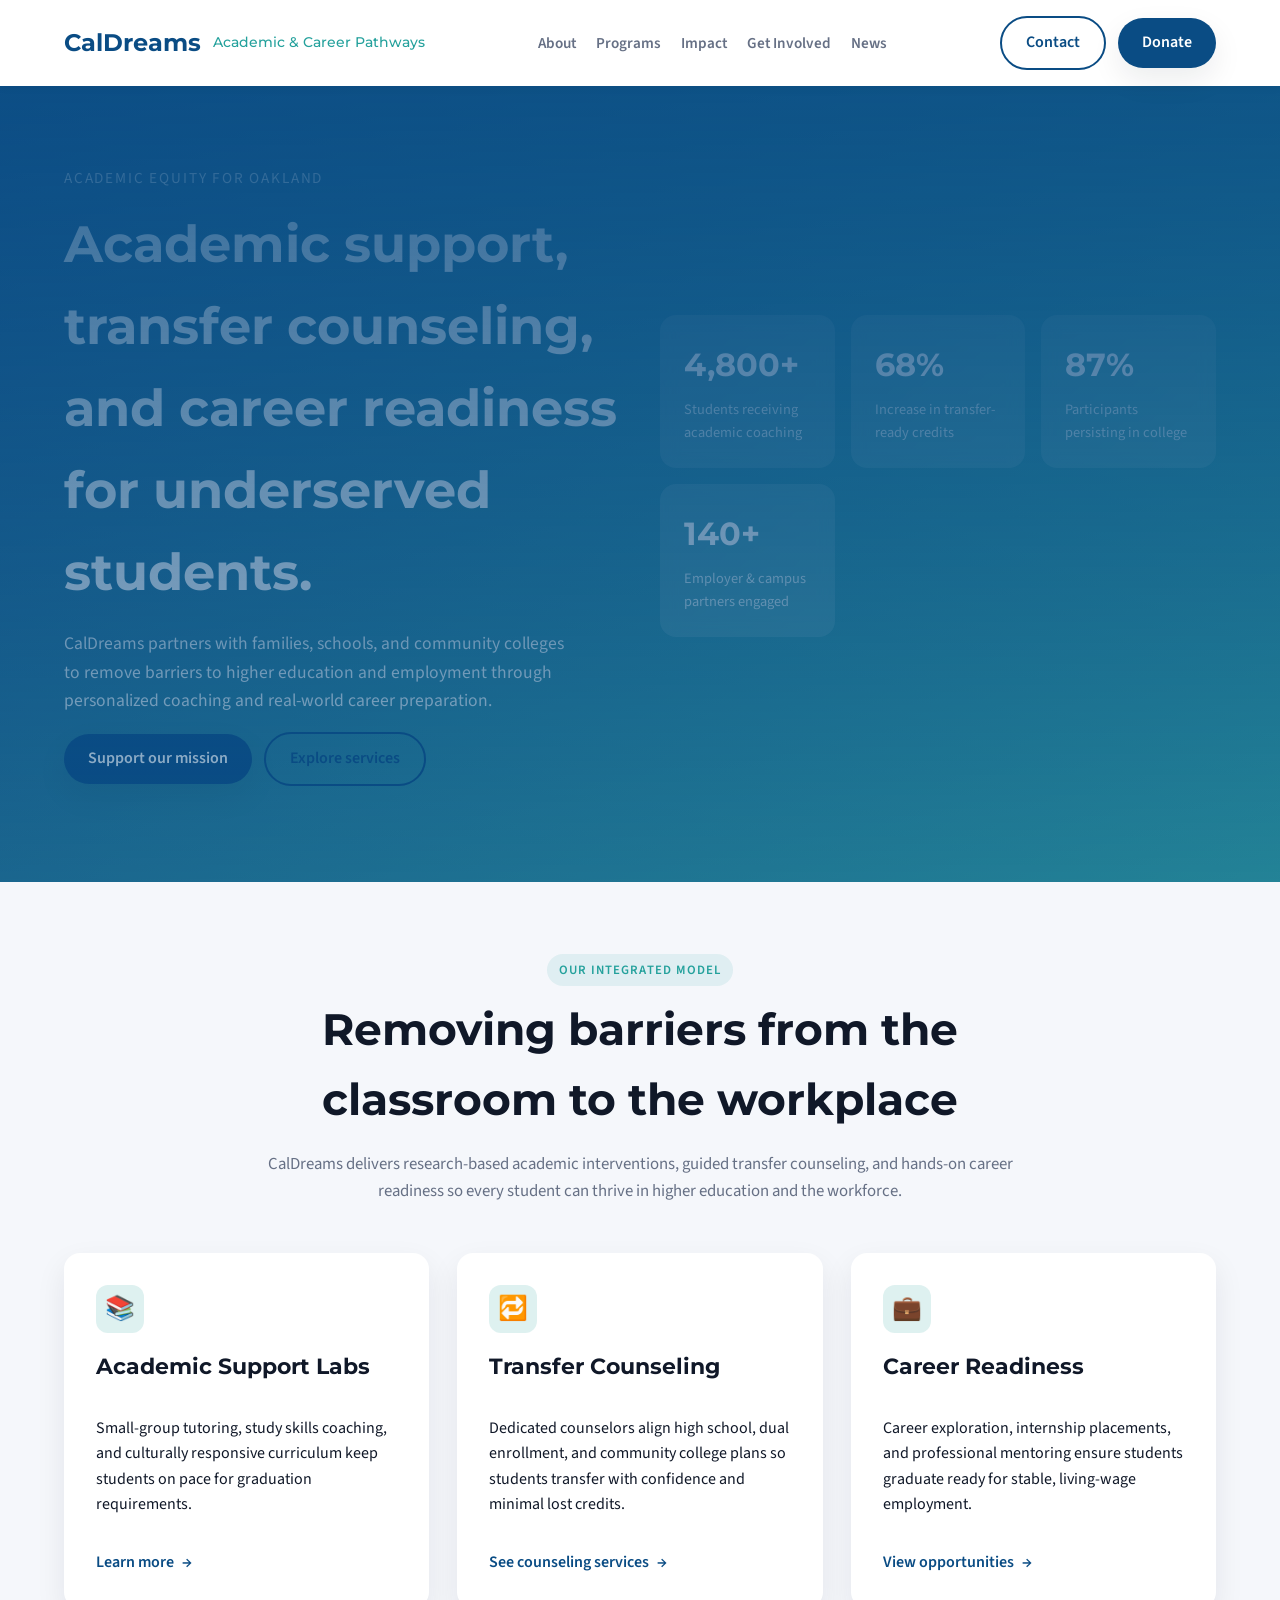
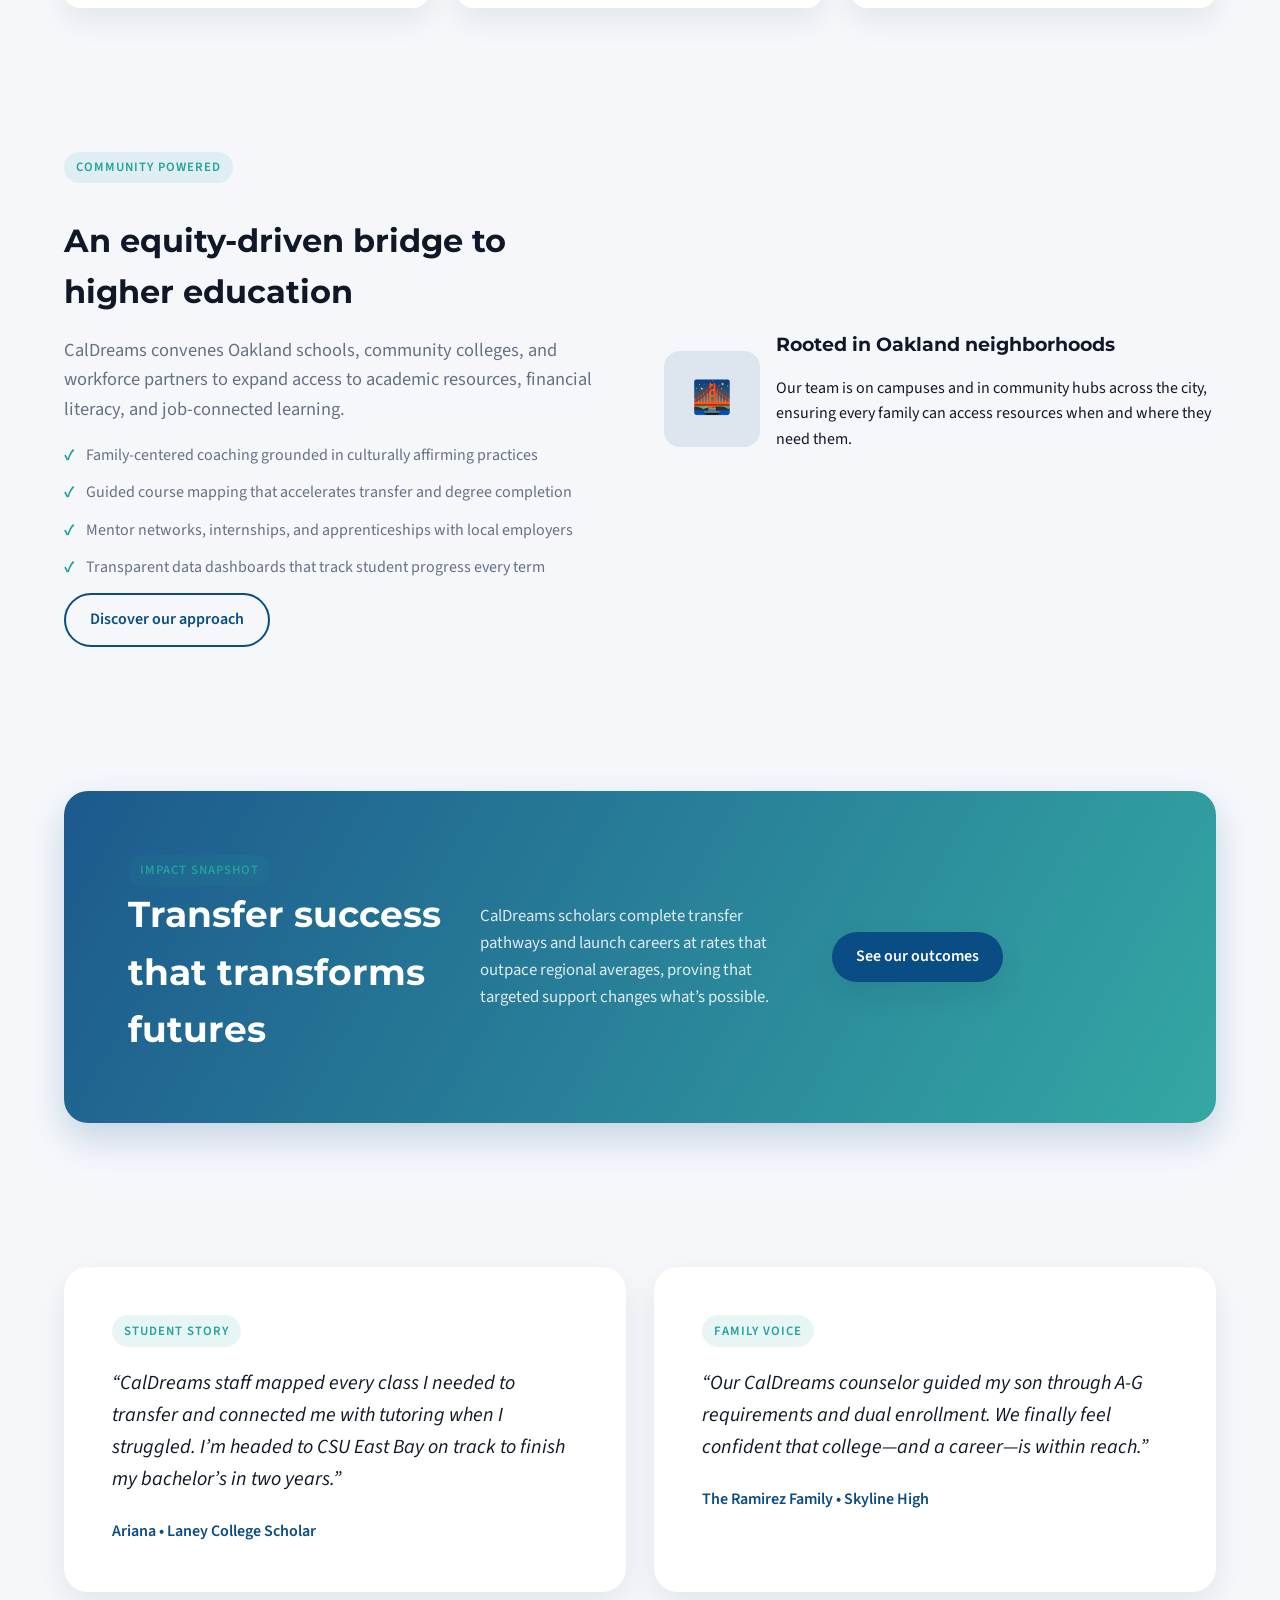
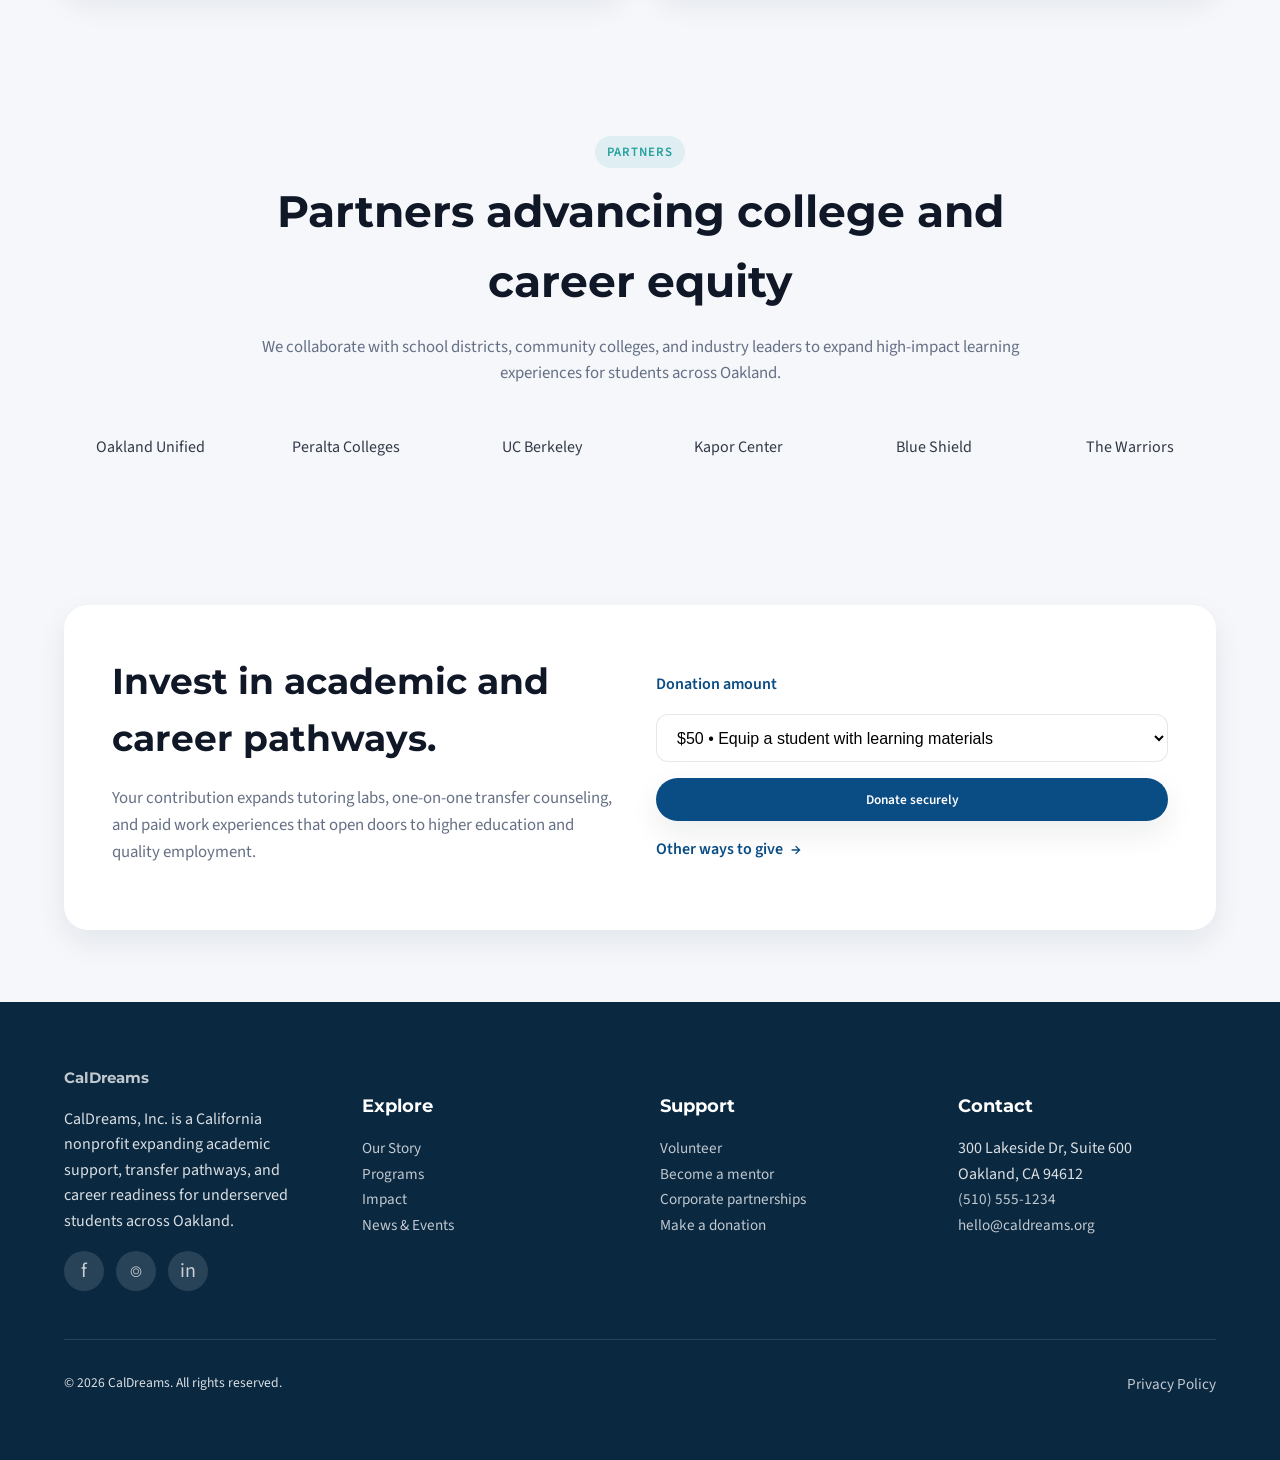
==== index.html @ 3a72bd98 "Add Decap CMS admin interface" ====
<!DOCTYPE html>
<html lang="en">
  <head>
    <meta charset="UTF-8" />
    <meta name="viewport" content="width=device-width, initial-scale=1.0" />
    <title>CalDreams | Academic & Career Pathways for Oakland Students</title>
    <link rel="preconnect" href="https://fonts.googleapis.com" />
    <link rel="preconnect" href="https://fonts.gstatic.com" crossorigin />
    <link
      href="https://fonts.googleapis.com/css2?family=Montserrat:wght@600;700&family=Source+Sans+Pro:wght@400;600&display=swap"
      rel="stylesheet"
    />
    <link rel="stylesheet" href="assets/css/styles.css" />
  </head>
  <body>
    <header class="site-header">
      <div class="container">
        <nav class="nav" data-site-nav>
          <a class="nav__logo" href="index.html">
            CalDreams
            <span>Academic & Career Pathways</span>
          </a>
          <button class="nav__toggle" type="button" data-nav-toggle aria-label="Toggle navigation">
            ☰
          </button>
          <div class="nav__links">
            <a href="about.html">About</a>
            <a href="programs.html">Programs</a>
            <a href="impact.html">Impact</a>
            <a href="get-involved.html">Get Involved</a>
            <a href="news.html">News</a>
          </div>
          <div class="nav__cta">
            <a class="btn btn--outline" href="contact.html">Contact</a>
            <a class="btn btn--primary" href="#donate">Donate</a>
          </div>
        </nav>
      </div>
    </header>

    <main>
      <section class="hero">
        <div class="container">
          <div class="hero__content">
            <div>
              <!-- cms-field: hero_eyebrow -->
              <span class="hero__eyebrow">Academic equity for Oakland</span>
              <h1 class="hero__title">
                <!-- cms-field: hero_title -->
                Academic support, transfer counseling, and career readiness for underserved students.
              </h1>
              <p class="hero__lead">
                <!-- cms-field: hero_lead -->
                CalDreams partners with families, schools, and community colleges to remove barriers
                to higher education and employment through personalized coaching and real-world
                career preparation.
              </p>
              <div class="nav__cta">
                <a class="btn btn--primary" href="#donate">Support our mission</a>
                <a class="btn btn--outline" href="programs.html">Explore services</a>
              </div>
            </div>
            <div class="hero__stats">
              <article class="stat-card">
                <div class="stat-card__value">4,800+</div>
                <div class="stat-card__label">Students receiving academic coaching</div>
              </article>
              <article class="stat-card">
                <div class="stat-card__value">68%</div>
                <div class="stat-card__label">Increase in transfer-ready credits</div>
              </article>
              <article class="stat-card">
                <div class="stat-card__value">87%</div>
                <div class="stat-card__label">Participants persisting in college</div>
              </article>
              <article class="stat-card">
                <div class="stat-card__value">140+</div>
                <div class="stat-card__label">Employer & campus partners engaged</div>
              </article>
            </div>
          </div>
        </div>
      </section>

      <section>
        <div class="container">
          <div class="section-heading">
            <span class="tag">Our Integrated Model</span>
            <h2>Removing barriers from the classroom to the workplace</h2>
            <p>
              CalDreams delivers research-based academic interventions, guided transfer counseling,
              and hands-on career readiness so every student can thrive in higher education and the
              workforce.
            </p>
          </div>
          <div class="grid grid--three">
            <article class="card">
              <div class="card__icon">📚</div>
              <h3 class="card__title">Academic Support Labs</h3>
              <p>
                Small-group tutoring, study skills coaching, and culturally responsive curriculum keep
                students on pace for graduation requirements.
              </p>
              <a class="card__link" href="programs.html#academic-support">Learn more</a>
            </article>
            <article class="card">
              <div class="card__icon">🔁</div>
              <h3 class="card__title">Transfer Counseling</h3>
              <p>
                Dedicated counselors align high school, dual enrollment, and community college plans so
                students transfer with confidence and minimal lost credits.
              </p>
              <a class="card__link" href="programs.html#transfer">See counseling services</a>
            </article>
            <article class="card">
              <div class="card__icon">💼</div>
              <h3 class="card__title">Career Readiness</h3>
              <p>
                Career exploration, internship placements, and professional mentoring ensure students
                graduate ready for stable, living-wage employment.
              </p>
              <a class="card__link" href="programs.html#career-readiness">View opportunities</a>
            </article>
          </div>
        </div>
      </section>

      <section>
        <div class="container feature">
          <div class="feature__content">
            <span class="tag">Community Powered</span>
            <h3>An equity-driven bridge to higher education</h3>
            <p class="lead">
              CalDreams convenes Oakland schools, community colleges, and workforce partners to expand
              access to academic resources, financial literacy, and job-connected learning.
            </p>
            <ul class="feature__list">
              <li>Family-centered coaching grounded in culturally affirming practices</li>
              <li>Guided course mapping that accelerates transfer and degree completion</li>
              <li>Mentor networks, internships, and apprenticeships with local employers</li>
              <li>Transparent data dashboards that track student progress every term</li>
            </ul>
            <a class="btn btn--outline" href="about.html">Discover our approach</a>
          </div>
          <div class="media-object">
            <div class="media-object__icon">🌉</div>
            <div class="media-object__content">
              <h3>Rooted in Oakland neighborhoods</h3>
              <p>
                Our team is on campuses and in community hubs across the city, ensuring every family
                can access resources when and where they need them.
              </p>
            </div>
          </div>
        </div>
      </section>

      <section>
        <div class="container">
          <div class="impact-highlight">
            <div>
              <span class="tag">Impact Snapshot</span>
              <h3>Transfer success that transforms futures</h3>
            </div>
            <p>
              CalDreams scholars complete transfer pathways and launch careers at rates that outpace
              regional averages, proving that targeted support changes what’s possible.
            </p>
            <a class="btn btn--primary" href="impact.html">See our outcomes</a>
          </div>
        </div>
      </section>

      <section>
        <div class="container grid grid--two">
          <article class="testimonials">
            <div class="tag">Student Story</div>
            <p class="testimonials__quote">
              “CalDreams staff mapped every class I needed to transfer and connected me with tutoring
              when I struggled. I’m headed to CSU East Bay on track to finish my bachelor’s in two
              years.”
            </p>
            <div class="testimonials__author">Ariana • Laney College Scholar</div>
          </article>
          <article class="testimonials">
            <div class="tag">Family Voice</div>
            <p class="testimonials__quote">
              “Our CalDreams counselor guided my son through A-G requirements and dual enrollment. We
              finally feel confident that college—and a career—is within reach.”
            </p>
            <div class="testimonials__author">The Ramirez Family • Skyline High</div>
          </article>
        </div>
      </section>

      <section>
        <div class="container">
          <div class="section-heading">
            <span class="tag">Partners</span>
            <h2>Partners advancing college and career equity</h2>
            <p>
              We collaborate with school districts, community colleges, and industry leaders to expand
              high-impact learning experiences for students across Oakland.
            </p>
          </div>
          <div class="partners">
            <span>Oakland Unified</span>
            <span>Peralta Colleges</span>
            <span>UC Berkeley</span>
            <span>Kapor Center</span>
            <span>Blue Shield</span>
            <span>The Warriors</span>
          </div>
        </div>
      </section>

      <section id="donate">
        <div class="container">
          <div class="cta">
            <div>
              <h2 class="cta__title">Invest in academic and career pathways.</h2>
              <p class="cta__copy">
                Your contribution expands tutoring labs, one-on-one transfer counseling, and paid work
                experiences that open doors to higher education and quality employment.
              </p>
            </div>
            <div class="form">
              <label for="donation-amount">Donation amount</label>
              <select id="donation-amount" name="donation-amount">
                <option value="50">$50 • Equip a student with learning materials</option>
                <option value="100">$100 • Fund a transfer readiness workshop</option>
                <option value="250">$250 • Provide a month of academic coaching</option>
                <option value="500">$500 • Sponsor a paid internship stipend</option>
                <option value="1000">$1,000 • Back a cohort of transfer scholars</option>
              </select>
              <button class="btn btn--primary" type="button">Donate securely</button>
              <a class="card__link" href="get-involved.html#ways-to-give">Other ways to give</a>
            </div>
          </div>
        </div>
      </section>
    </main>

    <footer class="site-footer">
      <div class="container">
        <div class="site-footer__grid">
          <div>
            <a class="nav__logo" href="index.html">CalDreams</a>
            <p>
              CalDreams, Inc. is a California nonprofit expanding academic support, transfer pathways,
              and career readiness for underserved students across Oakland.
            </p>
            <div class="footer-socials">
              <a href="#" aria-label="Follow on Facebook">f</a>
              <a href="#" aria-label="Follow on Instagram">⌾</a>
              <a href="#" aria-label="Follow on LinkedIn">in</a>
            </div>
          </div>
          <div>
            <h4>Explore</h4>
            <ul>
              <li><a href="about.html">Our Story</a></li>
              <li><a href="programs.html">Programs</a></li>
              <li><a href="impact.html">Impact</a></li>
              <li><a href="news.html">News & Events</a></li>
            </ul>
          </div>
          <div>
            <h4>Support</h4>
            <ul>
              <li><a href="get-involved.html#volunteer">Volunteer</a></li>
              <li><a href="get-involved.html#mentor">Become a mentor</a></li>
              <li><a href="get-involved.html#partner">Corporate partnerships</a></li>
              <li><a href="#donate">Make a donation</a></li>
            </ul>
          </div>
          <div>
            <h4>Contact</h4>
            <ul>
              <li>300 Lakeside Dr, Suite 600</li>
              <li>Oakland, CA 94612</li>
              <li><a href="tel:15105551234">(510) 555-1234</a></li>
              <li><a href="mailto:hello@caldreams.org">hello@caldreams.org</a></li>
            </ul>
          </div>
        </div>
        <div class="footer-bottom">
          <span>© <span id="year"></span> CalDreams. All rights reserved.</span>
          <a href="privacy.html">Privacy Policy</a>
        </div>
      </div>
    </footer>

    <script src="assets/js/main.js"></script>
    <script>
      document.getElementById("year").textContent = new Date().getFullYear();
    </script>
  </body>
</html>
---- assets/css/styles.css ----
/* Core design tokens */
:root {
  --font-display: "Montserrat", "Helvetica Neue", Arial, sans-serif;
  --font-body: "Source Sans Pro", "Helvetica Neue", Arial, sans-serif;
  --color-primary: #0a4c84;
  --color-secondary: #24a19c;
  --color-accent: #f2b632;
  --color-muted: #667085;
  --color-bg: #f5f7fb;
  --color-white: #ffffff;
  --color-dark: #101828;
  --max-width: 1200px;
  --shadow-soft: 0 12px 30px rgba(16, 24, 40, 0.08);
  --shadow-hover: 0 16px 36px rgba(10, 76, 132, 0.2);
}

/* Global resets */
*,
*::before,
*::after {
  box-sizing: border-box;
}

body {
  margin: 0;
  font-family: var(--font-body);
  color: var(--color-dark);
  background-color: var(--color-bg);
  line-height: 1.6;
}

img {
  max-width: 100%;
  display: block;
}

a {
  color: inherit;
  text-decoration: none;
}

ul {
  list-style: none;
  margin: 0;
  padding: 0;
}

button {
  font-family: inherit;
}

.container {
  max-width: var(--max-width);
  margin: 0 auto;
  padding: 0 1.5rem;
}

/* Navigation */
.site-header {
  background: var(--color-white);
  box-shadow: 0 2px 8px rgba(16, 24, 40, 0.05);
  position: sticky;
  top: 0;
  z-index: 1000;
}

.nav {
  display: flex;
  align-items: center;
  justify-content: space-between;
  padding: 1rem 0;
  gap: 1.5rem;
}

.nav__logo {
  font-family: var(--font-display);
  font-weight: 700;
  font-size: 1.5rem;
  color: var(--color-primary);
  display: flex;
  align-items: center;
  gap: 0.75rem;
}

.nav__logo span {
  display: block;
  font-size: 0.85rem;
  font-weight: 500;
  color: var(--color-secondary);
}

.nav__links {
  display: flex;
  align-items: center;
  gap: 1.25rem;
  font-weight: 600;
  font-size: 0.95rem;
  color: var(--color-muted);
}

.nav__links a:hover,
.nav__links a.active {
  color: var(--color-primary);
}

.nav__cta {
  display: flex;
  align-items: center;
  gap: 0.75rem;
}

.btn {
  display: inline-flex;
  align-items: center;
  justify-content: center;
  gap: 0.5rem;
  padding: 0.75rem 1.5rem;
  border-radius: 999px;
  border: none;
  font-weight: 600;
  cursor: pointer;
  transition: transform 0.2s ease, box-shadow 0.2s ease;
}

.btn--primary {
  background: var(--color-primary);
  color: var(--color-white);
  box-shadow: var(--shadow-soft);
}

.btn--primary:hover {
  transform: translateY(-2px);
  box-shadow: var(--shadow-hover);
}

.btn--outline {
  background: transparent;
  border: 2px solid var(--color-primary);
  color: var(--color-primary);
}

.btn--outline:hover {
  background: rgba(10, 76, 132, 0.08);
}

.btn--outline.active {
  background: var(--color-primary);
  color: var(--color-white);
  border-color: var(--color-primary);
  box-shadow: var(--shadow-soft);
}

.btn--outline.active:hover {
  box-shadow: var(--shadow-hover);
}

.nav__toggle {
  display: none;
  background: transparent;
  border: none;
  font-size: 1.5rem;
}

/* Hero section */
.hero {
  position: relative;
  background: linear-gradient(135deg, rgba(10, 76, 132, 0.92), rgba(36, 161, 156, 0.92));
  color: var(--color-white);
  padding: 5rem 0 6rem;
  overflow: hidden;
}

.hero::after {
  content: "";
  position: absolute;
  inset: 0;
  background: linear-gradient(180deg, rgba(10, 76, 132, 0.85), rgba(10, 76, 132, 0.4));
}

.hero__content {
  position: relative;
  display: grid;
  gap: 2.5rem;
  grid-template-columns: repeat(auto-fit, minmax(280px, 1fr));
  align-items: center;
}

.hero__eyebrow {
  font-size: 0.95rem;
  letter-spacing: 0.12em;
  text-transform: uppercase;
  color: rgba(255, 255, 255, 0.8);
}

.hero__title {
  font-family: var(--font-display);
  font-size: clamp(2.5rem, 4vw, 3.5rem);
  margin: 0.75rem 0;
}

.hero__lead {
  font-size: 1.1rem;
  max-width: 32rem;
  color: rgba(255, 255, 255, 0.85);
}

.hero__stats {
  display: grid;
  gap: 1rem;
  grid-template-columns: repeat(auto-fit, minmax(150px, 1fr));
}

.stat-card {
  background: rgba(255, 255, 255, 0.12);
  padding: 1.5rem;
  border-radius: 1rem;
  backdrop-filter: blur(8px);
}

.stat-card__value {
  font-family: var(--font-display);
  font-size: 2rem;
  font-weight: 700;
  margin-bottom: 0.5rem;
}

.stat-card__label {
  font-size: 0.9rem;
  color: rgba(255, 255, 255, 0.75);
}

/* Section patterns */
section {
  padding: 4.5rem 0;
}

.section-heading {
  text-align: center;
  max-width: 48rem;
  margin: 0 auto 3rem;
}

.section-heading h2 {
  font-family: var(--font-display);
  font-size: clamp(2rem, 3.5vw, 2.75rem);
  margin: 0.5rem 0;
}

.section-heading p {
  color: var(--color-muted);
  font-size: 1.05rem;
}

.grid {
  display: grid;
  gap: 1.75rem;
}

.grid--three {
  grid-template-columns: repeat(auto-fit, minmax(260px, 1fr));
}

.grid--two {
  grid-template-columns: repeat(auto-fit, minmax(320px, 1fr));
}

.card {
  background: var(--color-white);
  border-radius: 1rem;
  padding: 2rem;
  box-shadow: var(--shadow-soft);
  display: flex;
  flex-direction: column;
  gap: 1rem;
  transition: transform 0.2s ease, box-shadow 0.2s ease;
}

.card:hover {
  transform: translateY(-6px);
  box-shadow: var(--shadow-hover);
}

.card__icon {
  width: 3rem;
  height: 3rem;
  border-radius: 0.75rem;
  background: rgba(36, 161, 156, 0.15);
  display: grid;
  place-items: center;
  font-size: 1.5rem;
  color: var(--color-secondary);
}

.card__title {
  font-family: var(--font-display);
  font-size: 1.35rem;
  margin: 0;
}

.card__link {
  display: inline-flex;
  align-items: center;
  gap: 0.5rem;
  font-weight: 600;
  color: var(--color-primary);
}

.card__link::after {
  content: "→";
  transition: transform 0.2s ease;
}

.card__link:hover::after {
  transform: translateX(4px);
}

.feature {
  display: grid;
  grid-template-columns: repeat(auto-fit, minmax(280px, 1fr));
  gap: 3rem;
  align-items: center;
}

.feature__content h3 {
  font-family: var(--font-display);
  font-size: 2rem;
  margin-bottom: 1rem;
}

.feature__list li {
  display: flex;
  gap: 0.75rem;
  margin-bottom: 0.75rem;
  color: var(--color-muted);
}

.feature__list li::before {
  content: "✓";
  font-weight: 700;
  color: var(--color-secondary);
}

.impact-highlight {
  background: linear-gradient(120deg, rgba(10, 76, 132, 0.92), rgba(36, 161, 156, 0.92));
  color: var(--color-white);
  padding: 4rem;
  border-radius: 1.5rem;
  display: grid;
  grid-template-columns: repeat(auto-fit, minmax(240px, 1fr));
  gap: 2rem;
  align-items: center;
  box-shadow: var(--shadow-hover);
}

.impact-highlight h3 {
  font-family: var(--font-display);
  font-size: 2.25rem;
  margin: 0;
}

.impact-highlight p {
  font-size: 1.05rem;
  color: rgba(255, 255, 255, 0.85);
}

.impact-highlight .btn {
  justify-self: start;
}

.page-hero {
  background: linear-gradient(135deg, rgba(10, 76, 132, 0.92), rgba(36, 161, 156, 0.85));
  color: var(--color-white);
  padding: 4rem 0;
  text-align: center;
}

.page-hero h1 {
  font-family: var(--font-display);
  font-size: clamp(2.25rem, 4vw, 3rem);
  margin-bottom: 1rem;
}

.breadcrumb {
  display: inline-flex;
  gap: 0.5rem;
  align-items: center;
  font-size: 0.95rem;
  color: rgba(255, 255, 255, 0.75);
}

.breadcrumb a {
  color: rgba(255, 255, 255, 0.9);
}

.breadcrumb span {
  opacity: 0.6;
}

.testimonials {
  background: var(--color-white);
  border-radius: 1.5rem;
  padding: 3rem;
  box-shadow: var(--shadow-soft);
}

.testimonials__quote {
  font-size: 1.25rem;
  font-style: italic;
  color: var(--color-dark);
  margin-bottom: 1.5rem;
}

.testimonials__author {
  font-weight: 600;
  color: var(--color-primary);
}

.partners {
  display: grid;
  gap: 1.5rem;
  grid-template-columns: repeat(auto-fit, minmax(140px, 1fr));
  align-items: center;
  justify-items: center;
  opacity: 0.85;
}

/* CTA section */
.cta {
  background: var(--color-white);
  border-radius: 1.5rem;
  padding: 3rem;
  display: grid;
  gap: 2rem;
  grid-template-columns: repeat(auto-fit, minmax(280px, 1fr));
  align-items: center;
  box-shadow: var(--shadow-soft);
}

.cta__title {
  font-family: var(--font-display);
  font-size: 2.25rem;
  margin: 0 0 1rem 0;
}

.cta__copy {
  color: var(--color-muted);
  font-size: 1.05rem;
}

/* Footer */
.site-footer {
  background: #0a2840;
  color: rgba(255, 255, 255, 0.85);
  padding: 4rem 0;
}

.site-footer__grid {
  display: grid;
  gap: 2.5rem;
  grid-template-columns: repeat(auto-fit, minmax(220px, 1fr));
}

.site-footer h4 {
  font-family: var(--font-display);
  font-size: 1.15rem;
  margin-bottom: 1rem;
  color: var(--color-white);
}

.site-footer a {
  color: rgba(255, 255, 255, 0.75);
  font-size: 0.95rem;
}

.site-footer a:hover {
  color: var(--color-accent);
}

.footer-socials {
  display: flex;
  gap: 0.75rem;
}

.footer-socials a {
  font-size: 1.25rem;
  width: 2.5rem;
  height: 2.5rem;
  border-radius: 50%;
  background: rgba(255, 255, 255, 0.12);
  display: grid;
  place-items: center;
}

.footer-bottom {
  margin-top: 3rem;
  padding-top: 2rem;
  border-top: 1px solid rgba(255, 255, 255, 0.12);
  display: flex;
  flex-wrap: wrap;
  gap: 1rem;
  justify-content: space-between;
  font-size: 0.85rem;
}

/* Forms */
.form {
  display: grid;
  gap: 1rem;
}

.form label {
  font-weight: 600;
  color: var(--color-primary);
}

.form input,
.form textarea,
.form select {
  width: 100%;
  padding: 0.85rem 1rem;
  border-radius: 0.75rem;
  border: 1px solid rgba(16, 24, 40, 0.1);
  font-size: 1rem;
  background: var(--color-white);
  transition: border-color 0.2s ease, box-shadow 0.2s ease;
}

.form input:focus,
.form textarea:focus,
.form select:focus {
  outline: none;
  border-color: var(--color-secondary);
  box-shadow: 0 0 0 4px rgba(36, 161, 156, 0.15);
}

.form textarea {
  min-height: 140px;
  resize: vertical;
}

/* Utility helpers */
.text-center {
  text-align: center;
}

.text-muted {
  color: var(--color-muted);
}

.tag {
  display: inline-flex;
  align-items: center;
  gap: 0.35rem;
  padding: 0.35rem 0.75rem;
  border-radius: 999px;
  background: rgba(36, 161, 156, 0.1);
  color: var(--color-secondary);
  font-weight: 600;
  font-size: 0.8rem;
  letter-spacing: 0.08em;
  text-transform: uppercase;
}

.stats-grid {
  display: grid;
  grid-template-columns: repeat(auto-fit, minmax(160px, 1fr));
  gap: 1.5rem;
}

.stats-grid__item {
  background: var(--color-white);
  border-radius: 1rem;
  padding: 1.75rem;
  text-align: center;
  box-shadow: var(--shadow-soft);
}

.stats-grid__value {
  font-family: var(--font-display);
  font-size: 2rem;
  margin-bottom: 0.35rem;
  color: var(--color-primary);
}

.lead {
  font-size: 1.15rem;
  color: var(--color-muted);
}

.media-object {
  display: grid;
  grid-template-columns: 96px 1fr;
  gap: 1rem;
  align-items: center;
}

.media-object__icon {
  width: 96px;
  height: 96px;
  border-radius: 1rem;
  background: rgba(10, 76, 132, 0.1);
  display: grid;
  place-items: center;
  font-size: 2rem;
  color: var(--color-primary);
}

.media-object__content h3 {
  margin: 0 0 0.5rem 0;
  font-family: var(--font-display);
}

/* Responsive adjustments */
@media (max-width: 960px) {
  .nav__links,
  .nav__cta {
    display: none;
  }

  .nav__toggle {
    display: block;
    color: var(--color-primary);
  }

  .nav.is-open .nav__links,
  .nav.is-open .nav__cta {
    display: flex;
    flex-direction: column;
    width: 100%;
    padding: 1rem 0;
  }

  .nav.is-open {
    flex-wrap: wrap;
  }
}

@media (max-width: 640px) {
  .hero {
    padding: 4rem 0 4.5rem;
  }

  .hero__stats {
    grid-template-columns: 1fr 1fr;
  }

  .impact-highlight,
  .cta {
    padding: 2.25rem;
  }

  .site-footer__grid {
    gap: 1.75rem;
  }
}
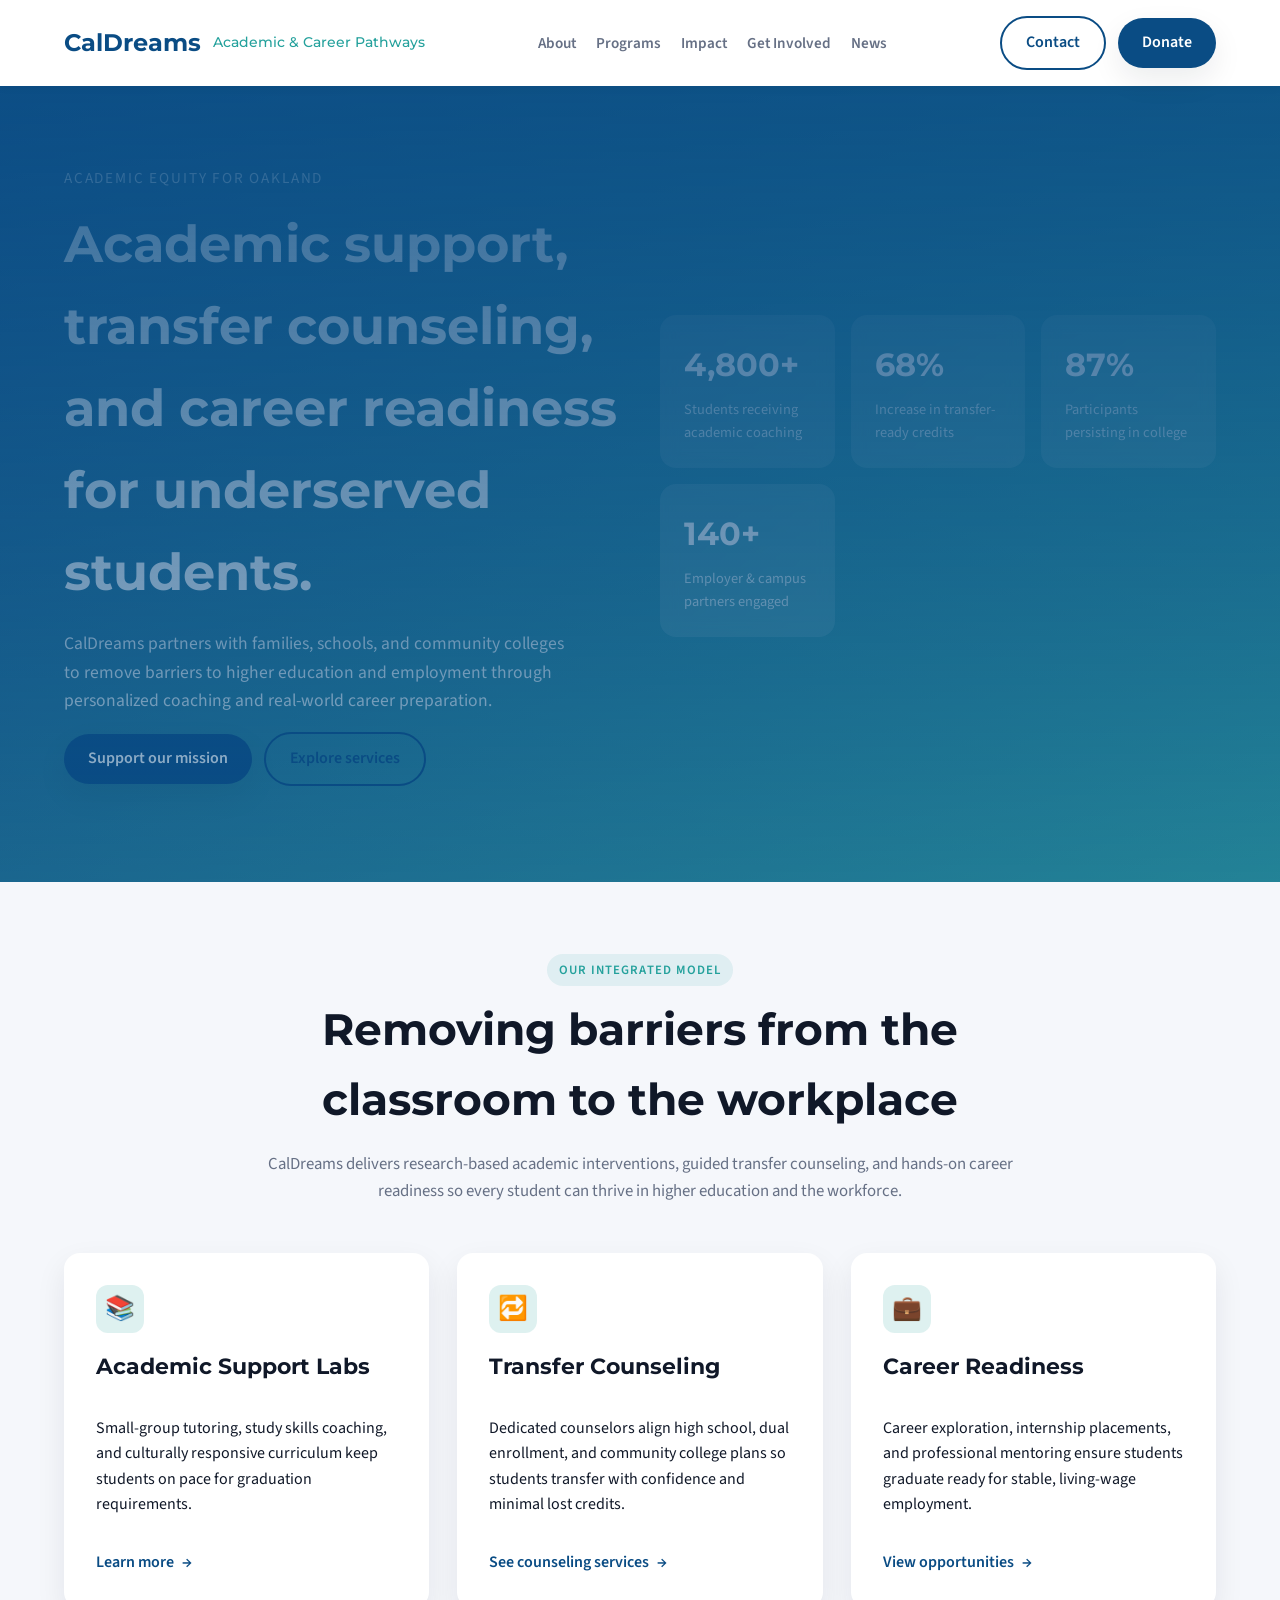
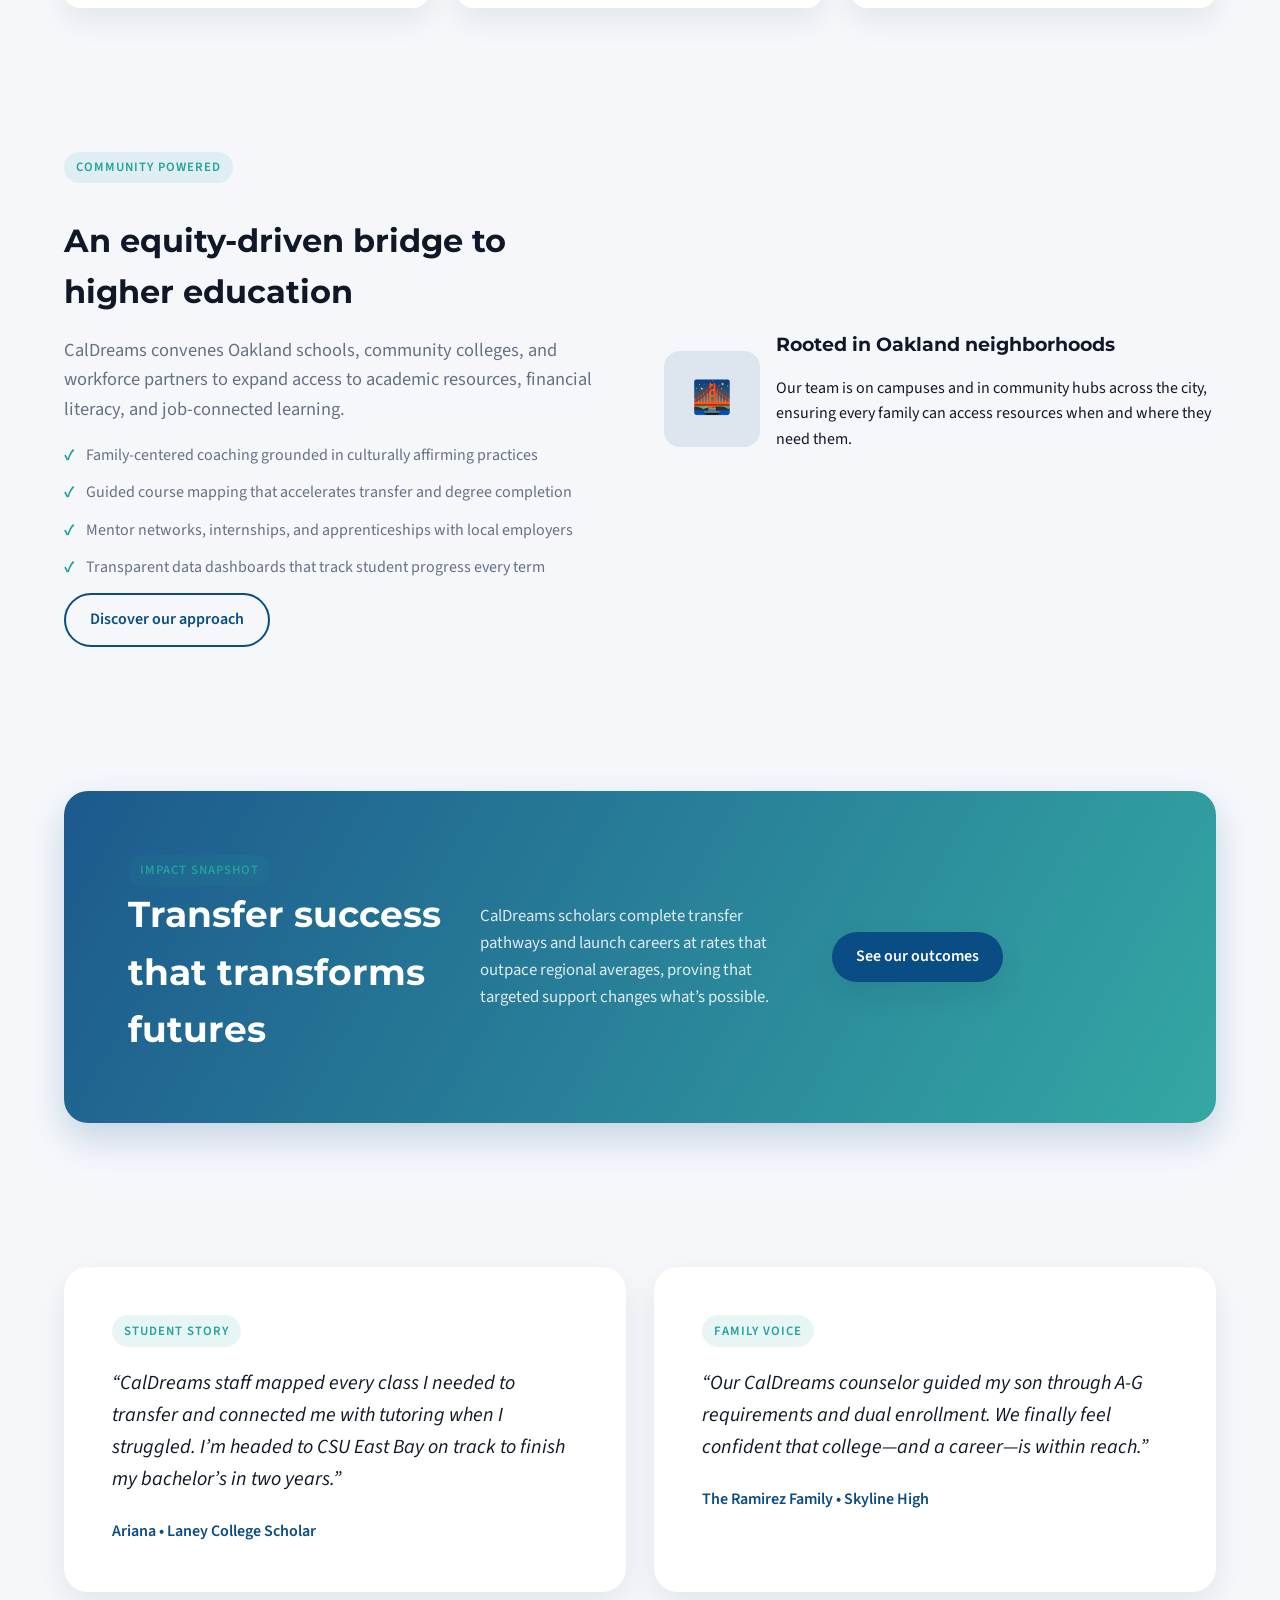
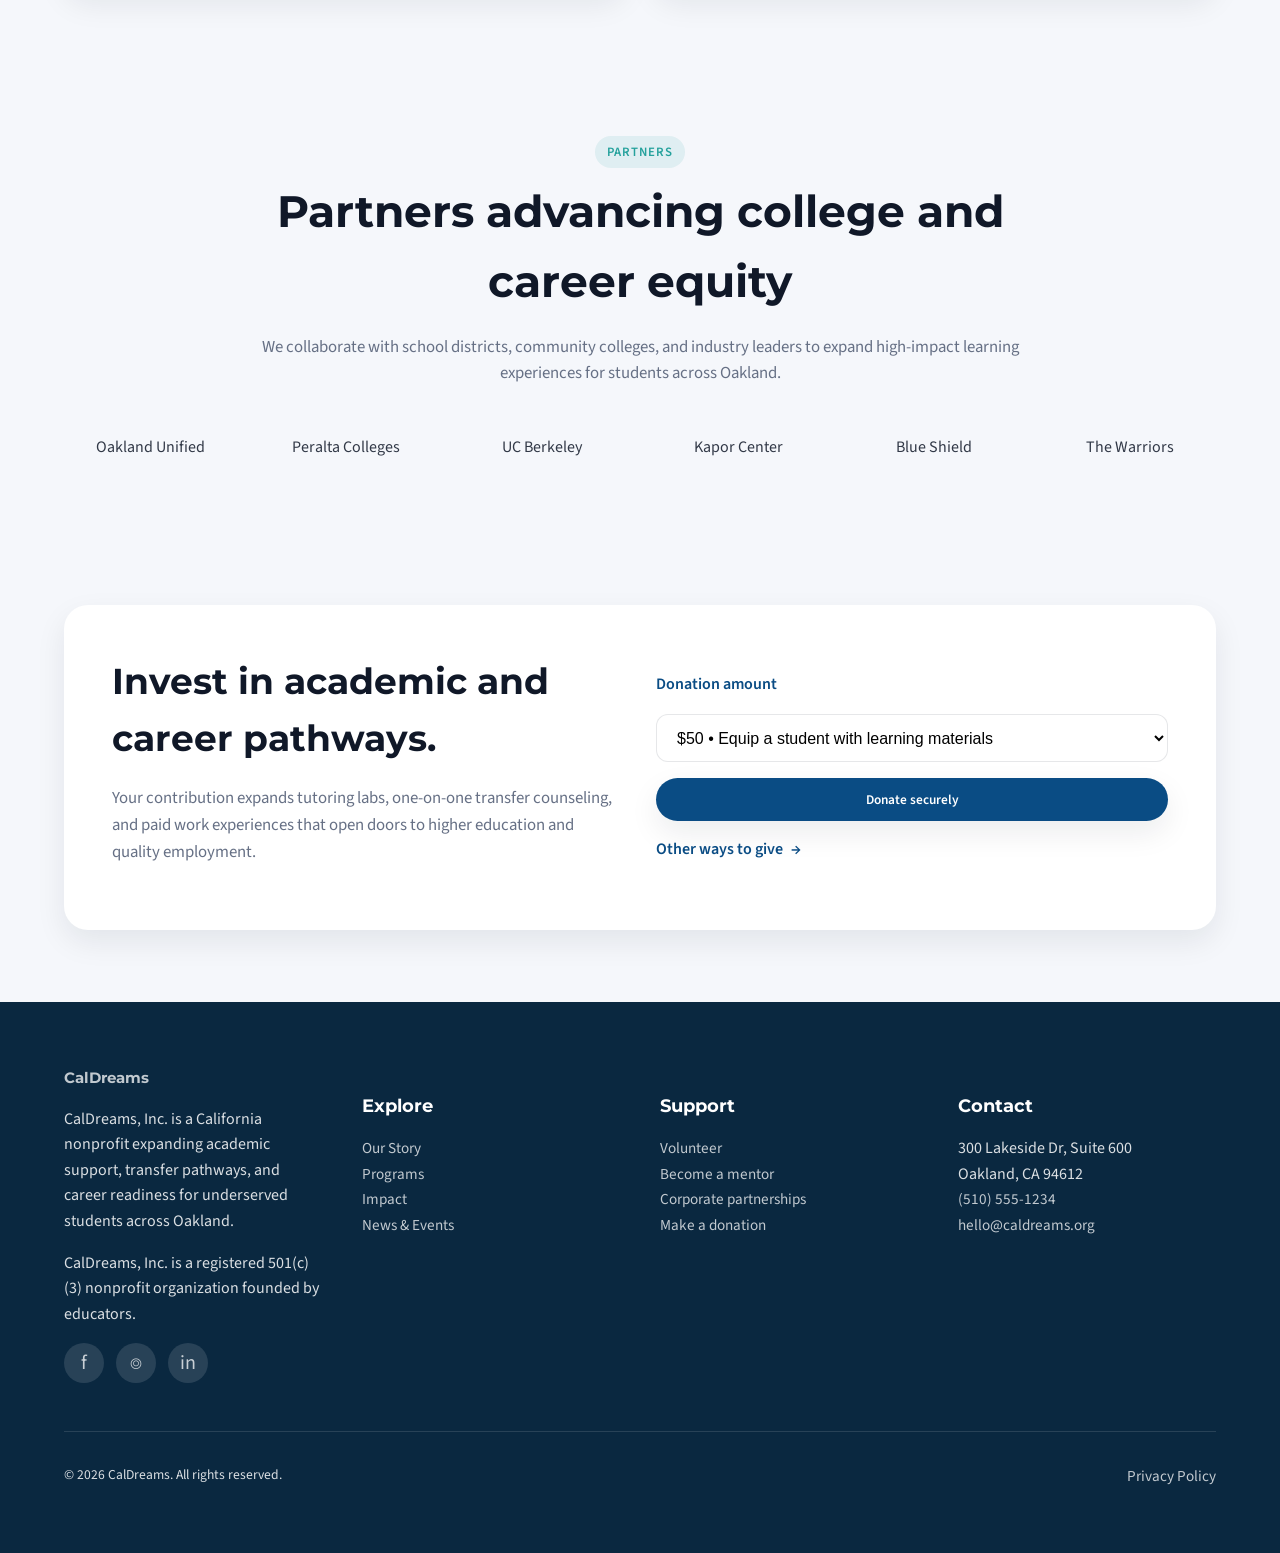
==== commit 18d0a52d: "Add 501(c)(3) nonprofit disclaimer to footer" ====
--- a/index.html
+++ b/index.html
@@ -250,6 +250,9 @@
               CalDreams, Inc. is a California nonprofit expanding academic support, transfer pathways,
               and career readiness for underserved students across Oakland.
             </p>
+            <p>
+              CalDreams, Inc. is a registered 501(c)(3) nonprofit organization founded by educators.
+            </p>
             <div class="footer-socials">
               <a href="#" aria-label="Follow on Facebook">f</a>
               <a href="#" aria-label="Follow on Instagram">⌾</a>
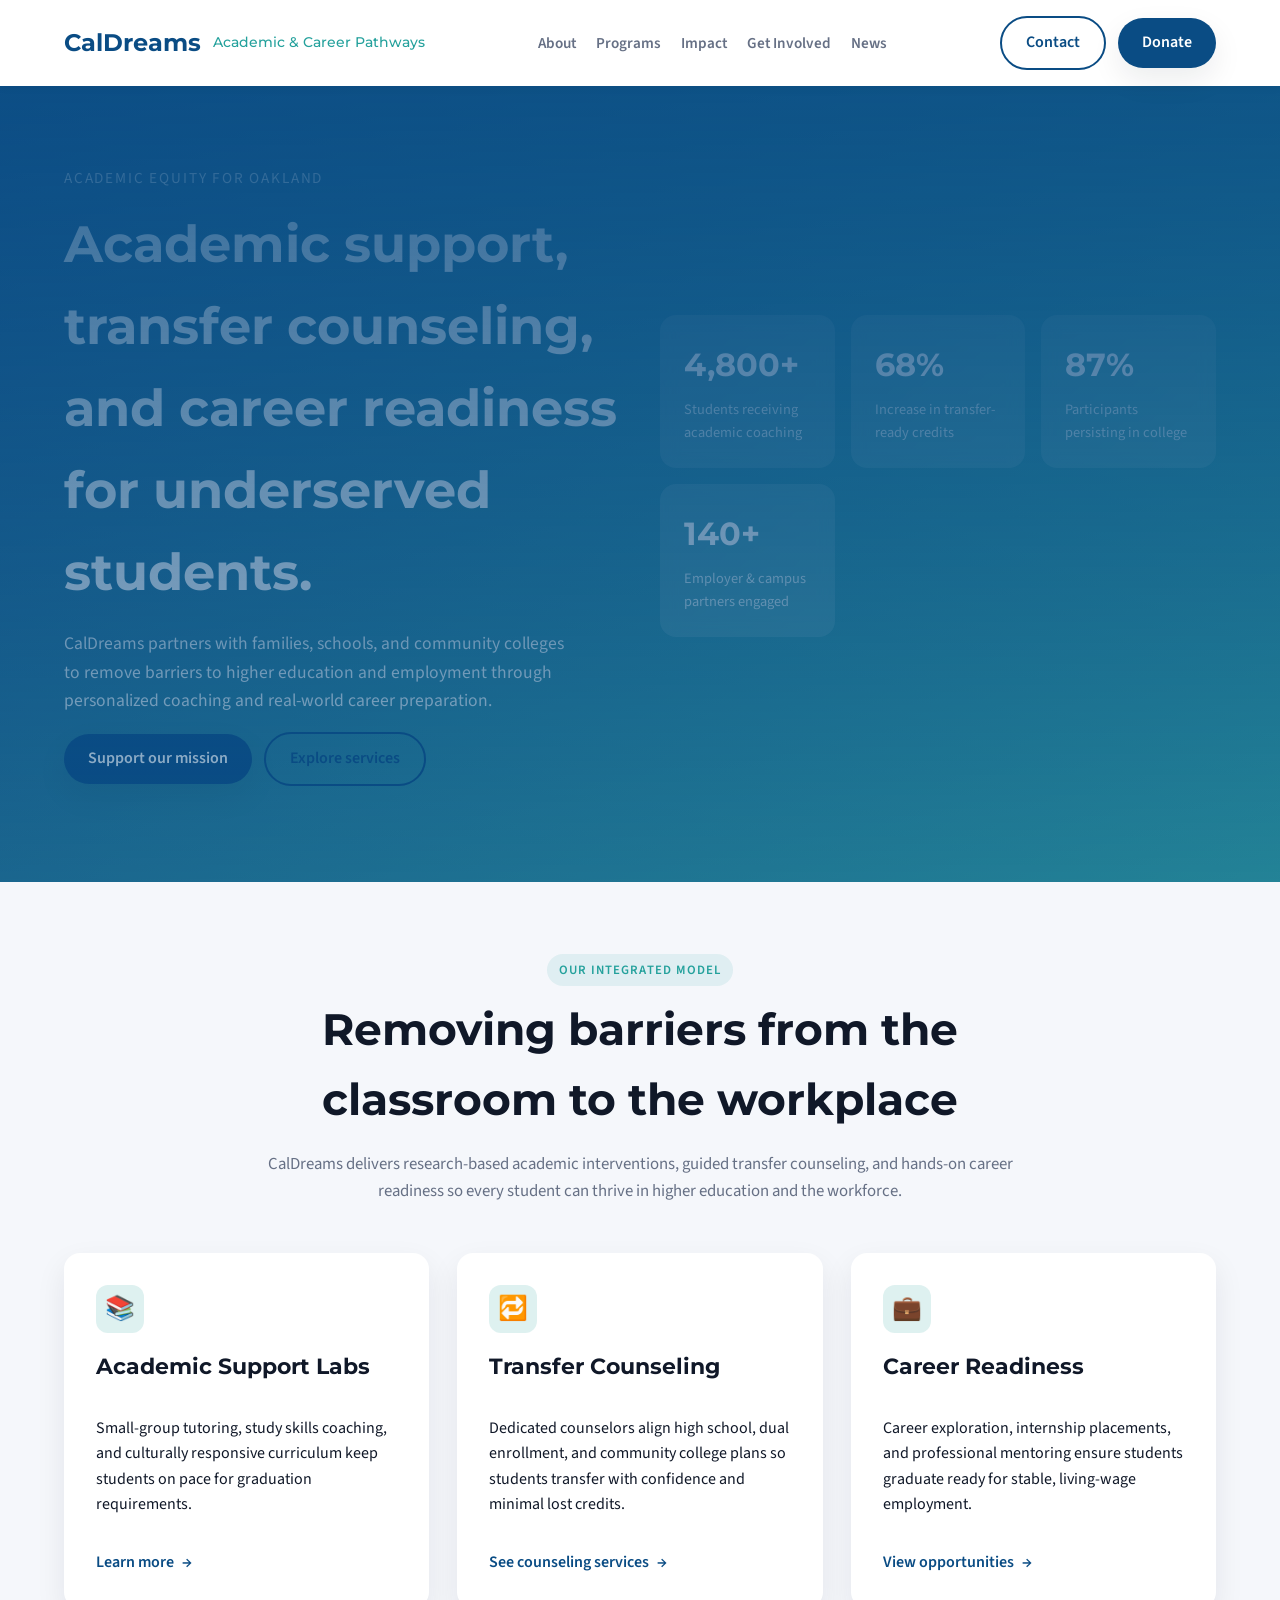
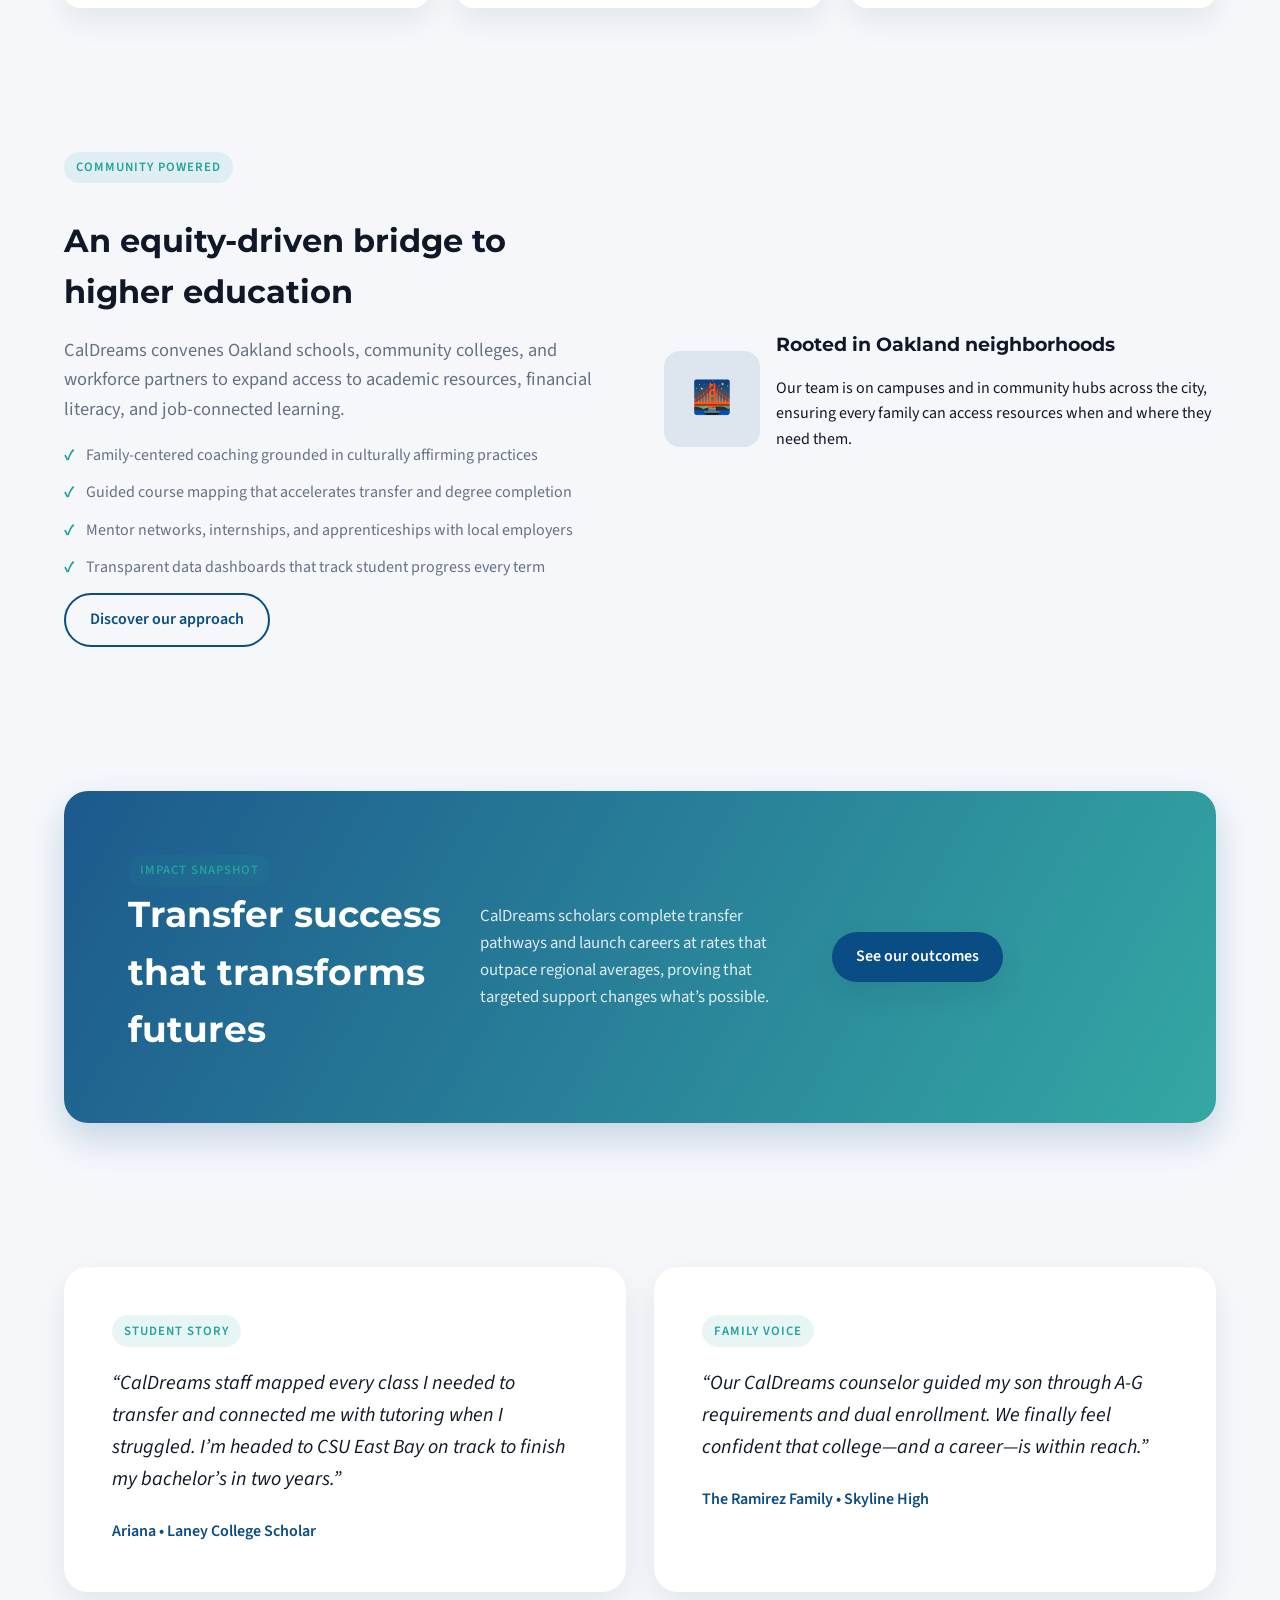
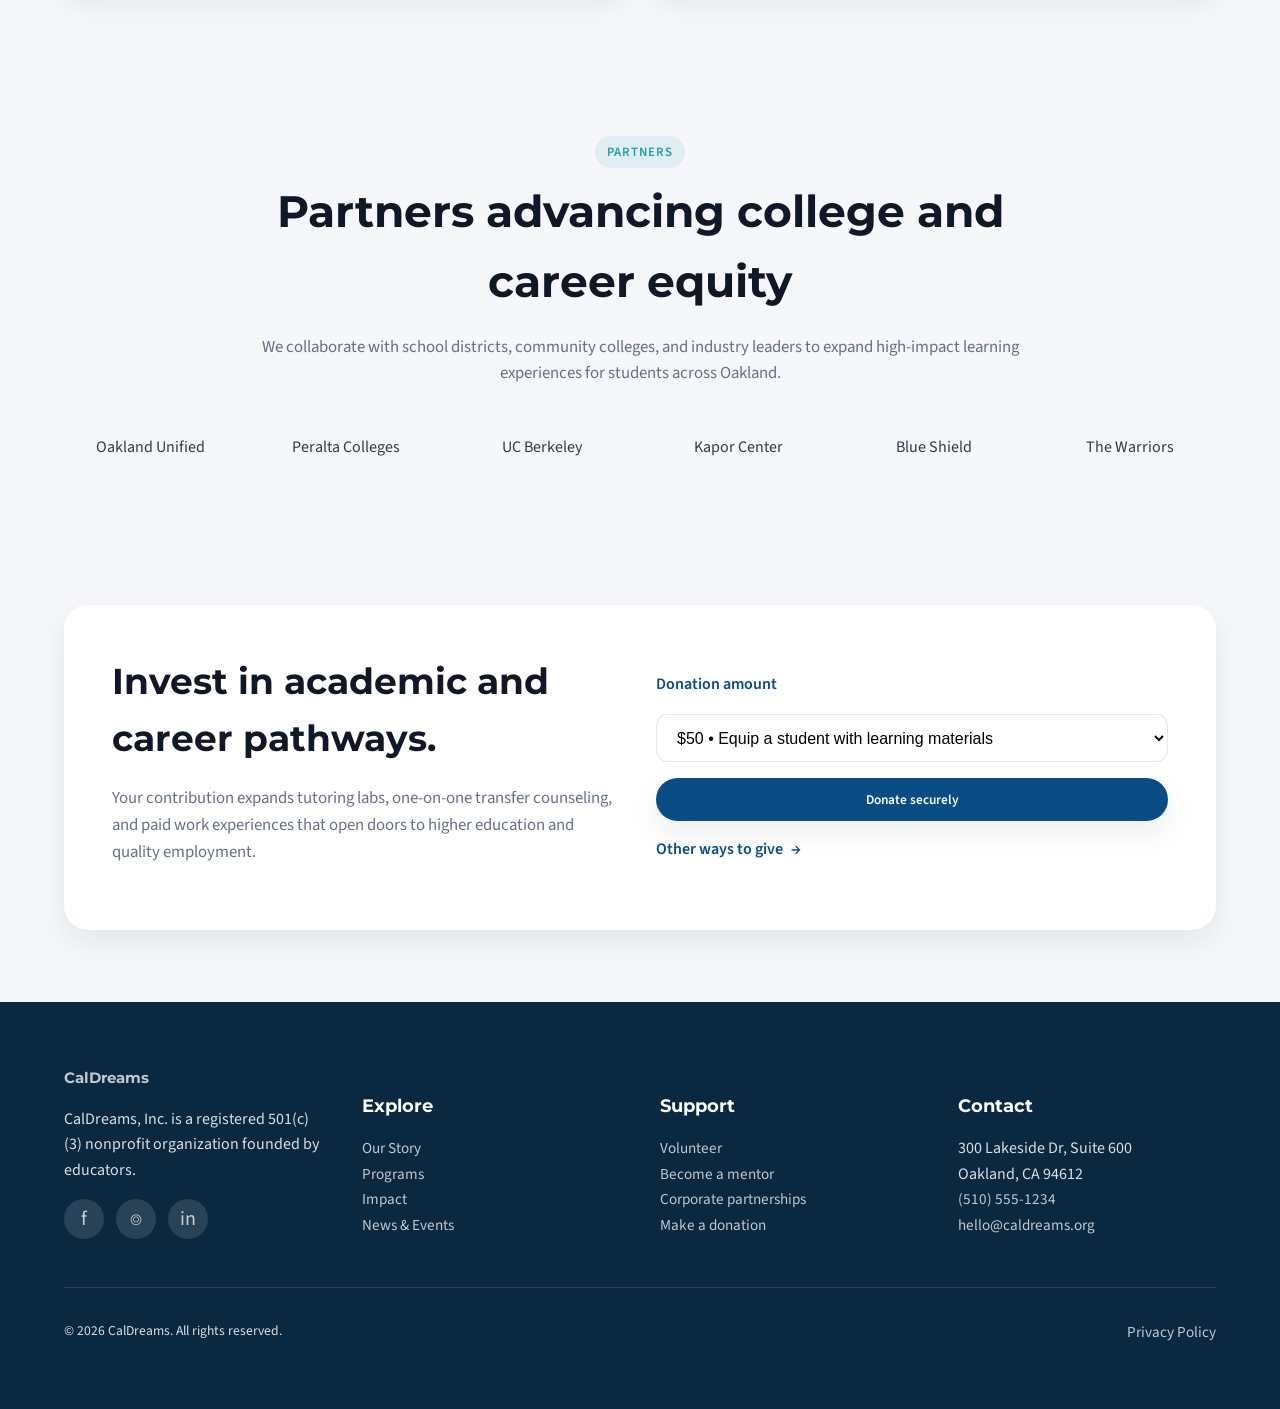
==== commit c5fb16de: "removed wrong 501(c)(3) nonprofit disclaimer to footer" ====
--- a/index.html
+++ b/index.html
@@ -247,10 +247,6 @@
           <div>
             <a class="nav__logo" href="index.html">CalDreams</a>
             <p>
-              CalDreams, Inc. is a California nonprofit expanding academic support, transfer pathways,
-              and career readiness for underserved students across Oakland.
-            </p>
-            <p>
               CalDreams, Inc. is a registered 501(c)(3) nonprofit organization founded by educators.
             </p>
             <div class="footer-socials">
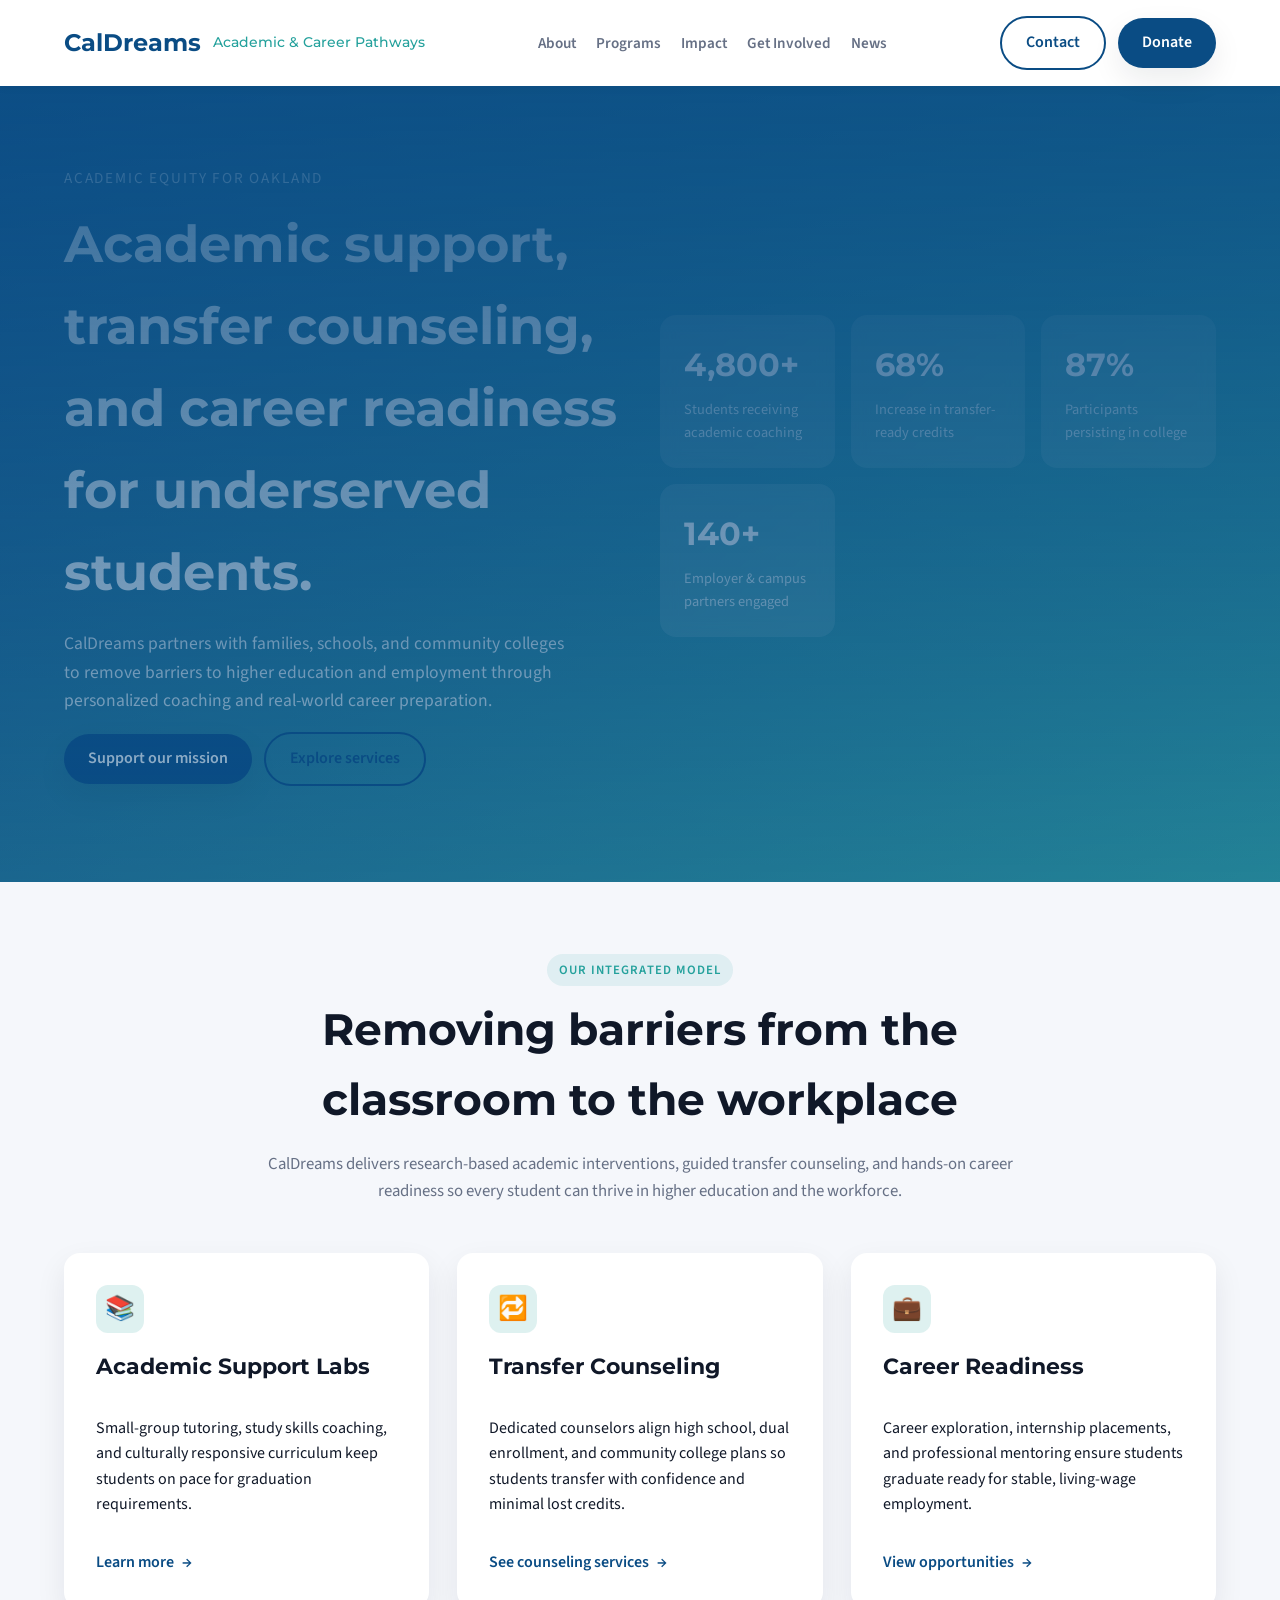
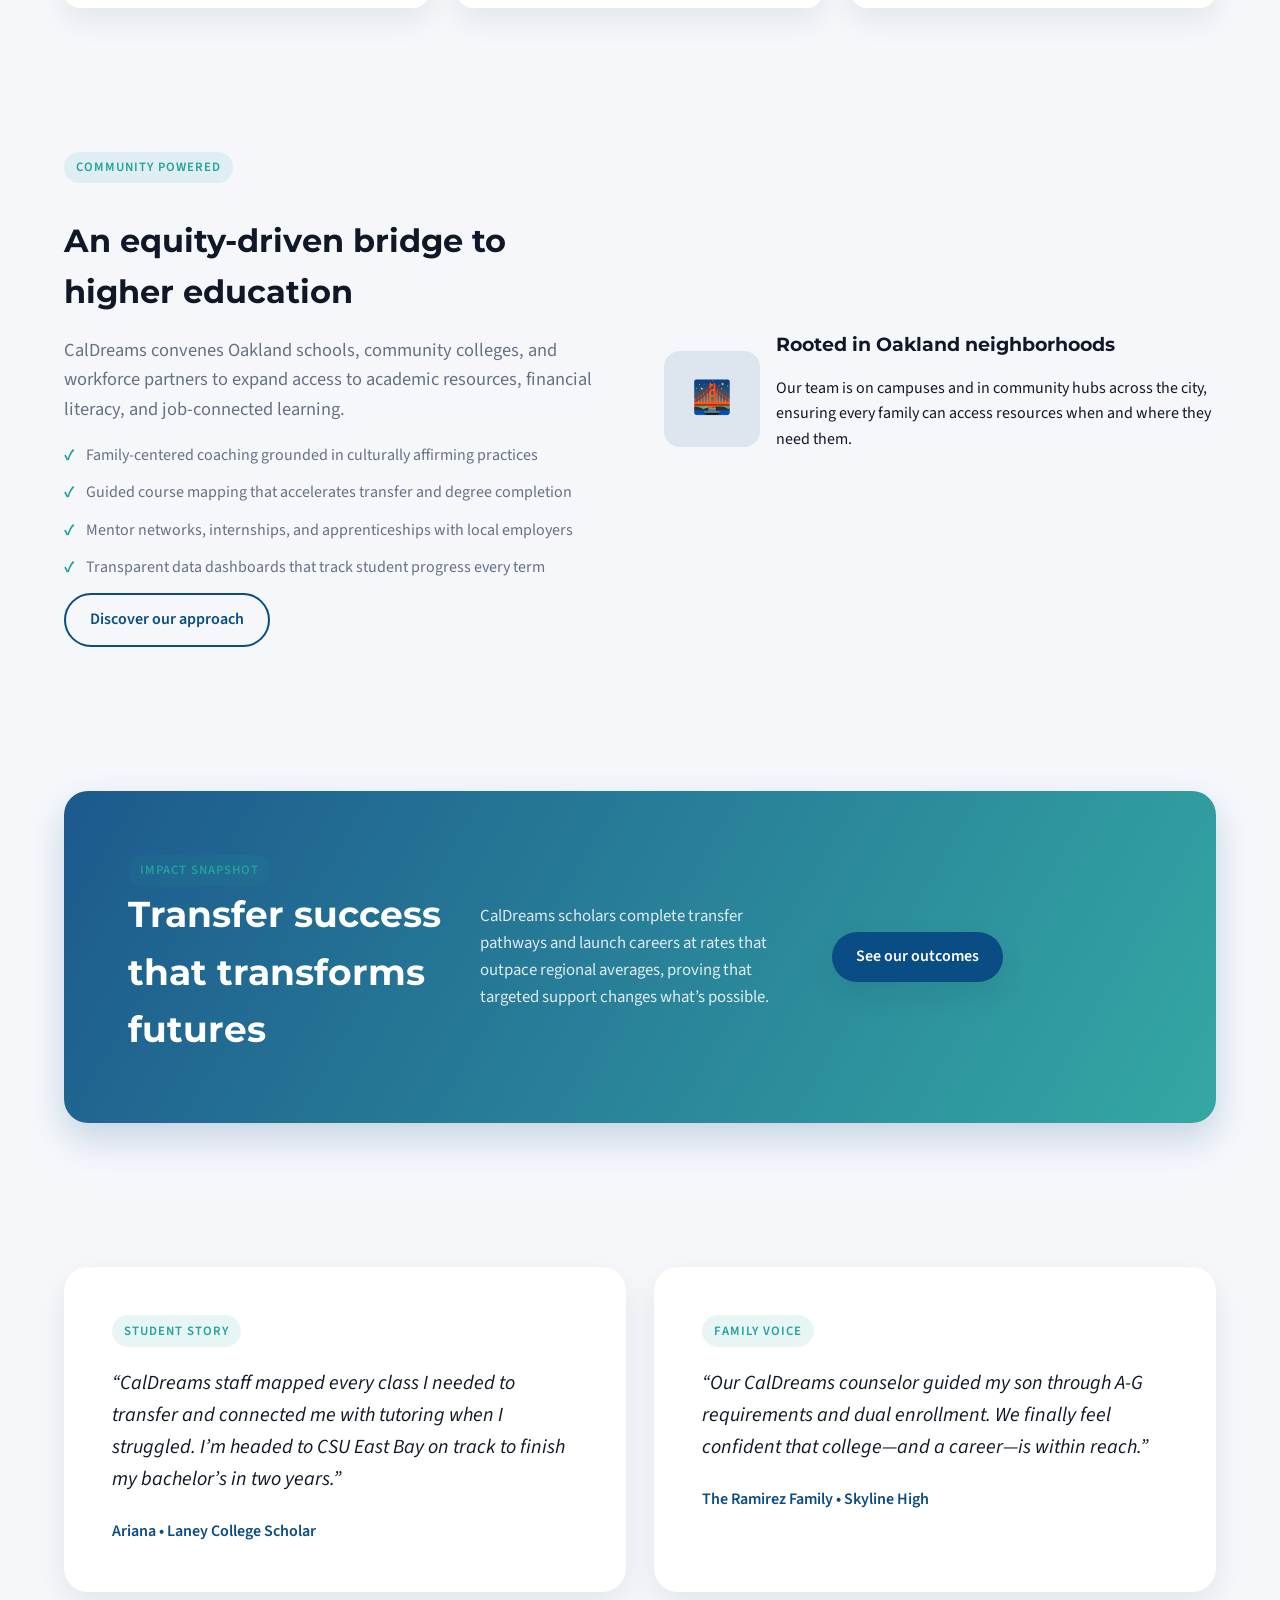
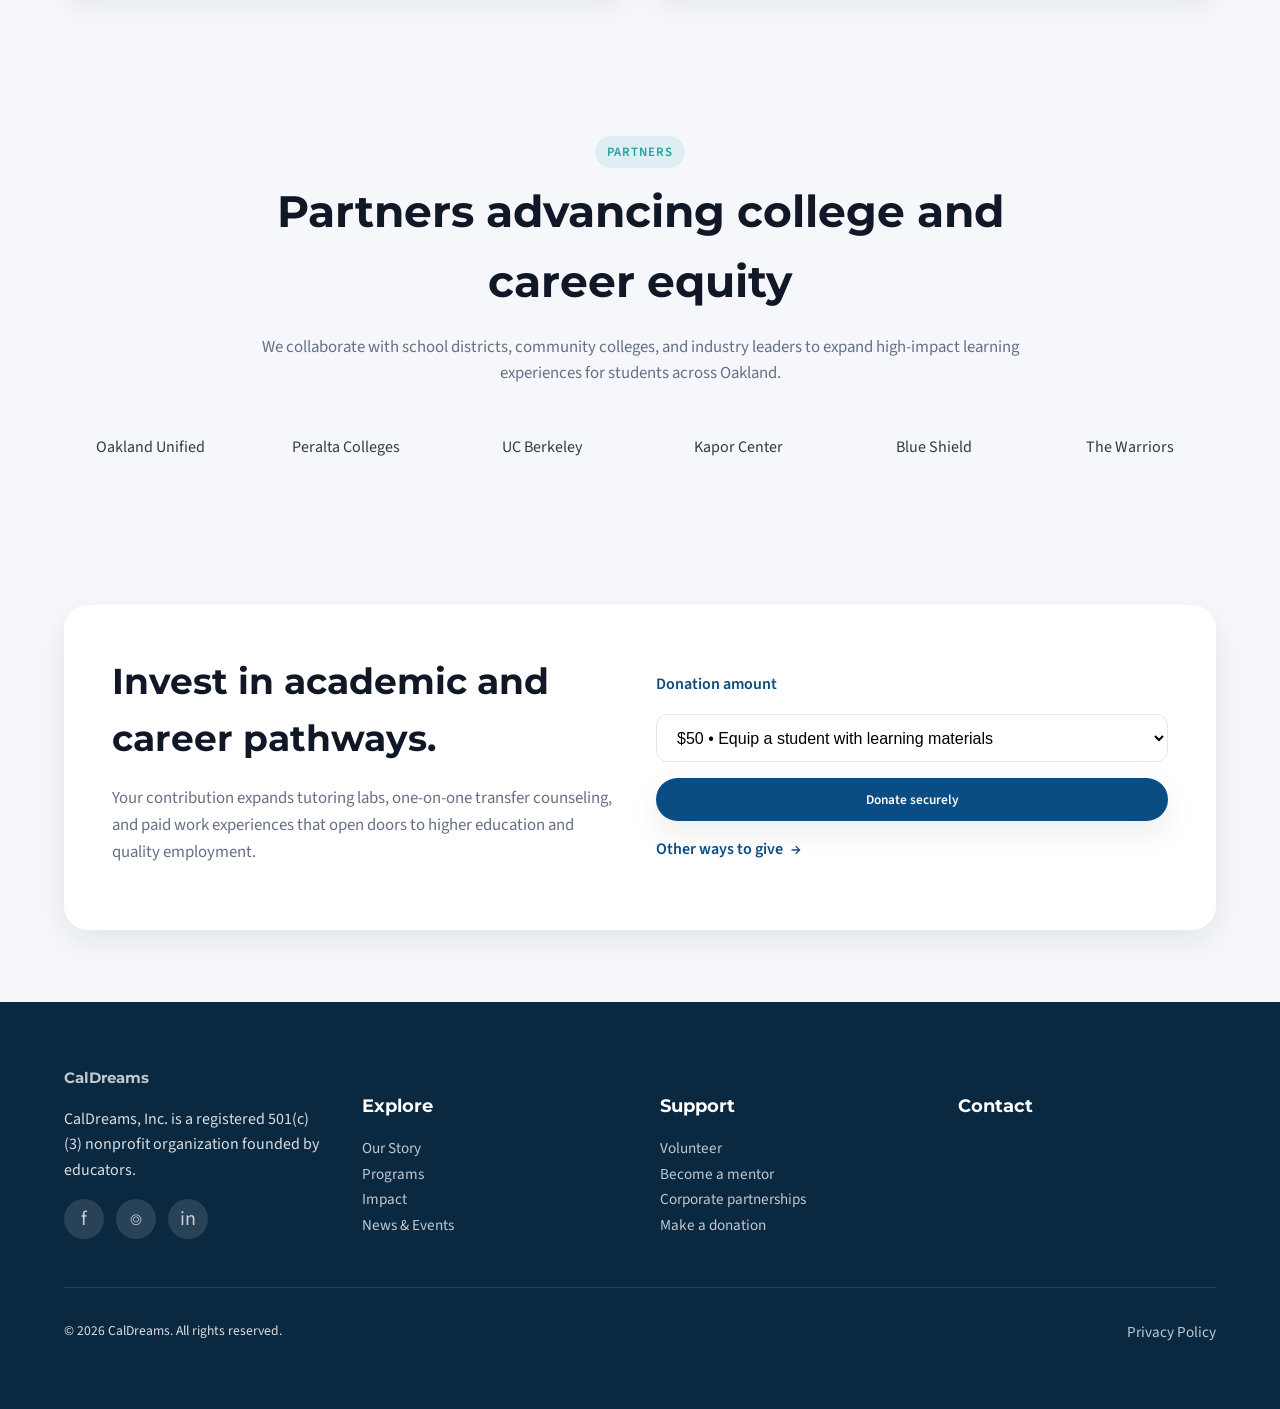
==== commit 30a9dc02: "removed wrong 501(c)(3) nonprofit disclaimer to footer" ====
--- a/index.html
+++ b/index.html
@@ -1,298 +1,300 @@
 <!DOCTYPE html>
 <html lang="en">
-  <head>
-    <meta charset="UTF-8" />
-    <meta name="viewport" content="width=device-width, initial-scale=1.0" />
-    <title>CalDreams | Academic & Career Pathways for Oakland Students</title>
-    <link rel="preconnect" href="https://fonts.googleapis.com" />
-    <link rel="preconnect" href="https://fonts.gstatic.com" crossorigin />
-    <link
-      href="https://fonts.googleapis.com/css2?family=Montserrat:wght@600;700&family=Source+Sans+Pro:wght@400;600&display=swap"
-      rel="stylesheet"
-    />
-    <link rel="stylesheet" href="assets/css/styles.css" />
-  </head>
-  <body>
-    <header class="site-header">
-      <div class="container">
-        <nav class="nav" data-site-nav>
-          <a class="nav__logo" href="index.html">
-            CalDreams
-            <span>Academic & Career Pathways</span>
-          </a>
-          <button class="nav__toggle" type="button" data-nav-toggle aria-label="Toggle navigation">
-            ☰
-          </button>
-          <div class="nav__links">
-            <a href="about.html">About</a>
-            <a href="programs.html">Programs</a>
-            <a href="impact.html">Impact</a>
-            <a href="get-involved.html">Get Involved</a>
-            <a href="news.html">News</a>
-          </div>
-          <div class="nav__cta">
-            <a class="btn btn--outline" href="contact.html">Contact</a>
-            <a class="btn btn--primary" href="#donate">Donate</a>
-          </div>
-        </nav>
-      </div>
-    </header>
-
-    <main>
-      <section class="hero">
-        <div class="container">
-          <div class="hero__content">
-            <div>
-              <!-- cms-field: hero_eyebrow -->
-              <span class="hero__eyebrow">Academic equity for Oakland</span>
-              <h1 class="hero__title">
-                <!-- cms-field: hero_title -->
-                Academic support, transfer counseling, and career readiness for underserved students.
-              </h1>
-              <p class="hero__lead">
-                <!-- cms-field: hero_lead -->
-                CalDreams partners with families, schools, and community colleges to remove barriers
-                to higher education and employment through personalized coaching and real-world
-                career preparation.
-              </p>
-              <div class="nav__cta">
-                <a class="btn btn--primary" href="#donate">Support our mission</a>
-                <a class="btn btn--outline" href="programs.html">Explore services</a>
-              </div>
+
+<head>
+  <meta charset="UTF-8" />
+  <meta name="viewport" content="width=device-width, initial-scale=1.0" />
+  <title>CalDreams | Academic & Career Pathways for Oakland Students</title>
+  <link rel="preconnect" href="https://fonts.googleapis.com" />
+  <link rel="preconnect" href="https://fonts.gstatic.com" crossorigin />
+  <link
+    href="https://fonts.googleapis.com/css2?family=Montserrat:wght@600;700&family=Source+Sans+Pro:wght@400;600&display=swap"
+    rel="stylesheet" />
+  <link rel="stylesheet" href="assets/css/styles.css" />
+</head>
+
+<body>
+  <header class="site-header">
+    <div class="container">
+      <nav class="nav" data-site-nav>
+        <a class="nav__logo" href="index.html">
+          CalDreams
+          <span>Academic & Career Pathways</span>
+        </a>
+        <button class="nav__toggle" type="button" data-nav-toggle aria-label="Toggle navigation">
+          ☰
+        </button>
+        <div class="nav__links">
+          <a href="about.html">About</a>
+          <a href="programs.html">Programs</a>
+          <a href="impact.html">Impact</a>
+          <a href="get-involved.html">Get Involved</a>
+          <a href="news.html">News</a>
+        </div>
+        <div class="nav__cta">
+          <a class="btn btn--outline" href="contact.html">Contact</a>
+          <a class="btn btn--primary" href="#donate">Donate</a>
+        </div>
+      </nav>
+    </div>
+  </header>
+
+  <main>
+    <section class="hero">
+      <div class="container">
+        <div class="hero__content">
+          <div>
+            <!-- cms-field: hero_eyebrow -->
+            <span class="hero__eyebrow">Academic equity for Oakland</span>
+            <h1 class="hero__title">
+              <!-- cms-field: hero_title -->
+              Academic support, transfer counseling, and career readiness for underserved students.
+            </h1>
+            <p class="hero__lead">
+              <!-- cms-field: hero_lead -->
+              CalDreams partners with families, schools, and community colleges to remove barriers
+              to higher education and employment through personalized coaching and real-world
+              career preparation.
+            </p>
+            <div class="nav__cta">
+              <a class="btn btn--primary" href="#donate">Support our mission</a>
+              <a class="btn btn--outline" href="programs.html">Explore services</a>
             </div>
-            <div class="hero__stats">
-              <article class="stat-card">
-                <div class="stat-card__value">4,800+</div>
-                <div class="stat-card__label">Students receiving academic coaching</div>
-              </article>
-              <article class="stat-card">
-                <div class="stat-card__value">68%</div>
-                <div class="stat-card__label">Increase in transfer-ready credits</div>
-              </article>
-              <article class="stat-card">
-                <div class="stat-card__value">87%</div>
-                <div class="stat-card__label">Participants persisting in college</div>
-              </article>
-              <article class="stat-card">
-                <div class="stat-card__value">140+</div>
-                <div class="stat-card__label">Employer & campus partners engaged</div>
-              </article>
-            </div>
-          </div>
-        </div>
-      </section>
-
-      <section>
-        <div class="container">
-          <div class="section-heading">
-            <span class="tag">Our Integrated Model</span>
-            <h2>Removing barriers from the classroom to the workplace</h2>
+          </div>
+          <div class="hero__stats">
+            <article class="stat-card">
+              <div class="stat-card__value">4,800+</div>
+              <div class="stat-card__label">Students receiving academic coaching</div>
+            </article>
+            <article class="stat-card">
+              <div class="stat-card__value">68%</div>
+              <div class="stat-card__label">Increase in transfer-ready credits</div>
+            </article>
+            <article class="stat-card">
+              <div class="stat-card__value">87%</div>
+              <div class="stat-card__label">Participants persisting in college</div>
+            </article>
+            <article class="stat-card">
+              <div class="stat-card__value">140+</div>
+              <div class="stat-card__label">Employer & campus partners engaged</div>
+            </article>
+          </div>
+        </div>
+      </div>
+    </section>
+
+    <section>
+      <div class="container">
+        <div class="section-heading">
+          <span class="tag">Our Integrated Model</span>
+          <h2>Removing barriers from the classroom to the workplace</h2>
+          <p>
+            CalDreams delivers research-based academic interventions, guided transfer counseling,
+            and hands-on career readiness so every student can thrive in higher education and the
+            workforce.
+          </p>
+        </div>
+        <div class="grid grid--three">
+          <article class="card">
+            <div class="card__icon">📚</div>
+            <h3 class="card__title">Academic Support Labs</h3>
             <p>
-              CalDreams delivers research-based academic interventions, guided transfer counseling,
-              and hands-on career readiness so every student can thrive in higher education and the
-              workforce.
-            </p>
-          </div>
-          <div class="grid grid--three">
-            <article class="card">
-              <div class="card__icon">📚</div>
-              <h3 class="card__title">Academic Support Labs</h3>
-              <p>
-                Small-group tutoring, study skills coaching, and culturally responsive curriculum keep
-                students on pace for graduation requirements.
-              </p>
-              <a class="card__link" href="programs.html#academic-support">Learn more</a>
-            </article>
-            <article class="card">
-              <div class="card__icon">🔁</div>
-              <h3 class="card__title">Transfer Counseling</h3>
-              <p>
-                Dedicated counselors align high school, dual enrollment, and community college plans so
-                students transfer with confidence and minimal lost credits.
-              </p>
-              <a class="card__link" href="programs.html#transfer">See counseling services</a>
-            </article>
-            <article class="card">
-              <div class="card__icon">💼</div>
-              <h3 class="card__title">Career Readiness</h3>
-              <p>
-                Career exploration, internship placements, and professional mentoring ensure students
-                graduate ready for stable, living-wage employment.
-              </p>
-              <a class="card__link" href="programs.html#career-readiness">View opportunities</a>
-            </article>
-          </div>
-        </div>
-      </section>
-
-      <section>
-        <div class="container feature">
-          <div class="feature__content">
-            <span class="tag">Community Powered</span>
-            <h3>An equity-driven bridge to higher education</h3>
-            <p class="lead">
-              CalDreams convenes Oakland schools, community colleges, and workforce partners to expand
-              access to academic resources, financial literacy, and job-connected learning.
-            </p>
-            <ul class="feature__list">
-              <li>Family-centered coaching grounded in culturally affirming practices</li>
-              <li>Guided course mapping that accelerates transfer and degree completion</li>
-              <li>Mentor networks, internships, and apprenticeships with local employers</li>
-              <li>Transparent data dashboards that track student progress every term</li>
-            </ul>
-            <a class="btn btn--outline" href="about.html">Discover our approach</a>
-          </div>
-          <div class="media-object">
-            <div class="media-object__icon">🌉</div>
-            <div class="media-object__content">
-              <h3>Rooted in Oakland neighborhoods</h3>
-              <p>
-                Our team is on campuses and in community hubs across the city, ensuring every family
-                can access resources when and where they need them.
-              </p>
-            </div>
-          </div>
-        </div>
-      </section>
-
-      <section>
-        <div class="container">
-          <div class="impact-highlight">
-            <div>
-              <span class="tag">Impact Snapshot</span>
-              <h3>Transfer success that transforms futures</h3>
-            </div>
+              Small-group tutoring, study skills coaching, and culturally responsive curriculum keep
+              students on pace for graduation requirements.
+            </p>
+            <a class="card__link" href="programs.html#academic-support">Learn more</a>
+          </article>
+          <article class="card">
+            <div class="card__icon">🔁</div>
+            <h3 class="card__title">Transfer Counseling</h3>
             <p>
-              CalDreams scholars complete transfer pathways and launch careers at rates that outpace
-              regional averages, proving that targeted support changes what’s possible.
-            </p>
-            <a class="btn btn--primary" href="impact.html">See our outcomes</a>
-          </div>
-        </div>
-      </section>
-
-      <section>
-        <div class="container grid grid--two">
-          <article class="testimonials">
-            <div class="tag">Student Story</div>
-            <p class="testimonials__quote">
-              “CalDreams staff mapped every class I needed to transfer and connected me with tutoring
-              when I struggled. I’m headed to CSU East Bay on track to finish my bachelor’s in two
-              years.”
-            </p>
-            <div class="testimonials__author">Ariana • Laney College Scholar</div>
+              Dedicated counselors align high school, dual enrollment, and community college plans so
+              students transfer with confidence and minimal lost credits.
+            </p>
+            <a class="card__link" href="programs.html#transfer">See counseling services</a>
           </article>
-          <article class="testimonials">
-            <div class="tag">Family Voice</div>
-            <p class="testimonials__quote">
-              “Our CalDreams counselor guided my son through A-G requirements and dual enrollment. We
-              finally feel confident that college—and a career—is within reach.”
-            </p>
-            <div class="testimonials__author">The Ramirez Family • Skyline High</div>
+          <article class="card">
+            <div class="card__icon">💼</div>
+            <h3 class="card__title">Career Readiness</h3>
+            <p>
+              Career exploration, internship placements, and professional mentoring ensure students
+              graduate ready for stable, living-wage employment.
+            </p>
+            <a class="card__link" href="programs.html#career-readiness">View opportunities</a>
           </article>
         </div>
-      </section>
-
-      <section>
-        <div class="container">
-          <div class="section-heading">
-            <span class="tag">Partners</span>
-            <h2>Partners advancing college and career equity</h2>
+      </div>
+    </section>
+
+    <section>
+      <div class="container feature">
+        <div class="feature__content">
+          <span class="tag">Community Powered</span>
+          <h3>An equity-driven bridge to higher education</h3>
+          <p class="lead">
+            CalDreams convenes Oakland schools, community colleges, and workforce partners to expand
+            access to academic resources, financial literacy, and job-connected learning.
+          </p>
+          <ul class="feature__list">
+            <li>Family-centered coaching grounded in culturally affirming practices</li>
+            <li>Guided course mapping that accelerates transfer and degree completion</li>
+            <li>Mentor networks, internships, and apprenticeships with local employers</li>
+            <li>Transparent data dashboards that track student progress every term</li>
+          </ul>
+          <a class="btn btn--outline" href="about.html">Discover our approach</a>
+        </div>
+        <div class="media-object">
+          <div class="media-object__icon">🌉</div>
+          <div class="media-object__content">
+            <h3>Rooted in Oakland neighborhoods</h3>
             <p>
-              We collaborate with school districts, community colleges, and industry leaders to expand
-              high-impact learning experiences for students across Oakland.
-            </p>
-          </div>
-          <div class="partners">
-            <span>Oakland Unified</span>
-            <span>Peralta Colleges</span>
-            <span>UC Berkeley</span>
-            <span>Kapor Center</span>
-            <span>Blue Shield</span>
-            <span>The Warriors</span>
-          </div>
-        </div>
-      </section>
-
-      <section id="donate">
-        <div class="container">
-          <div class="cta">
-            <div>
-              <h2 class="cta__title">Invest in academic and career pathways.</h2>
-              <p class="cta__copy">
-                Your contribution expands tutoring labs, one-on-one transfer counseling, and paid work
-                experiences that open doors to higher education and quality employment.
-              </p>
-            </div>
-            <div class="form">
-              <label for="donation-amount">Donation amount</label>
-              <select id="donation-amount" name="donation-amount">
-                <option value="50">$50 • Equip a student with learning materials</option>
-                <option value="100">$100 • Fund a transfer readiness workshop</option>
-                <option value="250">$250 • Provide a month of academic coaching</option>
-                <option value="500">$500 • Sponsor a paid internship stipend</option>
-                <option value="1000">$1,000 • Back a cohort of transfer scholars</option>
-              </select>
-              <button class="btn btn--primary" type="button">Donate securely</button>
-              <a class="card__link" href="get-involved.html#ways-to-give">Other ways to give</a>
-            </div>
-          </div>
-        </div>
-      </section>
-    </main>
-
-    <footer class="site-footer">
-      <div class="container">
-        <div class="site-footer__grid">
+              Our team is on campuses and in community hubs across the city, ensuring every family
+              can access resources when and where they need them.
+            </p>
+          </div>
+        </div>
+      </div>
+    </section>
+
+    <section>
+      <div class="container">
+        <div class="impact-highlight">
           <div>
-            <a class="nav__logo" href="index.html">CalDreams</a>
-            <p>
-              CalDreams, Inc. is a registered 501(c)(3) nonprofit organization founded by educators.
-            </p>
-            <div class="footer-socials">
-              <a href="#" aria-label="Follow on Facebook">f</a>
-              <a href="#" aria-label="Follow on Instagram">⌾</a>
-              <a href="#" aria-label="Follow on LinkedIn">in</a>
-            </div>
-          </div>
+            <span class="tag">Impact Snapshot</span>
+            <h3>Transfer success that transforms futures</h3>
+          </div>
+          <p>
+            CalDreams scholars complete transfer pathways and launch careers at rates that outpace
+            regional averages, proving that targeted support changes what’s possible.
+          </p>
+          <a class="btn btn--primary" href="impact.html">See our outcomes</a>
+        </div>
+      </div>
+    </section>
+
+    <section>
+      <div class="container grid grid--two">
+        <article class="testimonials">
+          <div class="tag">Student Story</div>
+          <p class="testimonials__quote">
+            “CalDreams staff mapped every class I needed to transfer and connected me with tutoring
+            when I struggled. I’m headed to CSU East Bay on track to finish my bachelor’s in two
+            years.”
+          </p>
+          <div class="testimonials__author">Ariana • Laney College Scholar</div>
+        </article>
+        <article class="testimonials">
+          <div class="tag">Family Voice</div>
+          <p class="testimonials__quote">
+            “Our CalDreams counselor guided my son through A-G requirements and dual enrollment. We
+            finally feel confident that college—and a career—is within reach.”
+          </p>
+          <div class="testimonials__author">The Ramirez Family • Skyline High</div>
+        </article>
+      </div>
+    </section>
+
+    <section>
+      <div class="container">
+        <div class="section-heading">
+          <span class="tag">Partners</span>
+          <h2>Partners advancing college and career equity</h2>
+          <p>
+            We collaborate with school districts, community colleges, and industry leaders to expand
+            high-impact learning experiences for students across Oakland.
+          </p>
+        </div>
+        <div class="partners">
+          <span>Oakland Unified</span>
+          <span>Peralta Colleges</span>
+          <span>UC Berkeley</span>
+          <span>Kapor Center</span>
+          <span>Blue Shield</span>
+          <span>The Warriors</span>
+        </div>
+      </div>
+    </section>
+
+    <section id="donate">
+      <div class="container">
+        <div class="cta">
           <div>
-            <h4>Explore</h4>
-            <ul>
-              <li><a href="about.html">Our Story</a></li>
-              <li><a href="programs.html">Programs</a></li>
-              <li><a href="impact.html">Impact</a></li>
-              <li><a href="news.html">News & Events</a></li>
-            </ul>
-          </div>
-          <div>
-            <h4>Support</h4>
-            <ul>
-              <li><a href="get-involved.html#volunteer">Volunteer</a></li>
-              <li><a href="get-involved.html#mentor">Become a mentor</a></li>
-              <li><a href="get-involved.html#partner">Corporate partnerships</a></li>
-              <li><a href="#donate">Make a donation</a></li>
-            </ul>
-          </div>
-          <div>
-            <h4>Contact</h4>
-            <ul>
-              <li>300 Lakeside Dr, Suite 600</li>
+            <h2 class="cta__title">Invest in academic and career pathways.</h2>
+            <p class="cta__copy">
+              Your contribution expands tutoring labs, one-on-one transfer counseling, and paid work
+              experiences that open doors to higher education and quality employment.
+            </p>
+          </div>
+          <div class="form">
+            <label for="donation-amount">Donation amount</label>
+            <select id="donation-amount" name="donation-amount">
+              <option value="50">$50 • Equip a student with learning materials</option>
+              <option value="100">$100 • Fund a transfer readiness workshop</option>
+              <option value="250">$250 • Provide a month of academic coaching</option>
+              <option value="500">$500 • Sponsor a paid internship stipend</option>
+              <option value="1000">$1,000 • Back a cohort of transfer scholars</option>
+            </select>
+            <button class="btn btn--primary" type="button">Donate securely</button>
+            <a class="card__link" href="get-involved.html#ways-to-give">Other ways to give</a>
+          </div>
+        </div>
+      </div>
+    </section>
+  </main>
+
+  <footer class="site-footer">
+    <div class="container">
+      <div class="site-footer__grid">
+        <div>
+          <a class="nav__logo" href="index.html">CalDreams</a>
+          <p>
+            CalDreams, Inc. is a registered 501(c)(3) nonprofit organization founded by educators.
+          </p>
+          <div class="footer-socials">
+            <a href="#" aria-label="Follow on Facebook">f</a>
+            <a href="#" aria-label="Follow on Instagram">⌾</a>
+            <a href="#" aria-label="Follow on LinkedIn">in</a>
+          </div>
+        </div>
+        <div>
+          <h4>Explore</h4>
+          <ul>
+            <li><a href="about.html">Our Story</a></li>
+            <li><a href="programs.html">Programs</a></li>
+            <li><a href="impact.html">Impact</a></li>
+            <li><a href="news.html">News & Events</a></li>
+          </ul>
+        </div>
+        <div>
+          <h4>Support</h4>
+          <ul>
+            <li><a href="get-involved.html#volunteer">Volunteer</a></li>
+            <li><a href="get-involved.html#mentor">Become a mentor</a></li>
+            <li><a href="get-involved.html#partner">Corporate partnerships</a></li>
+            <li><a href="#donate">Make a donation</a></li>
+          </ul>
+        </div>
+        <div>
+          <h4>Contact</h4>
+          <ul>
+            <!-- <li>300 Lakeside Dr, Suite 600</li>
               <li>Oakland, CA 94612</li>
               <li><a href="tel:15105551234">(510) 555-1234</a></li>
-              <li><a href="mailto:hello@caldreams.org">hello@caldreams.org</a></li>
-            </ul>
-          </div>
-        </div>
-        <div class="footer-bottom">
-          <span>© <span id="year"></span> CalDreams. All rights reserved.</span>
-          <a href="privacy.html">Privacy Policy</a>
-        </div>
-      </div>
-    </footer>
-
-    <script src="assets/js/main.js"></script>
-    <script>
-      document.getElementById("year").textContent = new Date().getFullYear();
-    </script>
-  </body>
-</html>
+              <li><a href="mailto:hello@caldreams.org">hello@caldreams.org</a></li> -->
+          </ul>
+        </div>
+      </div>
+      <div class="footer-bottom">
+        <span>© <span id="year"></span> CalDreams. All rights reserved.</span>
+        <a href="privacy.html">Privacy Policy</a>
+      </div>
+    </div>
+  </footer>
+
+  <script src="assets/js/main.js"></script>
+  <script>
+    document.getElementById("year").textContent = new Date().getFullYear();
+  </script>
+</body>
+
+</html>
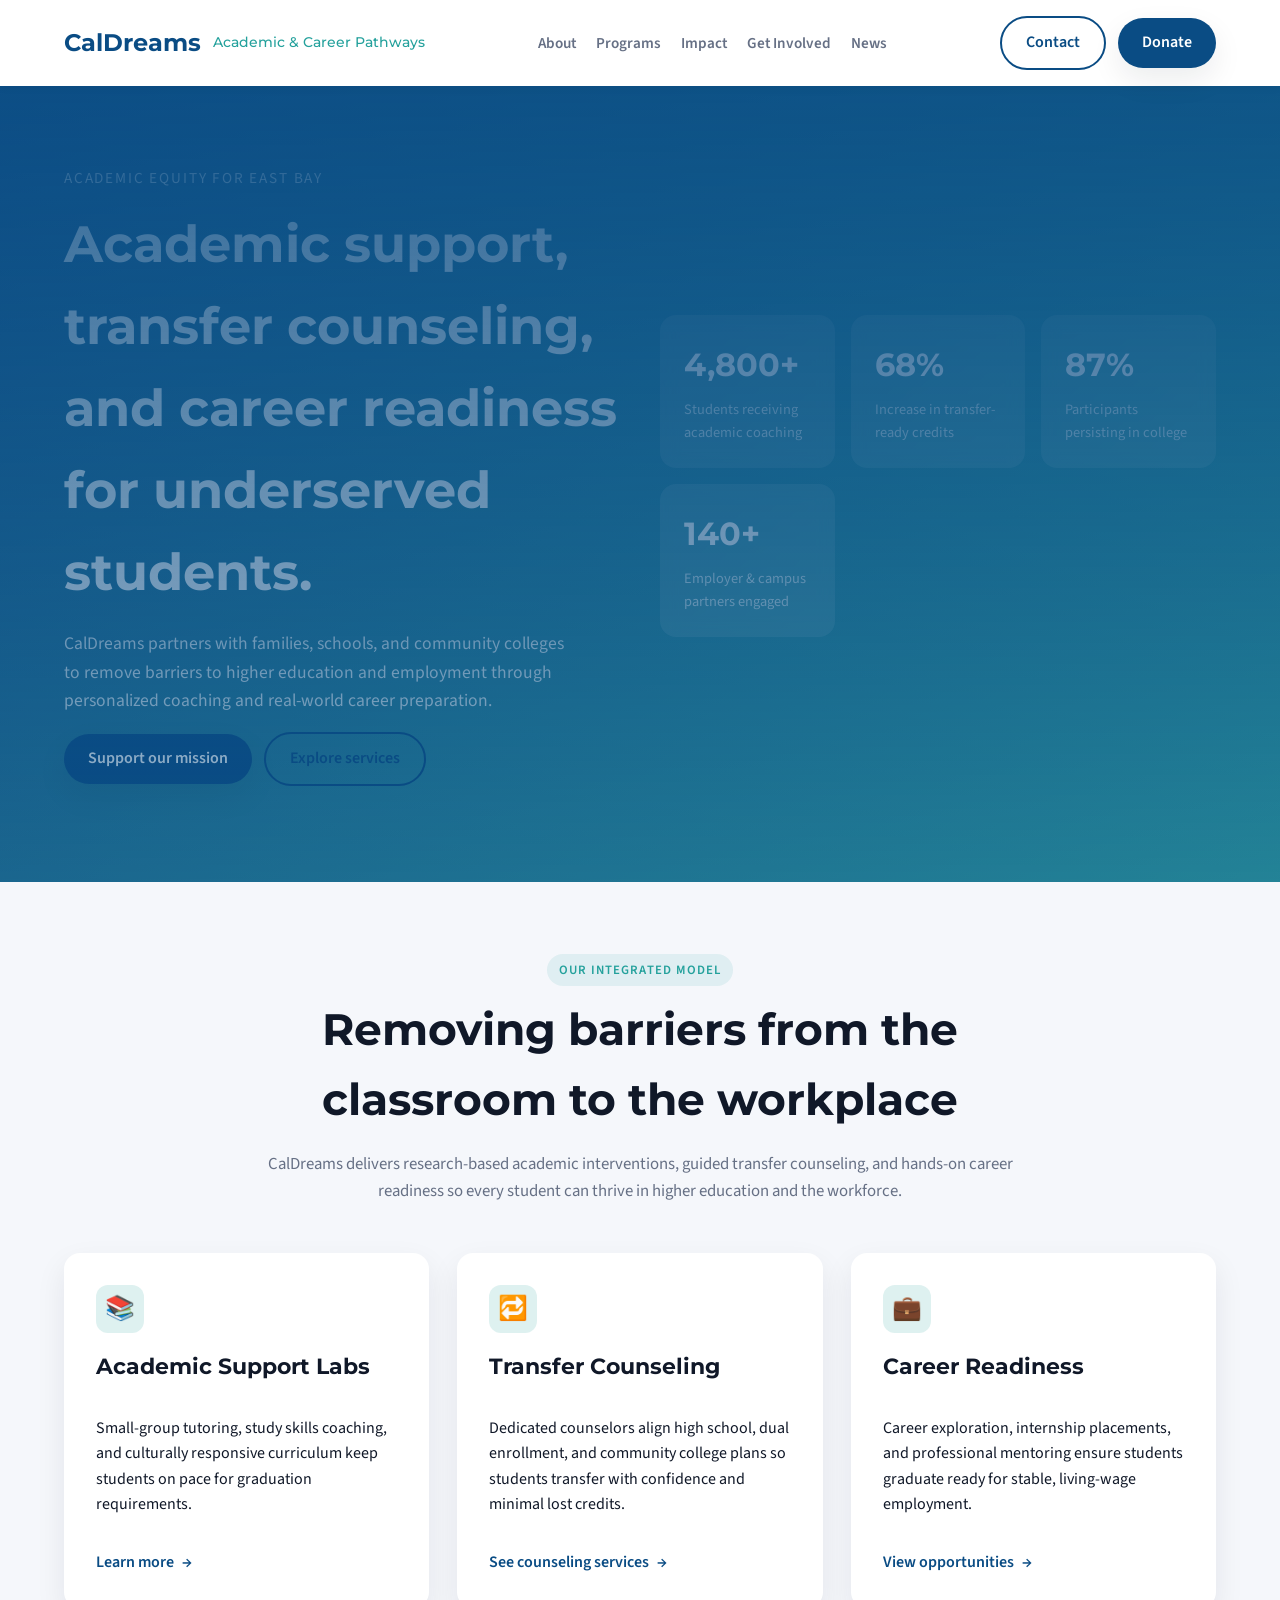
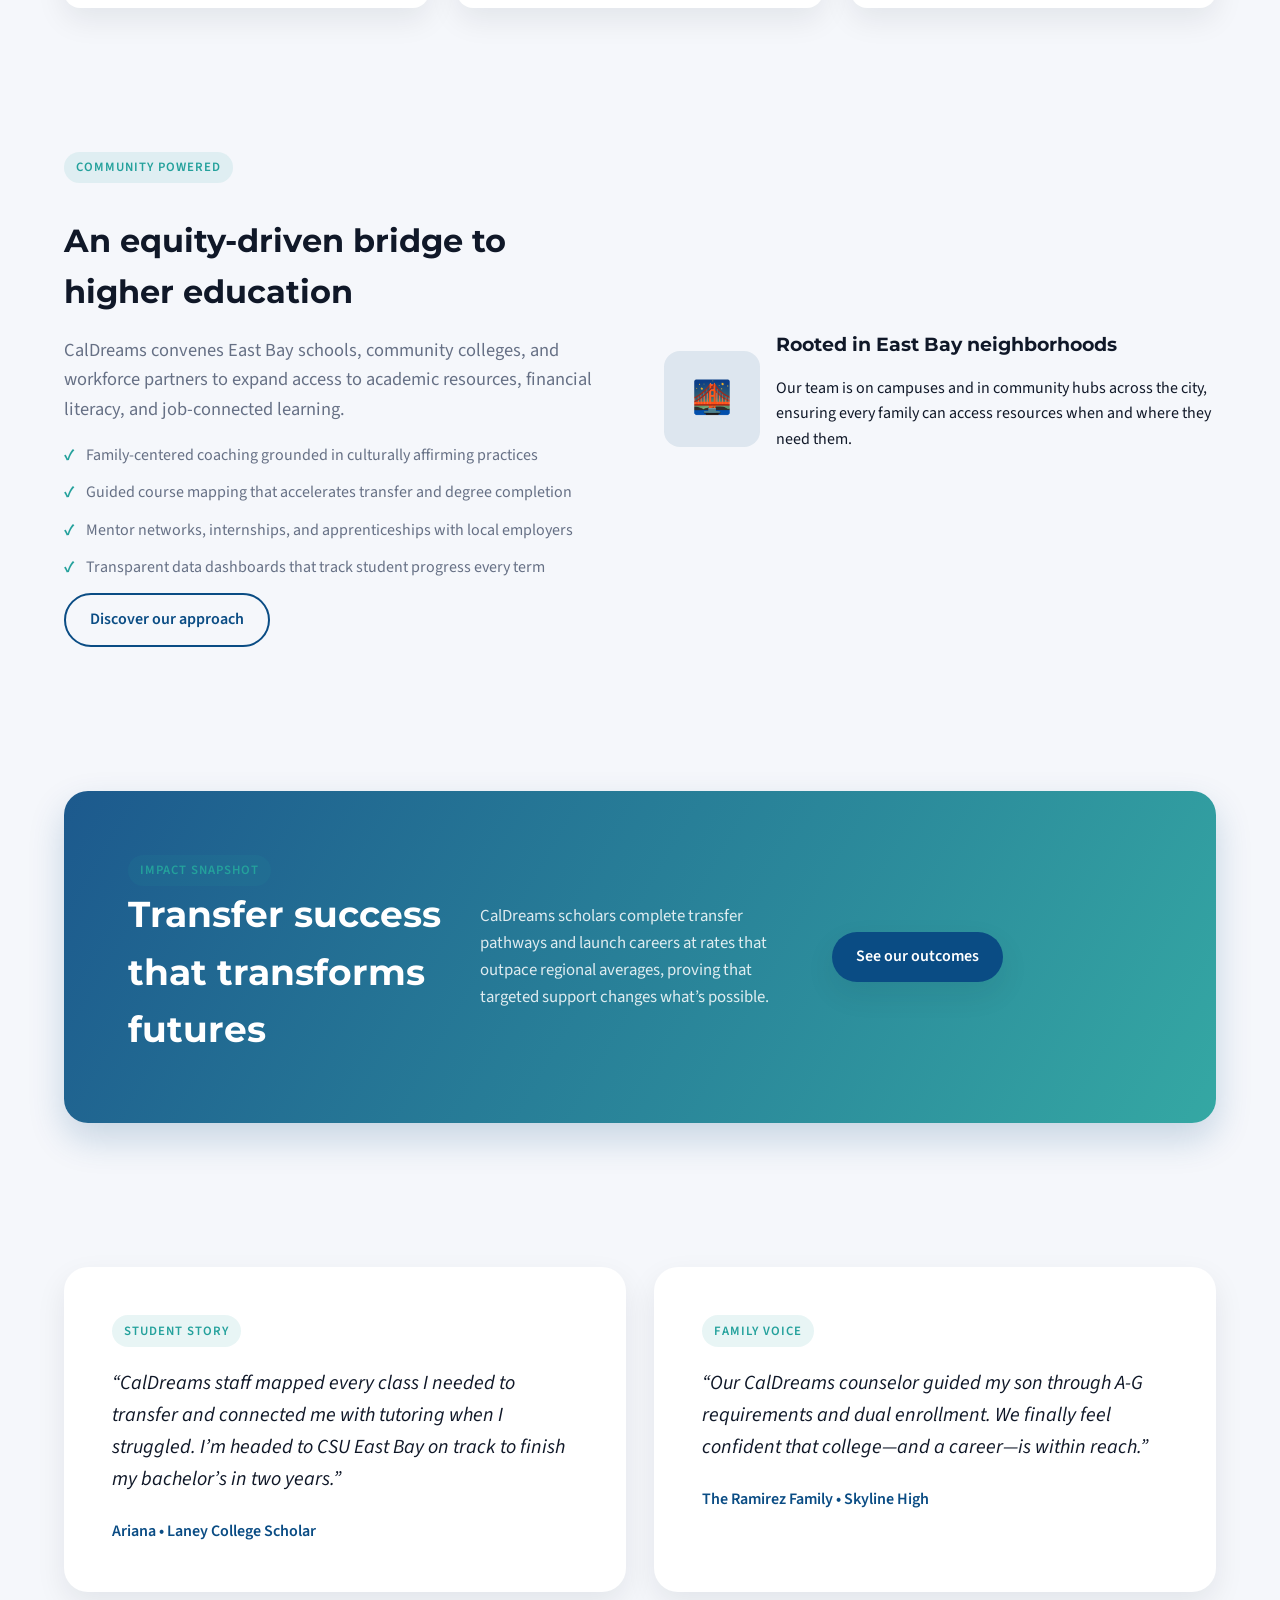
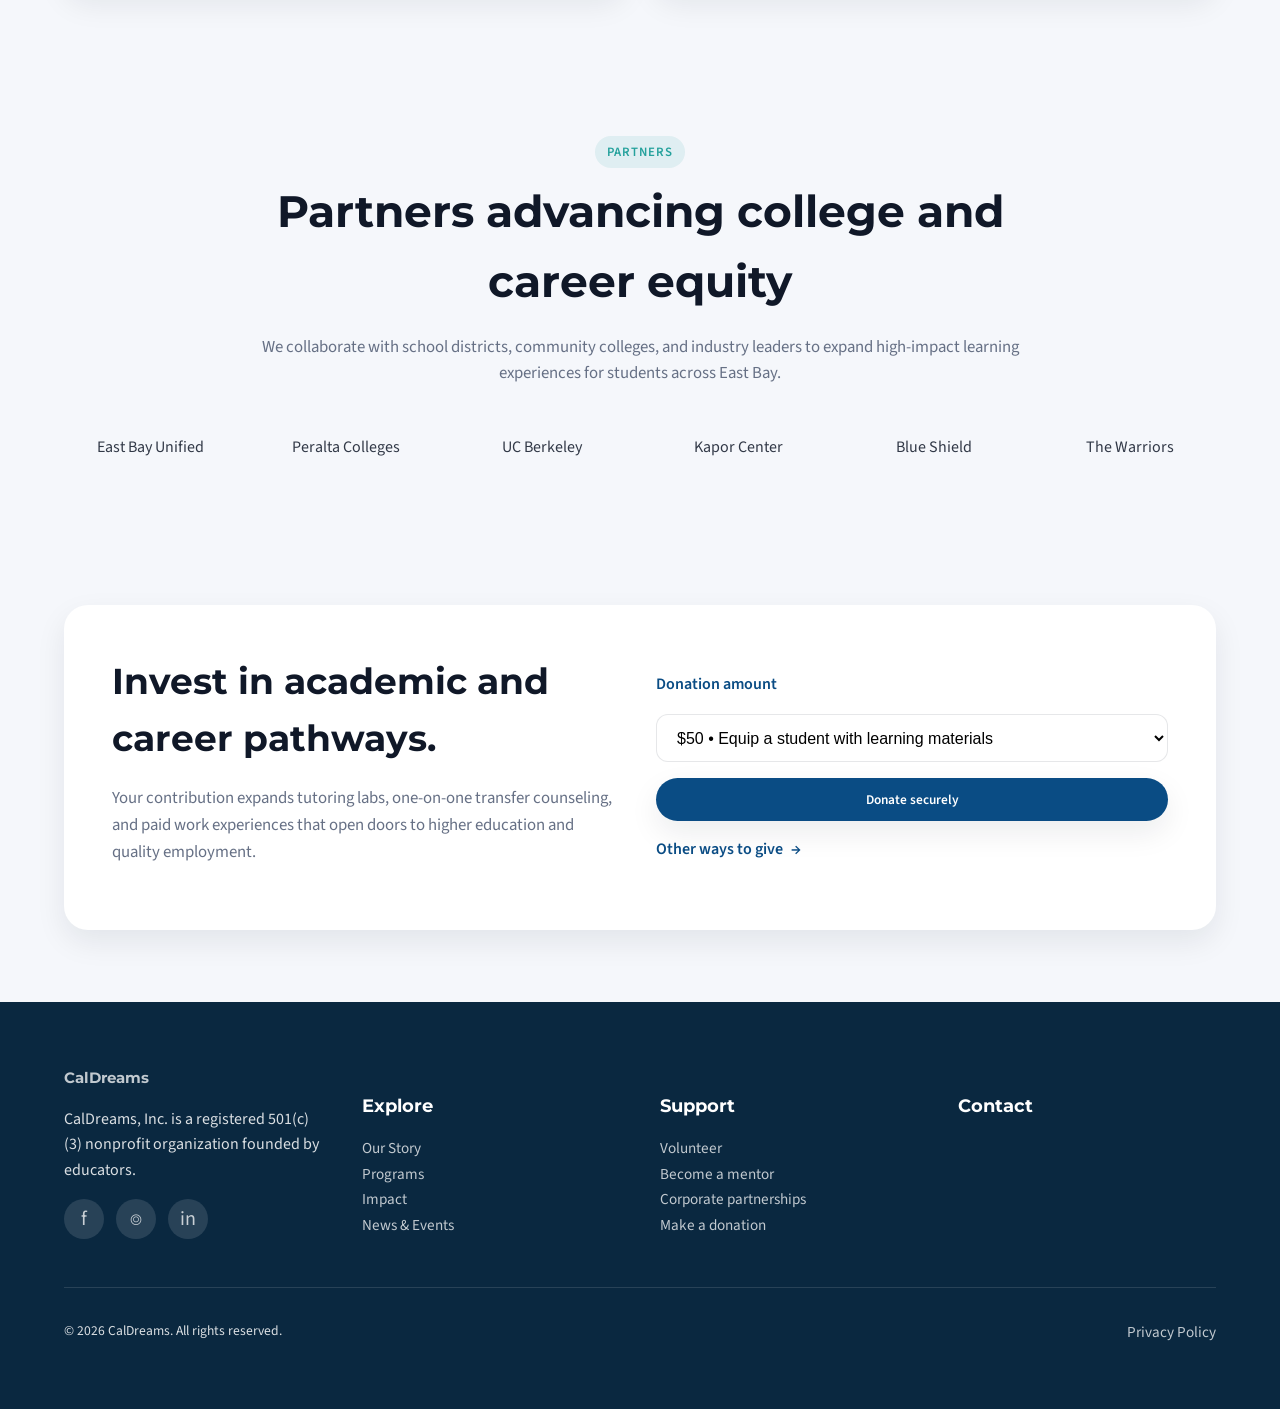
==== commit 18577f0c: "removed wrong 501(c)(3) nonprofit disclaimer to footer" ====
--- a/index.html
+++ b/index.html
@@ -4,7 +4,7 @@
 <head>
   <meta charset="UTF-8" />
   <meta name="viewport" content="width=device-width, initial-scale=1.0" />
-  <title>CalDreams | Academic & Career Pathways for Oakland Students</title>
+  <title>CalDreams | Academic & Career Pathways for East Bay Students</title>
   <link rel="preconnect" href="https://fonts.googleapis.com" />
   <link rel="preconnect" href="https://fonts.gstatic.com" crossorigin />
   <link
@@ -45,7 +45,7 @@
         <div class="hero__content">
           <div>
             <!-- cms-field: hero_eyebrow -->
-            <span class="hero__eyebrow">Academic equity for Oakland</span>
+            <span class="hero__eyebrow">Academic equity for East Bay</span>
             <h1 class="hero__title">
               <!-- cms-field: hero_title -->
               Academic support, transfer counseling, and career readiness for underserved students.
@@ -132,7 +132,7 @@
           <span class="tag">Community Powered</span>
           <h3>An equity-driven bridge to higher education</h3>
           <p class="lead">
-            CalDreams convenes Oakland schools, community colleges, and workforce partners to expand
+            CalDreams convenes East Bay schools, community colleges, and workforce partners to expand
             access to academic resources, financial literacy, and job-connected learning.
           </p>
           <ul class="feature__list">
@@ -146,7 +146,7 @@
         <div class="media-object">
           <div class="media-object__icon">🌉</div>
           <div class="media-object__content">
-            <h3>Rooted in Oakland neighborhoods</h3>
+            <h3>Rooted in East Bay neighborhoods</h3>
             <p>
               Our team is on campuses and in community hubs across the city, ensuring every family
               can access resources when and where they need them.
@@ -201,11 +201,11 @@
           <h2>Partners advancing college and career equity</h2>
           <p>
             We collaborate with school districts, community colleges, and industry leaders to expand
-            high-impact learning experiences for students across Oakland.
+            high-impact learning experiences for students across East Bay.
           </p>
         </div>
         <div class="partners">
-          <span>Oakland Unified</span>
+          <span>East Bay Unified</span>
           <span>Peralta Colleges</span>
           <span>UC Berkeley</span>
           <span>Kapor Center</span>
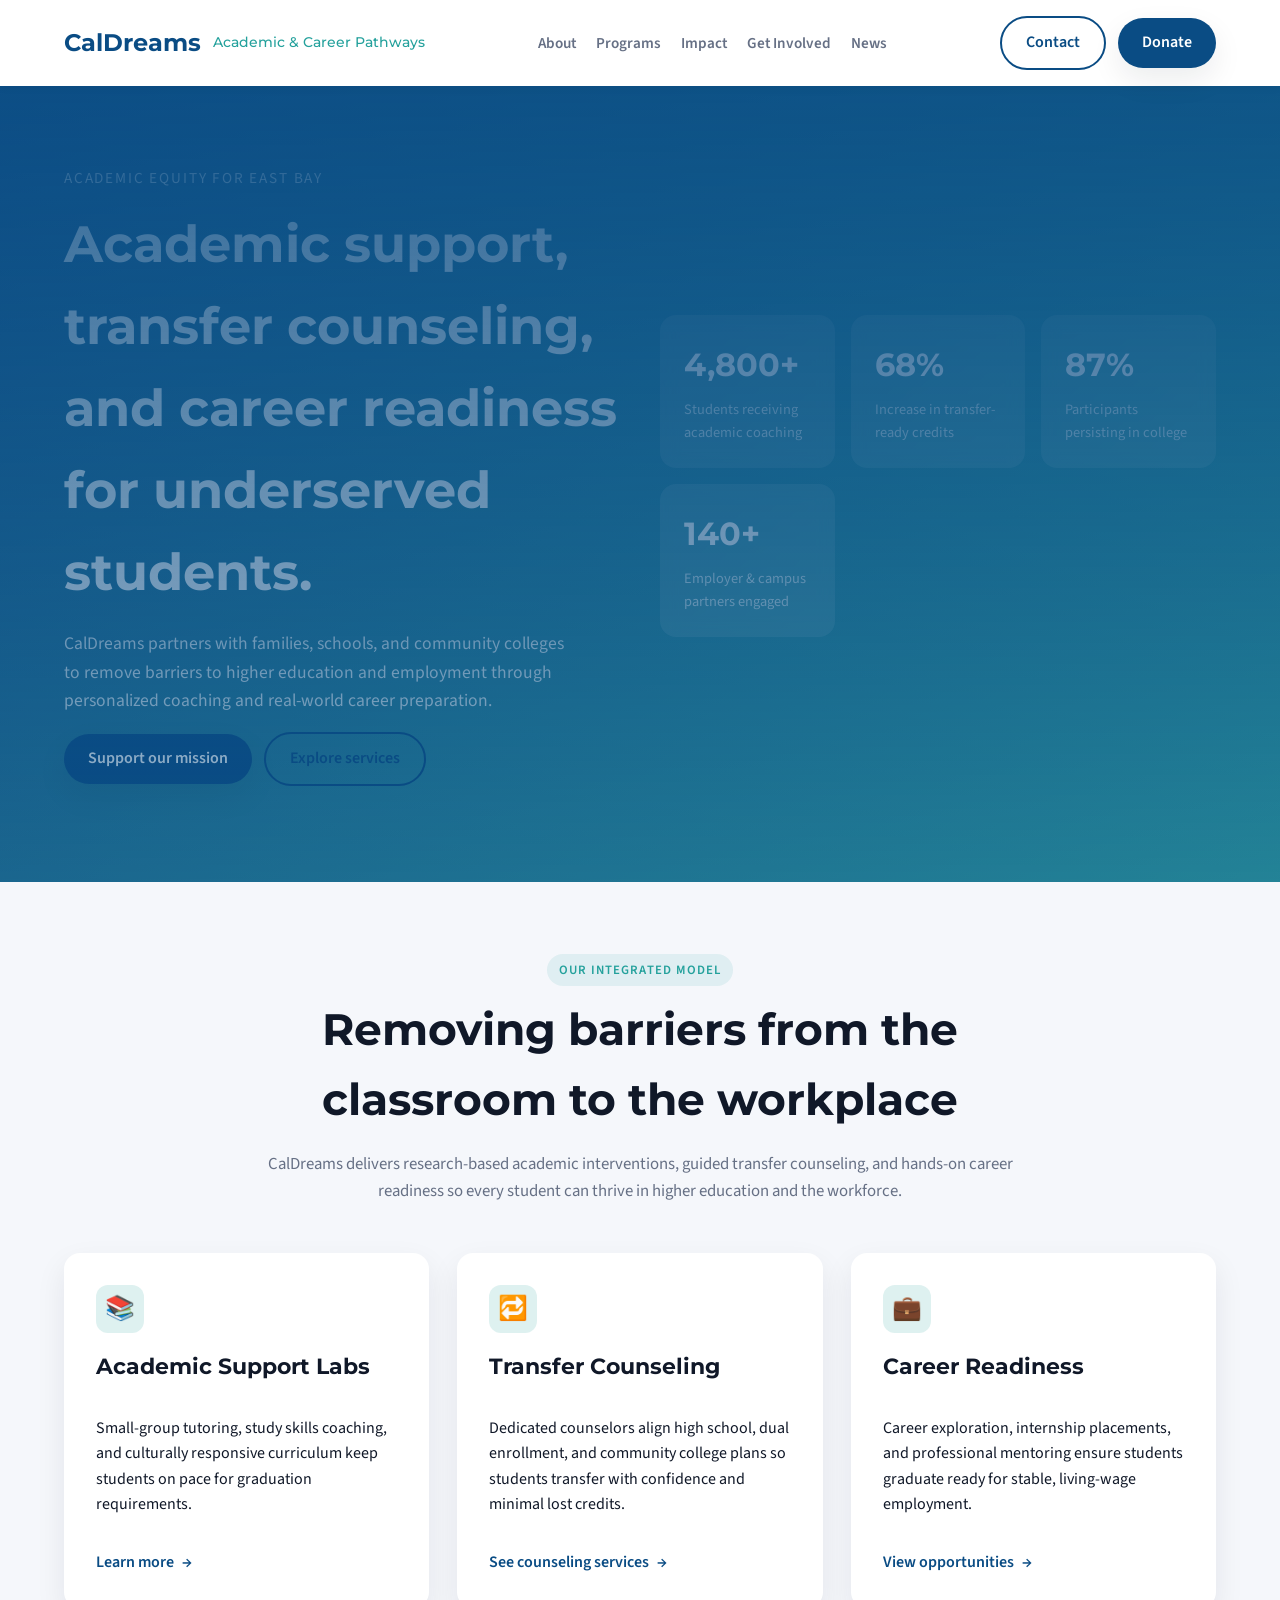
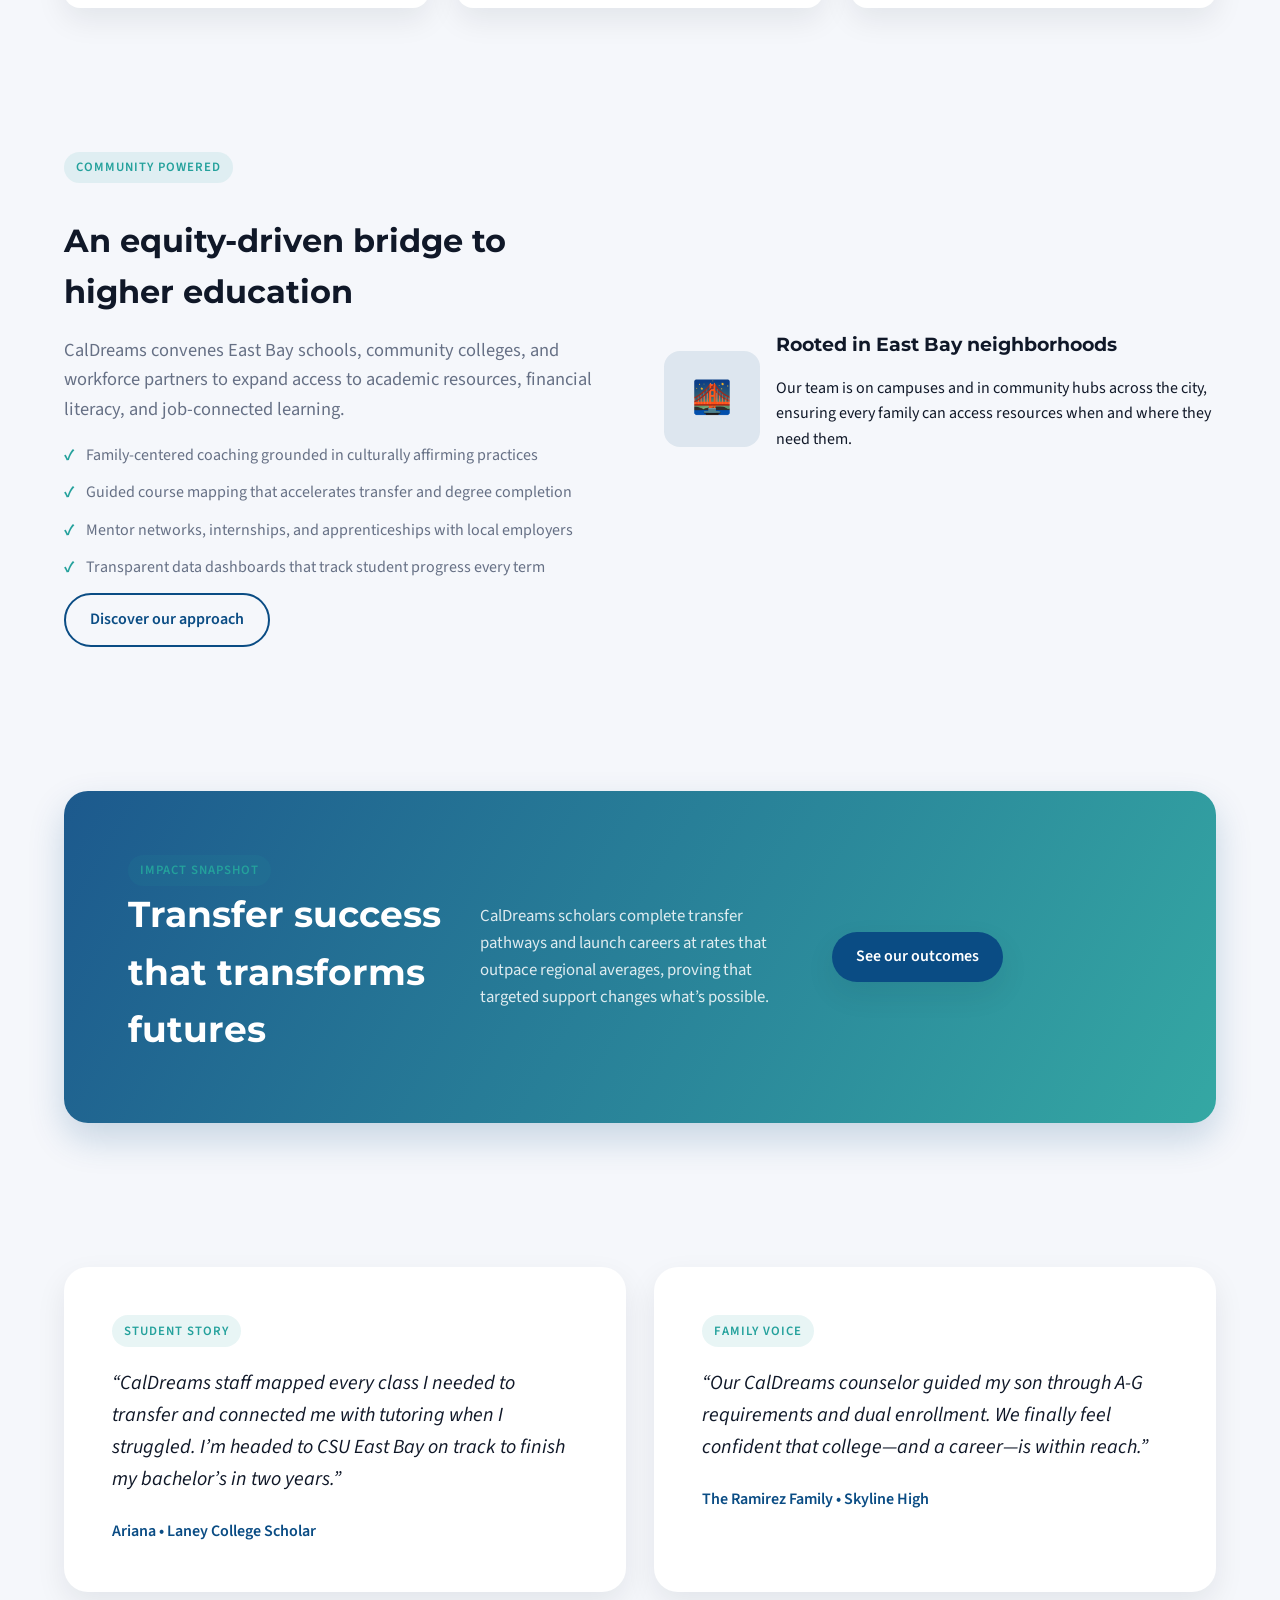
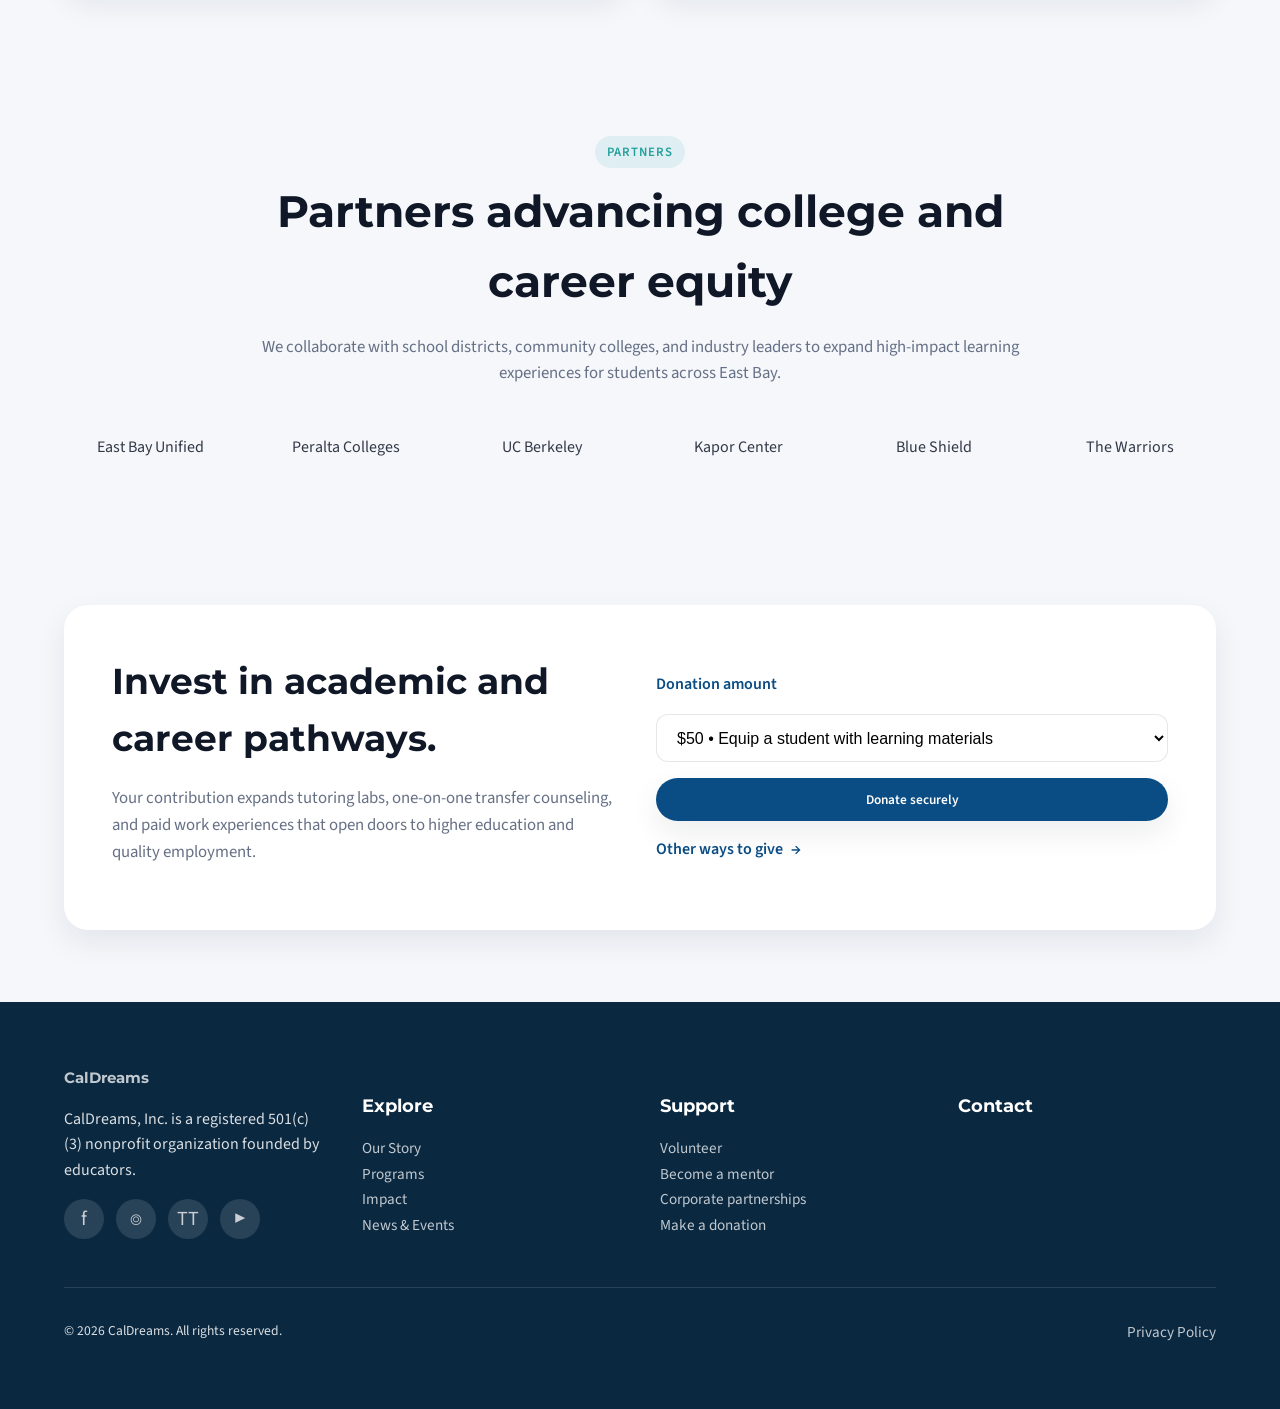
==== commit 0ce1fa79: "Update social media links and contact email - Replace placeholder social links with real Facebook, I" ====
--- a/index.html
+++ b/index.html
@@ -251,9 +251,10 @@
             CalDreams, Inc. is a registered 501(c)(3) nonprofit organization founded by educators.
           </p>
           <div class="footer-socials">
-            <a href="#" aria-label="Follow on Facebook">f</a>
-            <a href="#" aria-label="Follow on Instagram">⌾</a>
-            <a href="#" aria-label="Follow on LinkedIn">in</a>
+            <a href="https://www.facebook.com/caldreams.inc" aria-label="Follow on Facebook">f</a>
+            <a href="https://www.instagram.com/caldreams_edu/" aria-label="Follow on Instagram">⌾</a>
+            <a href="https://www.tiktok.com/@caldreams_edu" aria-label="Follow on TikTok">TT</a>
+            <a href="https://www.youtube.com/@CalDreams_Education" aria-label="Follow on YouTube">▶</a>
           </div>
         </div>
         <div>
@@ -280,7 +281,7 @@
             <!-- <li>300 Lakeside Dr, Suite 600</li>
               <li>Oakland, CA 94612</li>
               <li><a href="tel:15105551234">(510) 555-1234</a></li>
-              <li><a href="mailto:hello@caldreams.org">hello@caldreams.org</a></li> -->
+              <li><a href="mailto:info@caldreams.org">info@caldreams.org</a></li> -->
           </ul>
         </div>
       </div>
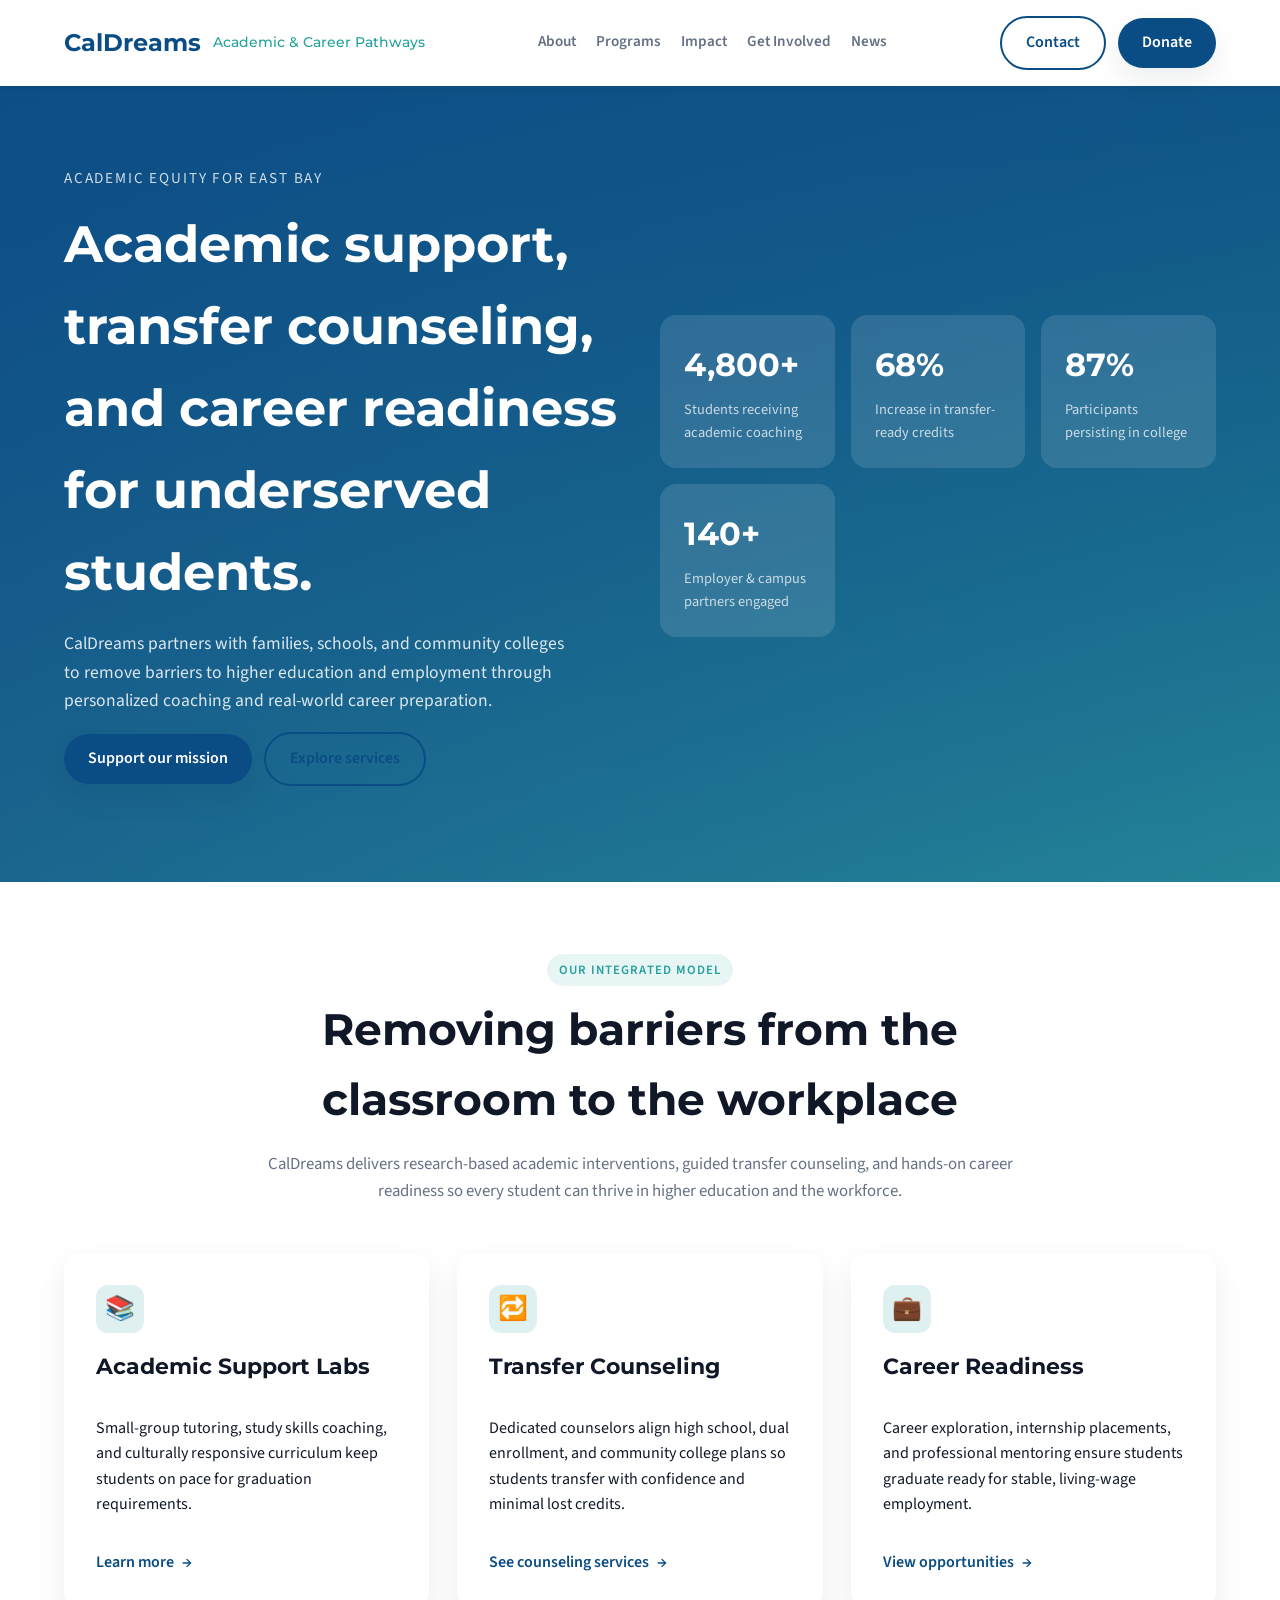
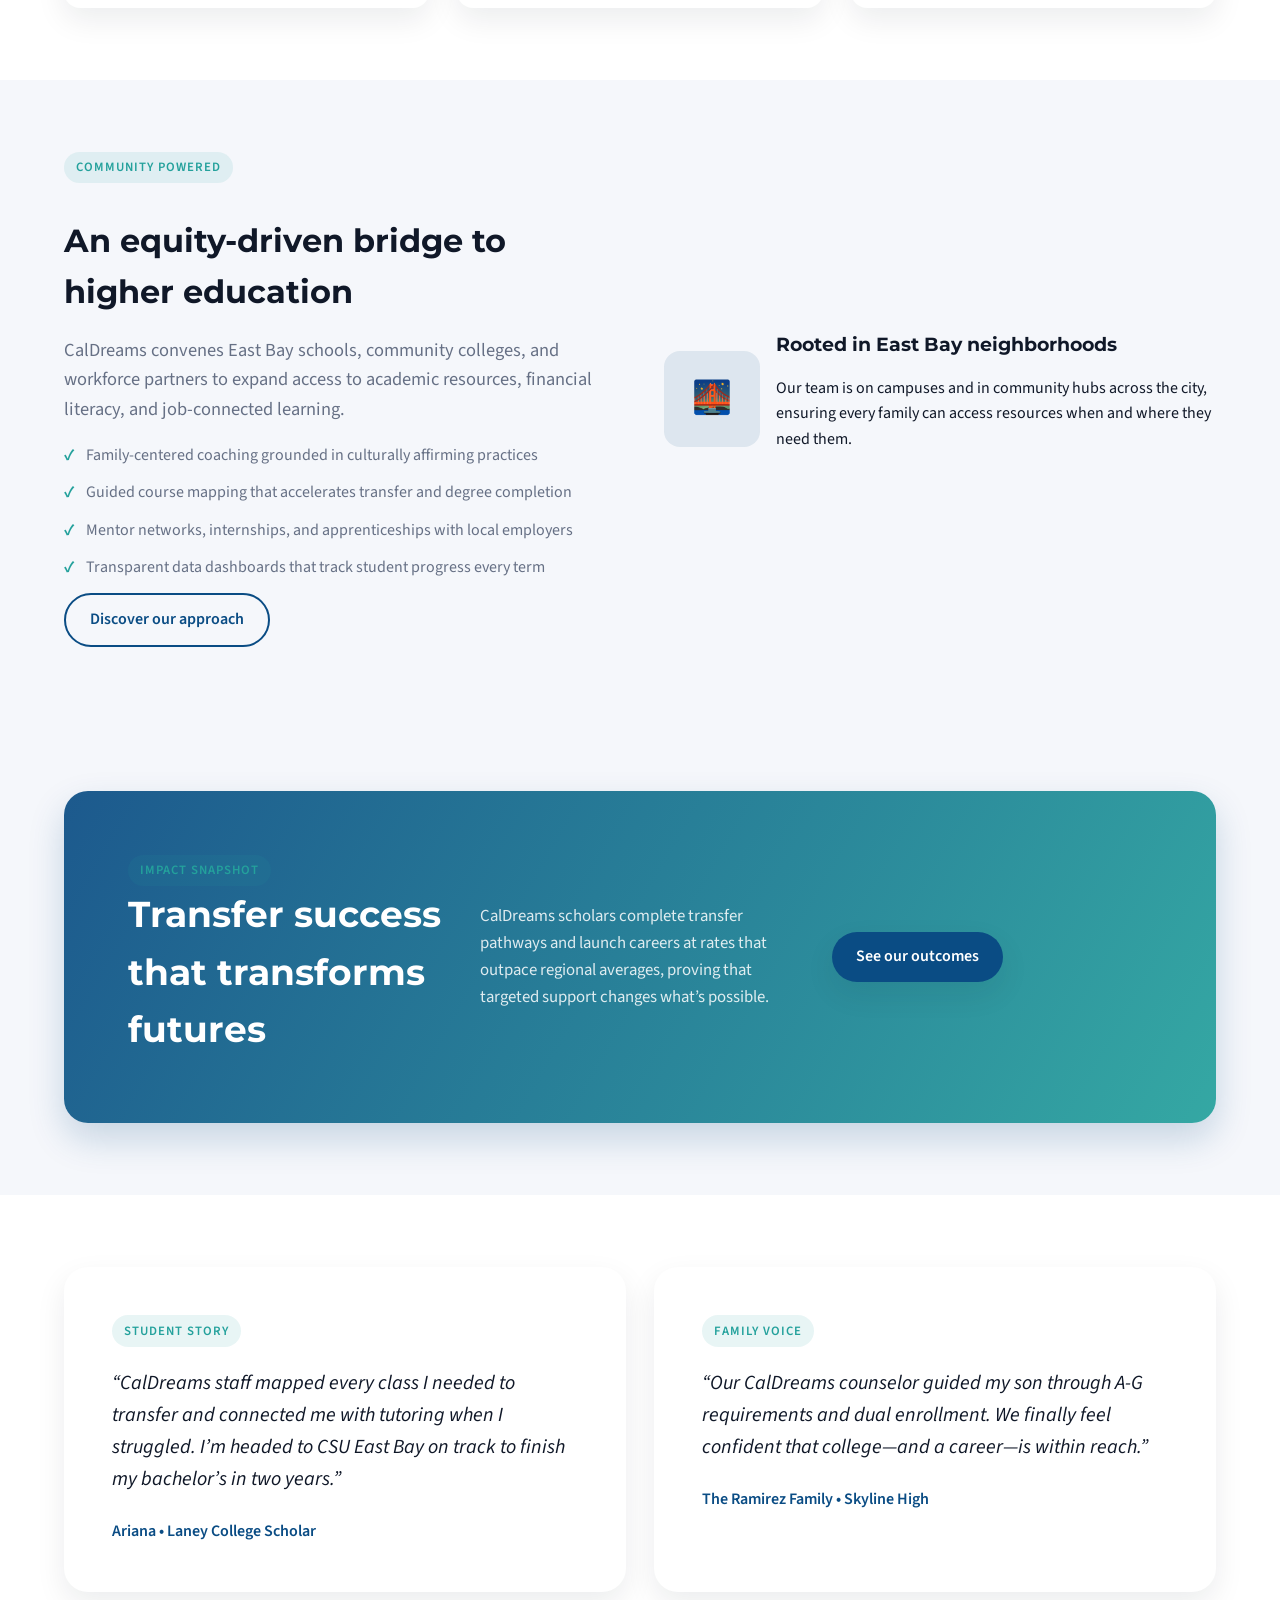
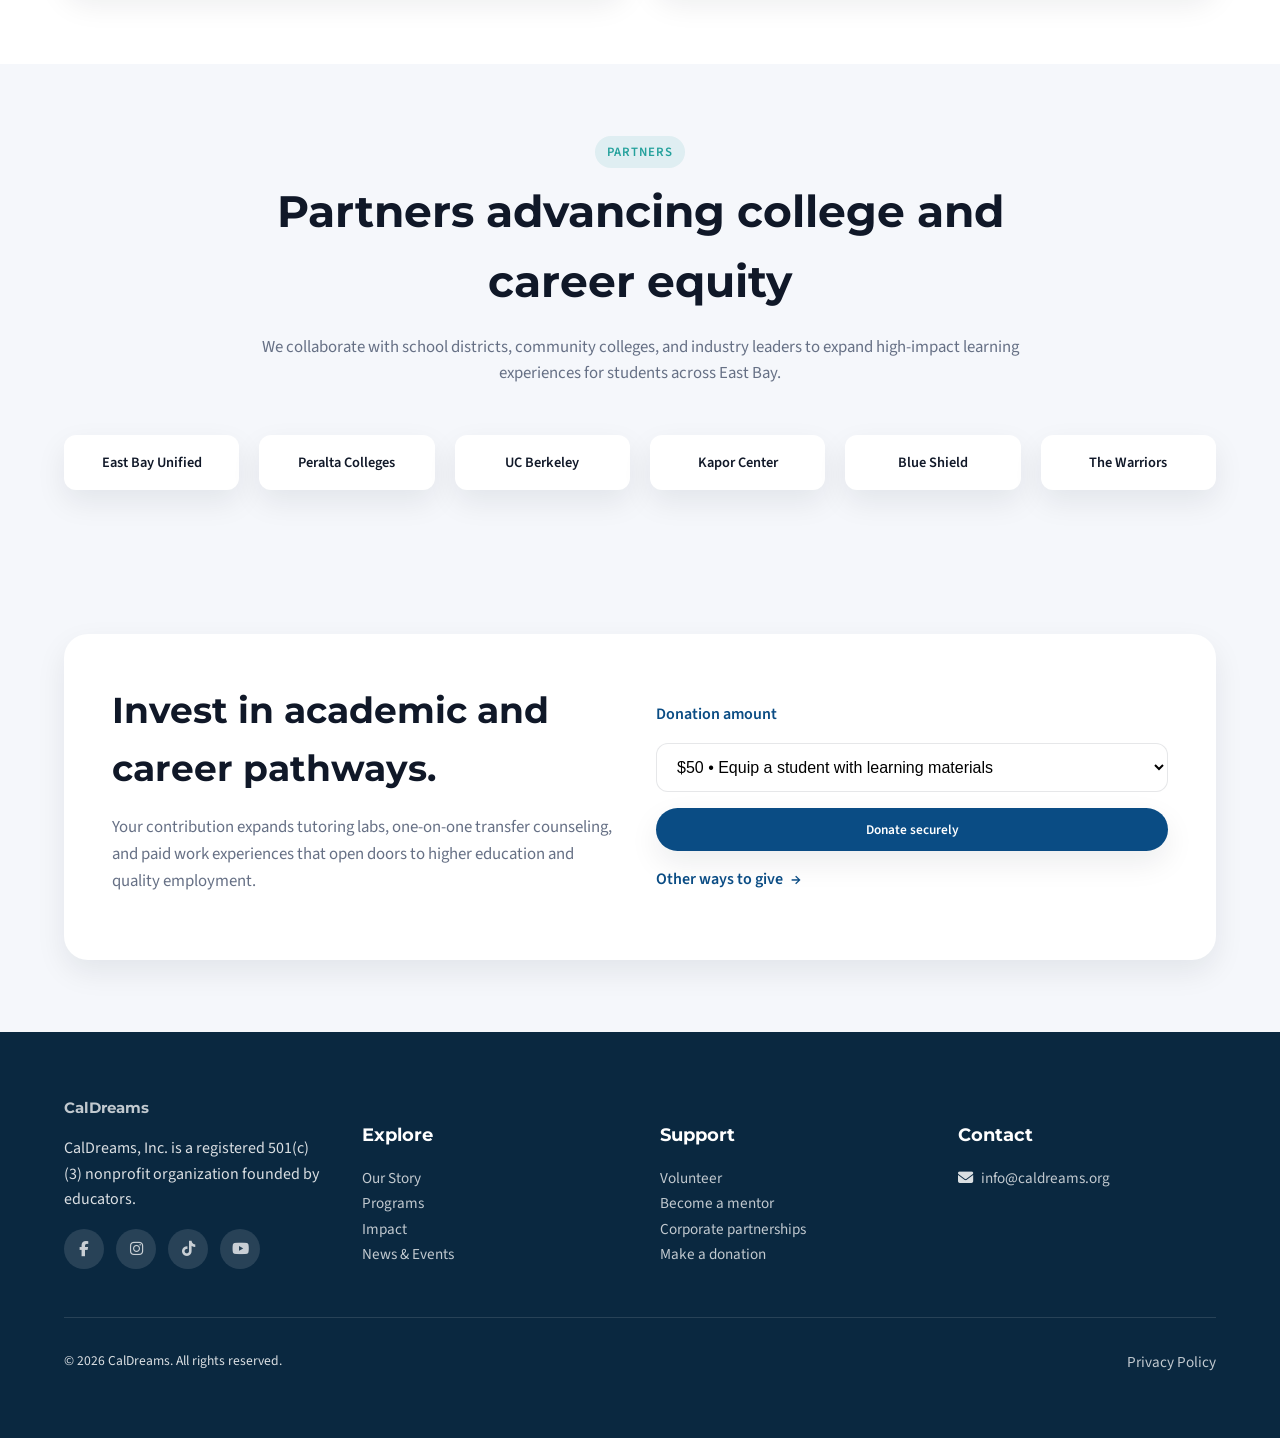
==== commit 8b1da494: "Major design overhaul: animations, icons, layout fixes - Fix hero text visibility (z-index: 1 on her" ====
--- a/index.html
+++ b/index.html
@@ -10,10 +10,12 @@
   <link
     href="https://fonts.googleapis.com/css2?family=Montserrat:wght@600;700&family=Source+Sans+Pro:wght@400;600&display=swap"
     rel="stylesheet" />
+  <link rel="stylesheet" href="https://cdnjs.cloudflare.com/ajax/libs/font-awesome/6.5.1/css/all.min.css" />
   <link rel="stylesheet" href="assets/css/styles.css" />
 </head>
 
 <body>
+  <div class="scroll-progress" aria-hidden="true"></div>
   <header class="site-header">
     <div class="container">
       <nav class="nav" data-site-nav>
@@ -83,7 +85,7 @@
       </div>
     </section>
 
-    <section>
+    <section class="section--white">
       <div class="container">
         <div class="section-heading">
           <span class="tag">Our Integrated Model</span>
@@ -94,7 +96,7 @@
             workforce.
           </p>
         </div>
-        <div class="grid grid--three">
+        <div class="grid grid--three" data-reveal>
           <article class="card">
             <div class="card__icon">📚</div>
             <h3 class="card__title">Academic Support Labs</h3>
@@ -127,7 +129,7 @@
     </section>
 
     <section>
-      <div class="container feature">
+      <div class="container feature" data-reveal>
         <div class="feature__content">
           <span class="tag">Community Powered</span>
           <h3>An equity-driven bridge to higher education</h3>
@@ -172,8 +174,8 @@
       </div>
     </section>
 
-    <section>
-      <div class="container grid grid--two">
+    <section class="section--white">
+      <div class="container grid grid--two" data-reveal>
         <article class="testimonials">
           <div class="tag">Student Story</div>
           <p class="testimonials__quote">
@@ -204,7 +206,7 @@
             high-impact learning experiences for students across East Bay.
           </p>
         </div>
-        <div class="partners">
+        <div class="partners" data-reveal>
           <span>East Bay Unified</span>
           <span>Peralta Colleges</span>
           <span>UC Berkeley</span>
@@ -251,10 +253,10 @@
             CalDreams, Inc. is a registered 501(c)(3) nonprofit organization founded by educators.
           </p>
           <div class="footer-socials">
-            <a href="https://www.facebook.com/caldreams.inc" aria-label="Follow on Facebook">f</a>
-            <a href="https://www.instagram.com/caldreams_edu/" aria-label="Follow on Instagram">⌾</a>
-            <a href="https://www.tiktok.com/@caldreams_edu" aria-label="Follow on TikTok">TT</a>
-            <a href="https://www.youtube.com/@CalDreams_Education" aria-label="Follow on YouTube">▶</a>
+            <a href="https://www.facebook.com/caldreams.inc" aria-label="Follow on Facebook" target="_blank" rel="noopener"><i class="fab fa-facebook-f"></i></a>
+            <a href="https://www.instagram.com/caldreams_edu/" aria-label="Follow on Instagram" target="_blank" rel="noopener"><i class="fab fa-instagram"></i></a>
+            <a href="https://www.tiktok.com/@caldreams_edu" aria-label="Follow on TikTok" target="_blank" rel="noopener"><i class="fab fa-tiktok"></i></a>
+            <a href="https://www.youtube.com/@CalDreams_Education" aria-label="Follow on YouTube" target="_blank" rel="noopener"><i class="fab fa-youtube"></i></a>
           </div>
         </div>
         <div>
@@ -278,10 +280,7 @@
         <div>
           <h4>Contact</h4>
           <ul>
-            <!-- <li>300 Lakeside Dr, Suite 600</li>
-              <li>Oakland, CA 94612</li>
-              <li><a href="tel:15105551234">(510) 555-1234</a></li>
-              <li><a href="mailto:info@caldreams.org">info@caldreams.org</a></li> -->
+            <li class="site-footer__contact-item"><i class="fas fa-envelope"></i><a href="mailto:info@caldreams.org">info@caldreams.org</a></li>
           </ul>
         </div>
       </div>
@@ -292,6 +291,7 @@
     </div>
   </footer>
 
+  <button class="back-to-top" aria-label="Back to top"><i class="fas fa-arrow-up"></i></button>
   <script src="assets/js/main.js"></script>
   <script>
     document.getElementById("year").textContent = new Date().getFullYear();
--- a/assets/css/styles.css
+++ b/assets/css/styles.css
@@ -98,9 +98,32 @@
   color: var(--color-muted);
 }
 
+.nav__links a {
+  position: relative;
+  padding-bottom: 3px;
+}
+
+.nav__links a::after {
+  content: '';
+  position: absolute;
+  bottom: -3px;
+  left: 50%;
+  right: 50%;
+  height: 2px;
+  background: var(--color-primary);
+  border-radius: 2px;
+  transition: left 0.25s ease, right 0.25s ease;
+}
+
 .nav__links a:hover,
 .nav__links a.active {
   color: var(--color-primary);
+}
+
+.nav__links a:hover::after,
+.nav__links a.active::after {
+  left: 0;
+  right: 0;
 }
 
 .nav__cta {
@@ -179,6 +202,7 @@
 
 .hero__content {
   position: relative;
+  z-index: 1; /* sit above the ::after gradient overlay */
   display: grid;
   gap: 2.5rem;
   grid-template-columns: repeat(auto-fit, minmax(280px, 1fr));
@@ -417,11 +441,31 @@
 
 .partners {
   display: grid;
-  gap: 1.5rem;
-  grid-template-columns: repeat(auto-fit, minmax(140px, 1fr));
+  gap: 1.25rem;
+  grid-template-columns: repeat(auto-fit, minmax(150px, 1fr));
   align-items: center;
   justify-items: center;
-  opacity: 0.85;
+}
+
+.partners span {
+  display: flex;
+  align-items: center;
+  justify-content: center;
+  width: 100%;
+  padding: 1rem 1.25rem;
+  border-radius: 0.75rem;
+  background: var(--color-white);
+  box-shadow: var(--shadow-soft);
+  font-weight: 600;
+  font-size: 0.9rem;
+  color: var(--color-dark);
+  text-align: center;
+  transition: box-shadow 0.2s ease, transform 0.2s ease;
+}
+
+.partners span:hover {
+  box-shadow: var(--shadow-hover);
+  transform: translateY(-3px);
 }
 
 /* CTA section */
@@ -653,3 +697,120 @@
     gap: 1.75rem;
   }
 }
+
+/* =============================================
+   Design Enhancements
+   ============================================= */
+
+/* Scroll-reveal: elements animate in when visible */
+[data-reveal] {
+  opacity: 0;
+  transform: translateY(28px);
+  transition: opacity 0.65s ease, transform 0.65s ease;
+}
+
+[data-reveal].is-visible {
+  opacity: 1;
+  transform: none;
+}
+
+/* Stagger cards and stat items inside revealed sections */
+[data-reveal] .card:nth-child(2),
+[data-reveal] .stats-grid__item:nth-child(2) { transition-delay: 0.1s; }
+[data-reveal] .card:nth-child(3),
+[data-reveal] .stats-grid__item:nth-child(3) { transition-delay: 0.2s; }
+[data-reveal] .card:nth-child(4),
+[data-reveal] .stats-grid__item:nth-child(4) { transition-delay: 0.3s; }
+
+/* White-background section variant */
+.section--white {
+  background: var(--color-white);
+}
+
+/* Scroll-progress bar at very top */
+.scroll-progress {
+  position: fixed;
+  top: 0;
+  left: 0;
+  height: 3px;
+  width: 0%;
+  background: linear-gradient(90deg, var(--color-primary), var(--color-secondary));
+  z-index: 1100;
+  transition: width 0.08s linear;
+}
+
+/* Back-to-top floating button */
+.back-to-top {
+  position: fixed;
+  bottom: 2rem;
+  right: 2rem;
+  width: 2.75rem;
+  height: 2.75rem;
+  border-radius: 50%;
+  background: var(--color-primary);
+  color: var(--color-white);
+  border: none;
+  cursor: pointer;
+  box-shadow: var(--shadow-hover);
+  display: grid;
+  place-items: center;
+  font-size: 1.1rem;
+  opacity: 0;
+  pointer-events: none;
+  transform: translateY(10px);
+  transition: opacity 0.3s ease, transform 0.3s ease, background 0.2s ease;
+  z-index: 900;
+}
+
+.back-to-top.is-visible {
+  opacity: 1;
+  pointer-events: auto;
+  transform: none;
+}
+
+.back-to-top:hover {
+  background: var(--color-secondary);
+}
+
+/* Footer social icons (Font Awesome) */
+.footer-socials a i {
+  font-size: 0.95rem;
+}
+
+/* Footer contact links */
+.site-footer__contact-item {
+  display: flex;
+  align-items: center;
+  gap: 0.5rem;
+  margin-bottom: 0.5rem;
+  font-size: 0.95rem;
+}
+
+/* Smooth page entrance */
+@keyframes fadeUp {
+  from { opacity: 0; transform: translateY(16px); }
+  to   { opacity: 1; transform: none; }
+}
+
+.page-hero h1,
+.hero__title {
+  animation: fadeUp 0.7s ease both;
+}
+
+.page-hero .breadcrumb,
+.hero__eyebrow {
+  animation: fadeUp 0.5s ease both;
+}
+
+.page-hero .lead,
+.hero__lead {
+  animation: fadeUp 0.7s 0.15s ease both;
+}
+
+.hero .nav__cta {
+  animation: fadeUp 0.7s 0.3s ease both;
+}
+
+.hero__stats {
+  animation: fadeUp 0.7s 0.2s ease both;
+}
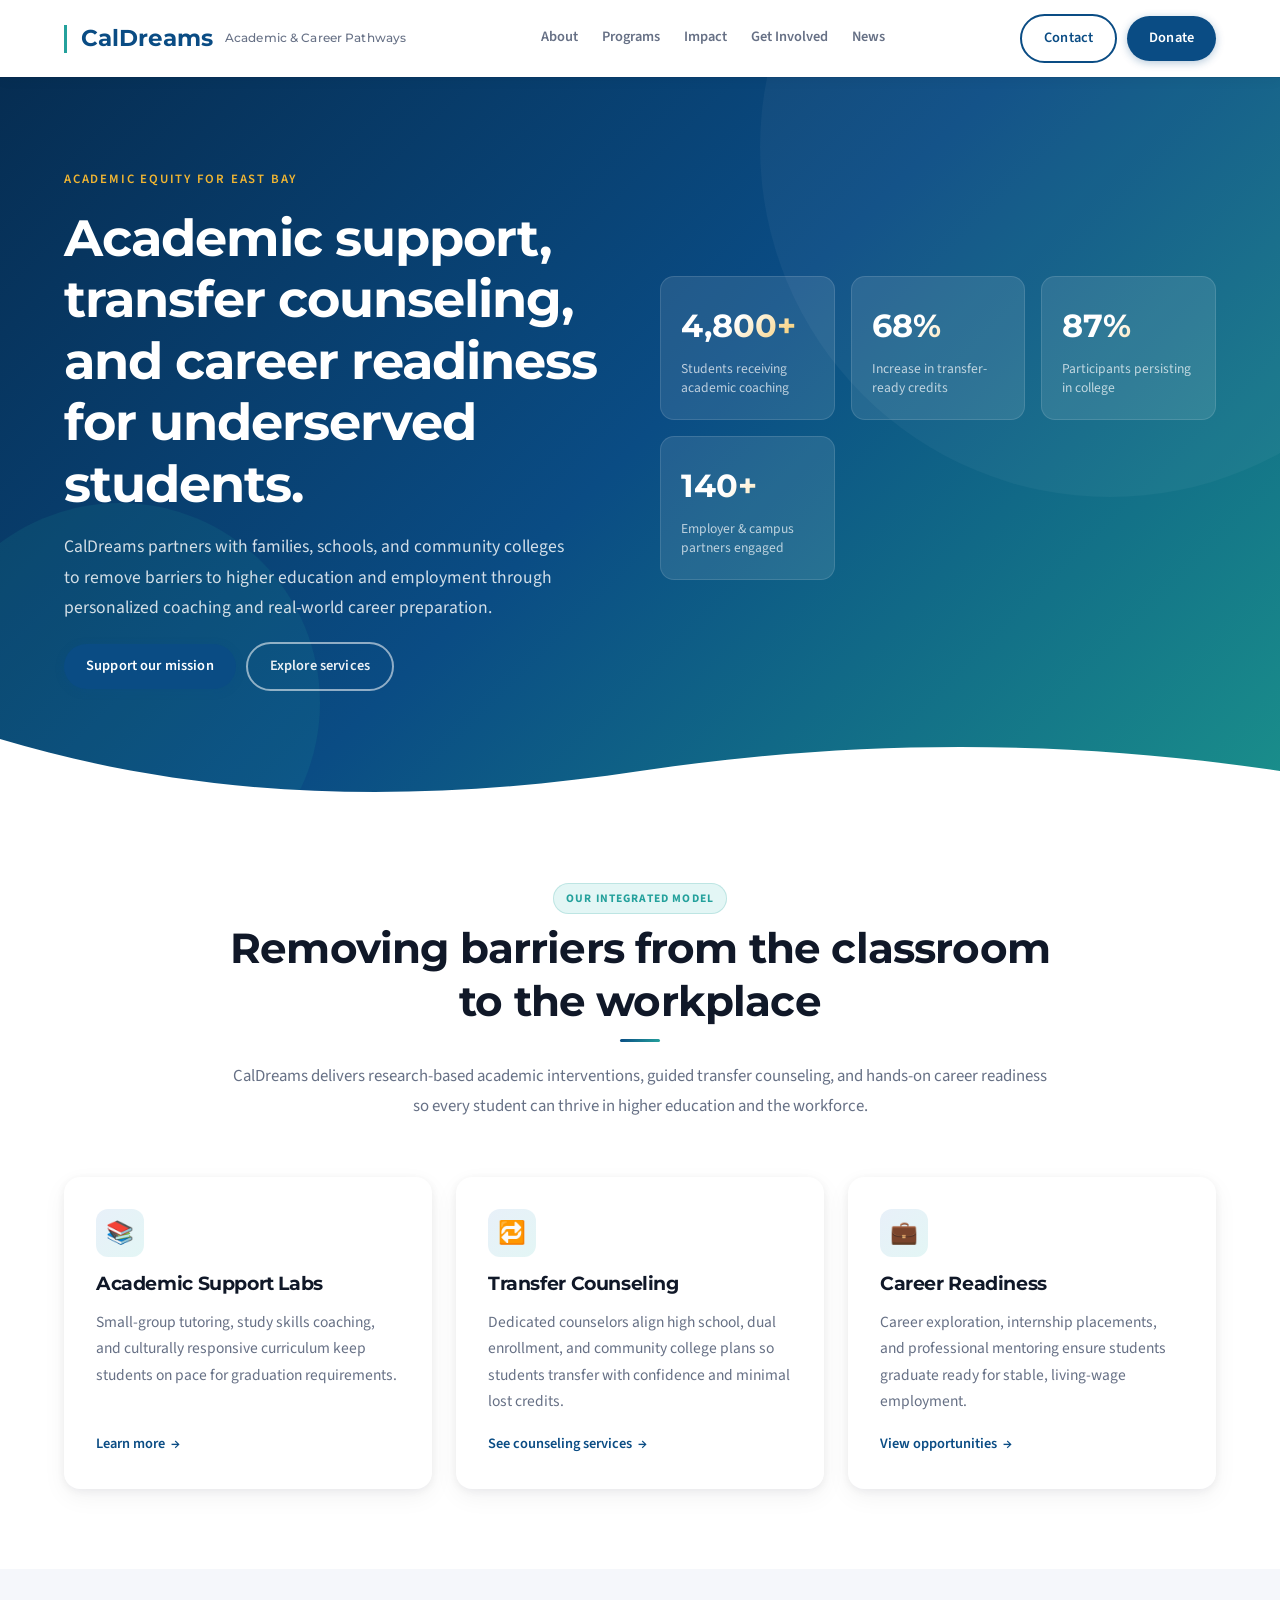
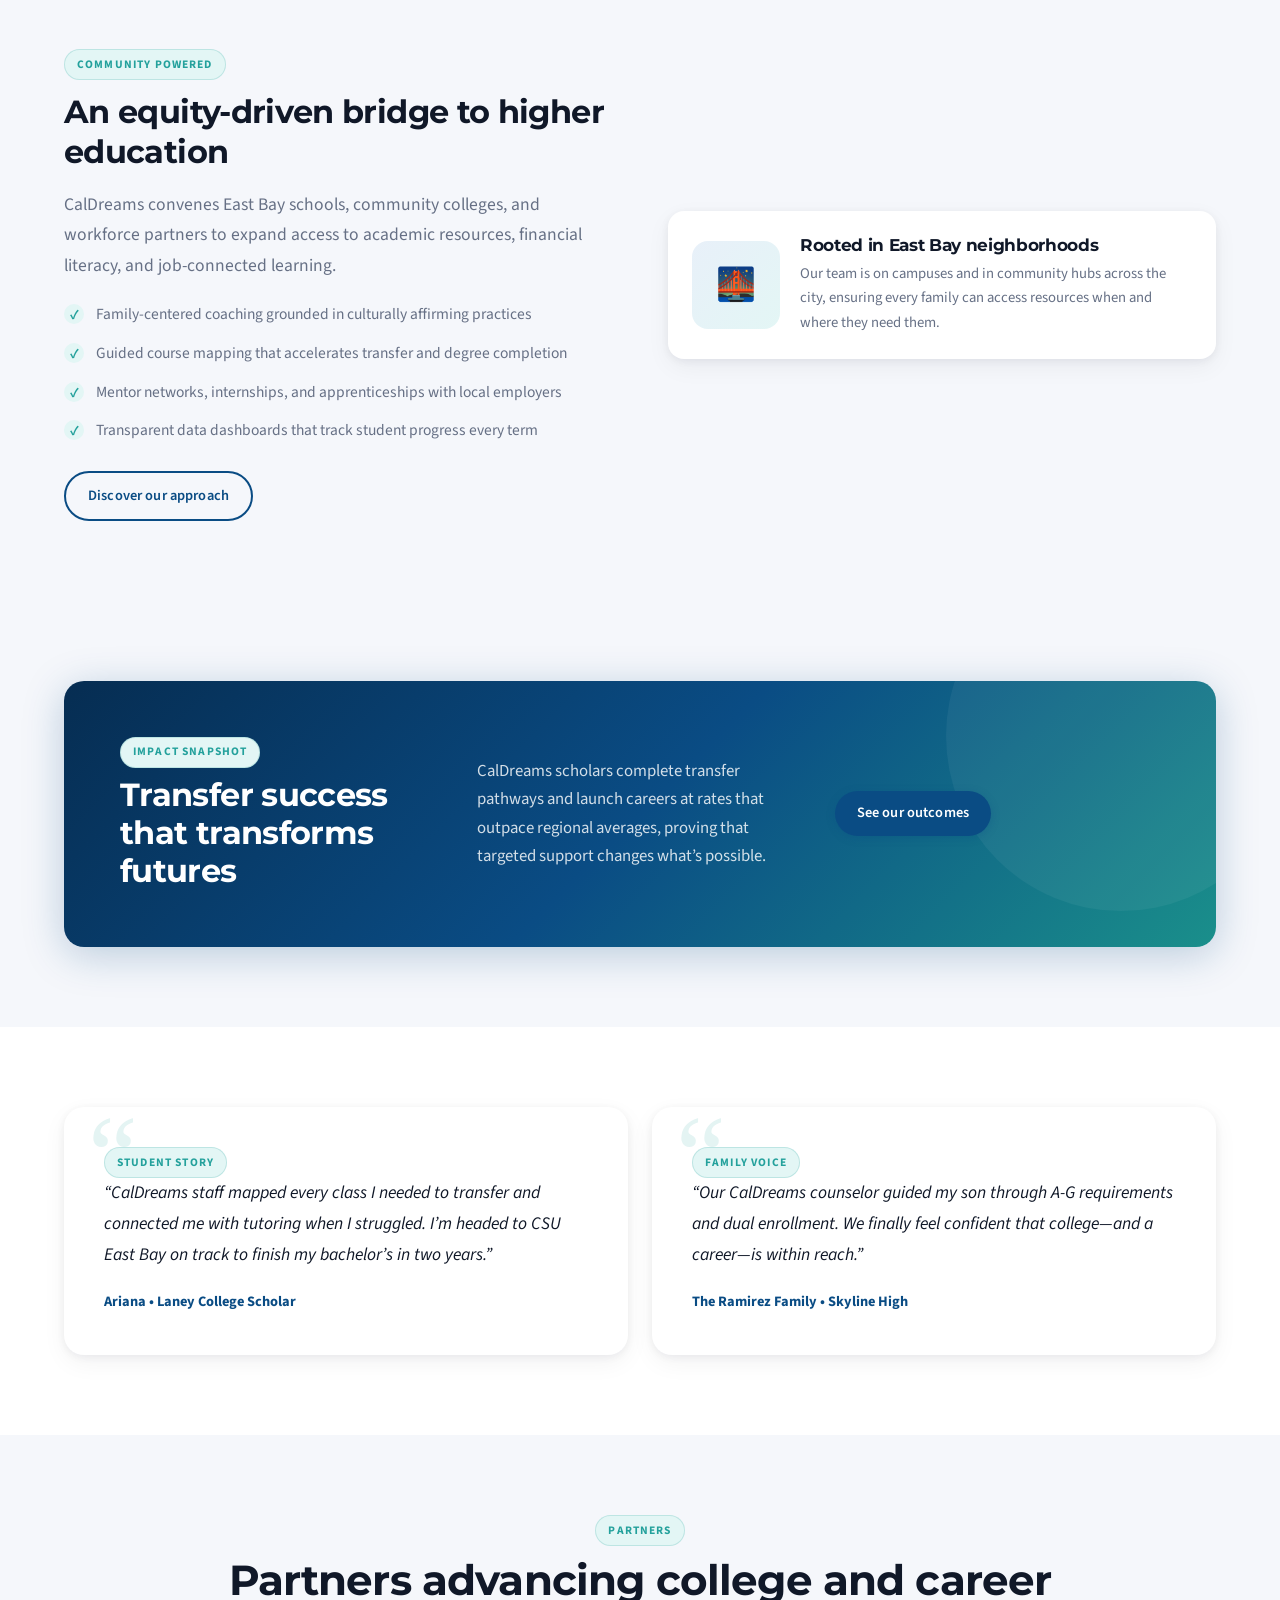
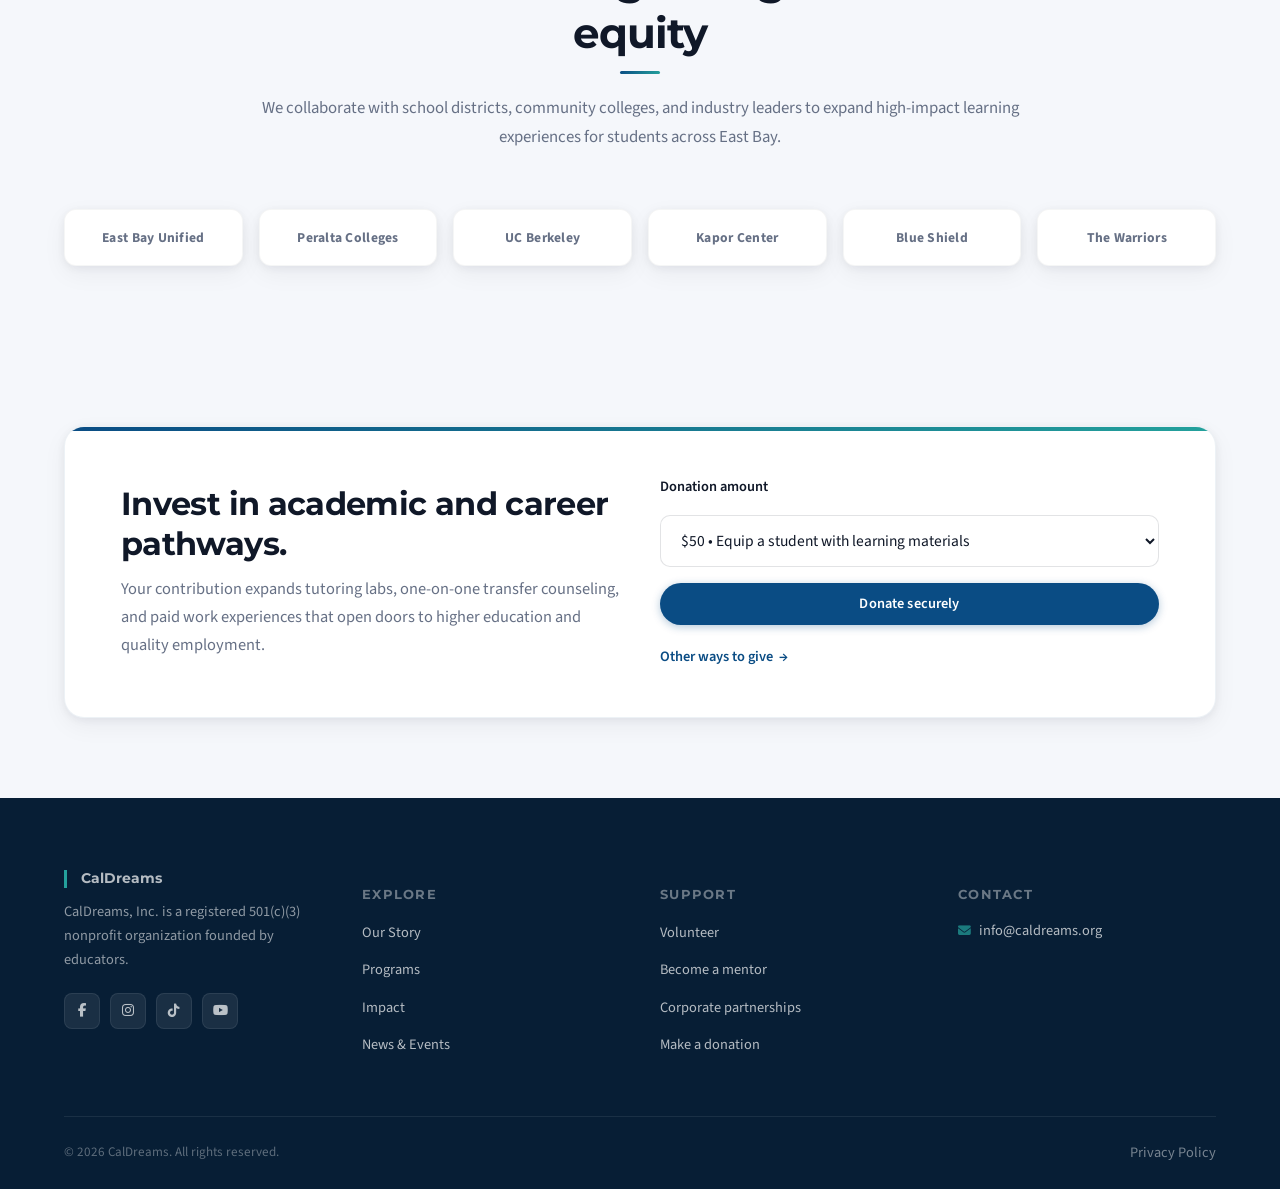
==== commit c6325dc8: "Redesign: modern UI overhaul + full mobile optimisation Visual improvements: - New design tokens (gr" ====
--- a/index.html
+++ b/index.html
@@ -24,7 +24,8 @@
           <span>Academic & Career Pathways</span>
         </a>
         <button class="nav__toggle" type="button" data-nav-toggle aria-label="Toggle navigation">
-          ☰
+          <i class="fas fa-bars nav-icon-open"></i>
+          <i class="fas fa-times nav-icon-close"></i>
         </button>
         <div class="nav__links">
           <a href="about.html">About</a>
@@ -83,6 +84,11 @@
           </div>
         </div>
       </div>
+      <div class="hero-wave" aria-hidden="true">
+        <svg viewBox="0 0 1440 72" fill="none" preserveAspectRatio="none" xmlns="http://www.w3.org/2000/svg">
+          <path d="M0,0 C240,72 480,72 720,36 C960,0 1200,0 1440,36 L1440,72 L0,72 Z" fill="#ffffff"/>
+        </svg>
+      </div>
     </section>
 
     <section class="section--white">
--- a/assets/css/styles.css
+++ b/assets/css/styles.css
@@ -1,52 +1,60 @@
-/* Core design tokens */
+/* =============================================
+   Design tokens
+   ============================================= */
 :root {
   --font-display: "Montserrat", "Helvetica Neue", Arial, sans-serif;
   --font-body: "Source Sans Pro", "Helvetica Neue", Arial, sans-serif;
-  --color-primary: #0a4c84;
-  --color-secondary: #24a19c;
-  --color-accent: #f2b632;
-  --color-muted: #667085;
-  --color-bg: #f5f7fb;
-  --color-white: #ffffff;
-  --color-dark: #101828;
+
+  --color-primary:        #0a4c84;
+  --color-primary-dark:   #083d6b;
+  --color-primary-light:  #e8f0f9;
+  --color-secondary:      #24a19c;
+  --color-secondary-light:#e3f6f5;
+  --color-accent:         #f2b632;
+  --color-muted:          #667085;
+  --color-bg:             #f5f7fb;
+  --color-white:          #ffffff;
+  --color-dark:           #101828;
+
   --max-width: 1200px;
-  --shadow-soft: 0 12px 30px rgba(16, 24, 40, 0.08);
-  --shadow-hover: 0 16px 36px rgba(10, 76, 132, 0.2);
-}
-
-/* Global resets */
-*,
-*::before,
-*::after {
-  box-sizing: border-box;
-}
+
+  --shadow-soft:  0 4px 20px rgba(16, 24, 40, 0.07);
+  --shadow-hover: 0 12px 36px rgba(10, 76, 132, 0.18);
+  --shadow-card:  0 2px 8px rgba(16, 24, 40, 0.06), 0 8px 24px rgba(16, 24, 40, 0.05);
+
+  --transition-fast: 0.15s ease;
+  --transition-base: 0.25s ease;
+  --transition-slow: 0.4s ease;
+
+  --gradient-brand: linear-gradient(135deg, var(--color-primary), var(--color-secondary));
+  --gradient-hero:  linear-gradient(135deg, #062d52 0%, #0a4c84 50%, #1a8f8b 100%);
+}
+
+/* =============================================
+   Global resets
+   ============================================= */
+*, *::before, *::after { box-sizing: border-box; }
 
 body {
   margin: 0;
   font-family: var(--font-body);
   color: var(--color-dark);
   background-color: var(--color-bg);
-  line-height: 1.6;
-}
-
-img {
-  max-width: 100%;
-  display: block;
-}
-
-a {
-  color: inherit;
-  text-decoration: none;
-}
-
-ul {
-  list-style: none;
-  margin: 0;
-  padding: 0;
-}
-
-button {
-  font-family: inherit;
+  line-height: 1.7;
+  -webkit-font-smoothing: antialiased;
+}
+
+img { max-width: 100%; display: block; }
+
+a { color: inherit; text-decoration: none; }
+
+ul { list-style: none; margin: 0; padding: 0; }
+
+button { font-family: inherit; }
+
+h1, h2, h3, h4, h5, h6 {
+  line-height: 1.25;
+  letter-spacing: -0.02em;
 }
 
 .container {
@@ -55,10 +63,12 @@
   padding: 0 1.5rem;
 }
 
-/* Navigation */
+/* =============================================
+   Navigation
+   ============================================= */
 .site-header {
   background: var(--color-white);
-  box-shadow: 0 2px 8px rgba(16, 24, 40, 0.05);
+  box-shadow: 0 1px 0 rgba(16, 24, 40, 0.08), 0 4px 12px rgba(16, 24, 40, 0.04);
   position: sticky;
   top: 0;
   z-index: 1000;
@@ -68,92 +78,98 @@
   display: flex;
   align-items: center;
   justify-content: space-between;
-  padding: 1rem 0;
+  padding: 0.875rem 0;
   gap: 1.5rem;
 }
 
 .nav__logo {
   font-family: var(--font-display);
   font-weight: 700;
-  font-size: 1.5rem;
+  font-size: 1.45rem;
   color: var(--color-primary);
   display: flex;
   align-items: center;
   gap: 0.75rem;
+  padding-left: 0.875rem;
+  border-left: 3px solid var(--color-secondary);
+  line-height: 1.2;
 }
 
 .nav__logo span {
   display: block;
-  font-size: 0.85rem;
+  font-size: 0.78rem;
   font-weight: 500;
-  color: var(--color-secondary);
+  color: var(--color-muted);
+  letter-spacing: 0.01em;
 }
 
 .nav__links {
   display: flex;
   align-items: center;
-  gap: 1.25rem;
+  gap: 1.5rem;
   font-weight: 600;
-  font-size: 0.95rem;
+  font-size: 0.9rem;
   color: var(--color-muted);
 }
 
 .nav__links a {
   position: relative;
-  padding-bottom: 3px;
+  padding-bottom: 2px;
+  transition: color var(--transition-fast);
 }
 
 .nav__links a::after {
   content: '';
   position: absolute;
-  bottom: -3px;
+  bottom: -2px;
   left: 50%;
   right: 50%;
   height: 2px;
-  background: var(--color-primary);
+  background: var(--gradient-brand);
   border-radius: 2px;
-  transition: left 0.25s ease, right 0.25s ease;
+  transition: left var(--transition-base), right var(--transition-base);
 }
 
 .nav__links a:hover,
-.nav__links a.active {
-  color: var(--color-primary);
-}
+.nav__links a.active { color: var(--color-primary); }
 
 .nav__links a:hover::after,
-.nav__links a.active::after {
-  left: 0;
-  right: 0;
-}
+.nav__links a.active::after { left: 0; right: 0; }
 
 .nav__cta {
   display: flex;
   align-items: center;
-  gap: 0.75rem;
-}
-
+  gap: 0.625rem;
+}
+
+/* =============================================
+   Buttons
+   ============================================= */
 .btn {
   display: inline-flex;
   align-items: center;
   justify-content: center;
   gap: 0.5rem;
-  padding: 0.75rem 1.5rem;
+  padding: 0.65rem 1.375rem;
   border-radius: 999px;
   border: none;
   font-weight: 600;
+  font-size: 0.9rem;
   cursor: pointer;
-  transition: transform 0.2s ease, box-shadow 0.2s ease;
+  transition: transform var(--transition-base), box-shadow var(--transition-base), background var(--transition-base);
+  letter-spacing: 0.01em;
 }
 
 .btn--primary {
   background: var(--color-primary);
   color: var(--color-white);
-  box-shadow: var(--shadow-soft);
+  box-shadow: 0 2px 8px rgba(10, 76, 132, 0.3);
 }
 
 .btn--primary:hover {
+  background: var(--color-primary-dark);
   transform: translateY(-2px);
-  box-shadow: var(--shadow-hover);
+  box-shadow: 0 6px 20px rgba(10, 76, 132, 0.35);
 }
 
 .btn--outline {
@@ -163,7 +179,8 @@
 }
 
 .btn--outline:hover {
-  background: rgba(10, 76, 132, 0.08);
+  background: var(--color-primary-light);
+  transform: translateY(-1px);
 }
 
 .btn--outline.active {
@@ -173,36 +190,98 @@
   box-shadow: var(--shadow-soft);
 }
 
-.btn--outline.active:hover {
-  box-shadow: var(--shadow-hover);
-}
-
+.btn--outline.active:hover { box-shadow: var(--shadow-hover); }
+
+/* Mobile nav toggle */
 .nav__toggle {
   display: none;
   background: transparent;
-  border: none;
-  font-size: 1.5rem;
-}
-
-/* Hero section */
+  border: 1.5px solid rgba(10, 76, 132, 0.2);
+  border-radius: 0.5rem;
+  color: var(--color-primary);
+  font-size: 1rem;
+  width: 2.5rem;
+  height: 2.5rem;
+  cursor: pointer;
+  transition: background var(--transition-fast), border-color var(--transition-fast);
+  place-items: center;
+}
+
+.nav__toggle:hover {
+  background: var(--color-primary-light);
+  border-color: var(--color-primary);
+}
+
+.nav-icon-close { display: none; }
+.nav.is-open .nav-icon-open  { display: none; }
+.nav.is-open .nav-icon-close { display: block; }
+
+/* =============================================
+   Hero section
+   ============================================= */
 .hero {
   position: relative;
-  background: linear-gradient(135deg, rgba(10, 76, 132, 0.92), rgba(36, 161, 156, 0.92));
+  background: var(--gradient-hero);
   color: var(--color-white);
-  padding: 5rem 0 6rem;
+  padding: 5.5rem 0 7rem;
   overflow: hidden;
+}
+
+/* Decorative circles */
+.hero::before {
+  content: "";
+  position: absolute;
+  width: 700px;
+  height: 700px;
+  border-radius: 50%;
+  background: rgba(255, 255, 255, 0.04);
+  top: -280px;
+  right: -180px;
+  pointer-events: none;
 }
 
 .hero::after {
   content: "";
   position: absolute;
-  inset: 0;
-  background: linear-gradient(180deg, rgba(10, 76, 132, 0.85), rgba(10, 76, 132, 0.4));
+  width: 400px;
+  height: 400px;
+  border-radius: 50%;
+  background: rgba(36, 161, 156, 0.12);
+  bottom: -100px;
+  left: -80px;
+  pointer-events: none;
+}
+
+/* Wave divider at bottom of hero */
+.hero-wave {
+  position: absolute;
+  bottom: 0;
+  left: 0;
+  right: 0;
+  line-height: 0;
+  z-index: 1;
+}
+
+.hero-wave svg {
+  display: block;
+  width: 100%;
+}
+
+/* Buttons inside hero need to work on a dark background */
+.hero .btn--outline {
+  border-color: rgba(255, 255, 255, 0.55);
+  color: rgba(255, 255, 255, 0.92);
+}
+
+.hero .btn--outline:hover {
+  background: rgba(255, 255, 255, 0.12);
+  border-color: rgba(255, 255, 255, 0.9);
+  color: var(--color-white);
 }
 
 .hero__content {
   position: relative;
-  z-index: 1; /* sit above the ::after gradient overlay */
+  z-index: 2;
   display: grid;
   gap: 2.5rem;
   grid-template-columns: repeat(auto-fit, minmax(280px, 1fr));
@@ -210,239 +289,380 @@
 }
 
 .hero__eyebrow {
-  font-size: 0.95rem;
-  letter-spacing: 0.12em;
+  display: inline-block;
+  font-size: 0.8rem;
+  font-weight: 600;
+  letter-spacing: 0.14em;
   text-transform: uppercase;
-  color: rgba(255, 255, 255, 0.8);
+  color: var(--color-accent);
+  margin-bottom: 0.5rem;
 }
 
 .hero__title {
   font-family: var(--font-display);
-  font-size: clamp(2.5rem, 4vw, 3.5rem);
-  margin: 0.75rem 0;
+  font-size: clamp(2.25rem, 4vw, 3.25rem);
+  margin: 0.5rem 0 1rem;
+  line-height: 1.2;
 }
 
 .hero__lead {
   font-size: 1.1rem;
   max-width: 32rem;
-  color: rgba(255, 255, 255, 0.85);
+  color: rgba(255, 255, 255, 0.82);
+  line-height: 1.75;
 }
 
 .hero__stats {
   display: grid;
   gap: 1rem;
-  grid-template-columns: repeat(auto-fit, minmax(150px, 1fr));
+  grid-template-columns: repeat(auto-fit, minmax(148px, 1fr));
 }
 
 .stat-card {
-  background: rgba(255, 255, 255, 0.12);
-  padding: 1.5rem;
-  border-radius: 1rem;
-  backdrop-filter: blur(8px);
+  background: rgba(255, 255, 255, 0.1);
+  padding: 1.375rem 1.25rem;
+  border-radius: 0.875rem;
+  backdrop-filter: blur(10px);
+  border: 1px solid rgba(255, 255, 255, 0.12);
+  transition: transform var(--transition-base), background var(--transition-base);
+}
+
+.stat-card:hover {
+  background: rgba(255, 255, 255, 0.16);
+  transform: translateY(-3px);
 }
 
 .stat-card__value {
   font-family: var(--font-display);
   font-size: 2rem;
   font-weight: 700;
-  margin-bottom: 0.5rem;
+  margin-bottom: 0.35rem;
+  background: linear-gradient(135deg, #fff 40%, var(--color-accent));
+  -webkit-background-clip: text;
+  -webkit-text-fill-color: transparent;
+  background-clip: text;
 }
 
 .stat-card__label {
-  font-size: 0.9rem;
-  color: rgba(255, 255, 255, 0.75);
-}
-
-/* Section patterns */
-section {
-  padding: 4.5rem 0;
-}
+  font-size: 0.85rem;
+  color: rgba(255, 255, 255, 0.7);
+  line-height: 1.4;
+}
+
+/* =============================================
+   Section patterns
+   ============================================= */
+section { padding: 5rem 0; }
+
+.section--white { background: var(--color-white); }
 
 .section-heading {
   text-align: center;
-  max-width: 48rem;
-  margin: 0 auto 3rem;
+  max-width: 52rem;
+  margin: 0 auto 3.5rem;
 }
 
 .section-heading h2 {
   font-family: var(--font-display);
-  font-size: clamp(2rem, 3.5vw, 2.75rem);
-  margin: 0.5rem 0;
+  font-size: clamp(1.875rem, 3.5vw, 2.625rem);
+  margin: 0.5rem 0 0;
+  color: var(--color-dark);
+}
+
+/* Colored accent underline */
+.section-heading h2::after {
+  content: '';
+  display: block;
+  width: 2.5rem;
+  height: 3px;
+  background: var(--gradient-brand);
+  border-radius: 2px;
+  margin: 0.75rem auto 1.25rem;
 }
 
 .section-heading p {
   color: var(--color-muted);
   font-size: 1.05rem;
-}
-
-.grid {
-  display: grid;
-  gap: 1.75rem;
-}
-
-.grid--three {
-  grid-template-columns: repeat(auto-fit, minmax(260px, 1fr));
-}
-
-.grid--two {
-  grid-template-columns: repeat(auto-fit, minmax(320px, 1fr));
-}
+  line-height: 1.75;
+  margin: 0;
+}
+
+/* =============================================
+   Grid & Cards
+   ============================================= */
+.grid { display: grid; gap: 1.5rem; }
+
+.grid--three { grid-template-columns: repeat(auto-fit, minmax(260px, 1fr)); }
+.grid--two   { grid-template-columns: repeat(auto-fit, minmax(320px, 1fr)); }
 
 .card {
+  position: relative;
   background: var(--color-white);
   border-radius: 1rem;
   padding: 2rem;
-  box-shadow: var(--shadow-soft);
+  box-shadow: var(--shadow-card);
   display: flex;
   flex-direction: column;
-  gap: 1rem;
-  transition: transform 0.2s ease, box-shadow 0.2s ease;
+  gap: 0.875rem;
+  transition: transform var(--transition-base), box-shadow var(--transition-base);
+  overflow: hidden;
+}
+
+/* Gradient accent bar at top on hover */
+.card::before {
+  content: '';
+  position: absolute;
+  top: 0;
+  left: 0;
+  right: 0;
+  height: 3px;
+  background: var(--gradient-brand);
+  border-radius: 1rem 1rem 0 0;
+  opacity: 0;
+  transition: opacity var(--transition-base);
 }
 
 .card:hover {
-  transform: translateY(-6px);
+  transform: translateY(-5px);
   box-shadow: var(--shadow-hover);
 }
+
+.card:hover::before { opacity: 1; }
 
 .card__icon {
   width: 3rem;
   height: 3rem;
   border-radius: 0.75rem;
-  background: rgba(36, 161, 156, 0.15);
+  background: linear-gradient(135deg, var(--color-primary-light), var(--color-secondary-light));
   display: grid;
   place-items: center;
-  font-size: 1.5rem;
-  color: var(--color-secondary);
+  font-size: 1.4rem;
+  flex-shrink: 0;
 }
 
 .card__title {
   font-family: var(--font-display);
-  font-size: 1.35rem;
+  font-size: 1.2rem;
   margin: 0;
-}
+  color: var(--color-dark);
+}
+
+.card p { color: var(--color-muted); margin: 0; font-size: 0.97rem; line-height: 1.7; }
 
 .card__link {
   display: inline-flex;
   align-items: center;
-  gap: 0.5rem;
+  gap: 0.4rem;
   font-weight: 600;
+  font-size: 0.9rem;
   color: var(--color-primary);
+  margin-top: auto;
+  padding-top: 0.25rem;
+  transition: gap var(--transition-fast);
 }
 
 .card__link::after {
   content: "→";
-  transition: transform 0.2s ease;
-}
-
-.card__link:hover::after {
-  transform: translateX(4px);
-}
-
+  transition: transform var(--transition-base);
+}
+
+.card__link:hover::after { transform: translateX(4px); }
+.card__link:hover { gap: 0.6rem; }
+
+/* =============================================
+   Feature section
+   ============================================= */
 .feature {
   display: grid;
   grid-template-columns: repeat(auto-fit, minmax(280px, 1fr));
-  gap: 3rem;
+  gap: 3.5rem;
   align-items: center;
 }
 
 .feature__content h3 {
   font-family: var(--font-display);
-  font-size: 2rem;
-  margin-bottom: 1rem;
-}
+  font-size: clamp(1.75rem, 2.5vw, 2.125rem);
+  margin: 0.75rem 0 1rem;
+  color: var(--color-dark);
+}
+
+.feature__list { margin: 1.25rem 0 1.75rem; }
 
 .feature__list li {
   display: flex;
   gap: 0.75rem;
-  margin-bottom: 0.75rem;
+  margin-bottom: 0.875rem;
   color: var(--color-muted);
+  font-size: 0.97rem;
+  line-height: 1.6;
+  align-items: flex-start;
 }
 
 .feature__list li::before {
   content: "✓";
   font-weight: 700;
   color: var(--color-secondary);
-}
-
+  font-size: 0.85rem;
+  background: var(--color-secondary-light);
+  width: 1.25rem;
+  height: 1.25rem;
+  border-radius: 50%;
+  display: grid;
+  place-items: center;
+  flex-shrink: 0;
+  margin-top: 0.125rem;
+}
+
+/* =============================================
+   Impact highlight
+   ============================================= */
 .impact-highlight {
-  background: linear-gradient(120deg, rgba(10, 76, 132, 0.92), rgba(36, 161, 156, 0.92));
+  background: var(--gradient-hero);
   color: var(--color-white);
-  padding: 4rem;
-  border-radius: 1.5rem;
+  padding: 3.5rem;
+  border-radius: 1.25rem;
   display: grid;
   grid-template-columns: repeat(auto-fit, minmax(240px, 1fr));
   gap: 2rem;
   align-items: center;
-  box-shadow: var(--shadow-hover);
+  box-shadow: 0 8px 40px rgba(10, 76, 132, 0.25);
+  position: relative;
+  overflow: hidden;
+}
+
+.impact-highlight::before {
+  content: '';
+  position: absolute;
+  width: 350px;
+  height: 350px;
+  border-radius: 50%;
+  background: rgba(255, 255, 255, 0.05);
+  top: -120px;
+  right: -80px;
+  pointer-events: none;
 }
 
 .impact-highlight h3 {
   font-family: var(--font-display);
-  font-size: 2.25rem;
-  margin: 0;
-}
+  font-size: clamp(1.75rem, 2.5vw, 2.125rem);
+  margin: 0.5rem 0 0;
+  line-height: 1.2;
+}
+
+.impact-highlight > div:first-child { position: relative; z-index: 1; }
 
 .impact-highlight p {
   font-size: 1.05rem;
-  color: rgba(255, 255, 255, 0.85);
-}
-
-.impact-highlight .btn {
-  justify-self: start;
-}
-
+  color: rgba(255, 255, 255, 0.82);
+  line-height: 1.7;
+  margin: 0;
+  position: relative;
+  z-index: 1;
+}
+
+.impact-highlight .btn { justify-self: start; position: relative; z-index: 1; }
+
+/* =============================================
+   Page hero (inner pages)
+   ============================================= */
 .page-hero {
-  background: linear-gradient(135deg, rgba(10, 76, 132, 0.92), rgba(36, 161, 156, 0.85));
+  background: var(--gradient-hero);
   color: var(--color-white);
-  padding: 4rem 0;
+  padding: 4.5rem 0;
   text-align: center;
+  position: relative;
+  overflow: hidden;
+}
+
+.page-hero::before {
+  content: '';
+  position: absolute;
+  width: 500px;
+  height: 500px;
+  border-radius: 50%;
+  background: rgba(255, 255, 255, 0.05);
+  top: -200px;
+  right: -100px;
+  pointer-events: none;
 }
 
 .page-hero h1 {
   font-family: var(--font-display);
-  font-size: clamp(2.25rem, 4vw, 3rem);
-  margin-bottom: 1rem;
+  font-size: clamp(2rem, 4vw, 3rem);
+  margin: 1rem 0 0.75rem;
+  position: relative;
+  z-index: 1;
 }
 
 .breadcrumb {
   display: inline-flex;
   gap: 0.5rem;
   align-items: center;
-  font-size: 0.95rem;
-  color: rgba(255, 255, 255, 0.75);
+  font-size: 0.85rem;
+  color: rgba(255, 255, 255, 0.65);
+  position: relative;
+  z-index: 1;
 }
 
 .breadcrumb a {
-  color: rgba(255, 255, 255, 0.9);
-}
-
-.breadcrumb span {
-  opacity: 0.6;
-}
-
+  color: rgba(255, 255, 255, 0.85);
+  transition: color var(--transition-fast);
+}
+
+.breadcrumb a:hover { color: var(--color-white); }
+.breadcrumb span { opacity: 0.5; }
+
+/* =============================================
+   Testimonials
+   ============================================= */
 .testimonials {
+  position: relative;
   background: var(--color-white);
-  border-radius: 1.5rem;
-  padding: 3rem;
-  box-shadow: var(--shadow-soft);
+  border-radius: 1.25rem;
+  padding: 2.5rem;
+  box-shadow: var(--shadow-card);
+  overflow: hidden;
+}
+
+.testimonials::before {
+  content: '\201C';
+  position: absolute;
+  top: -0.5rem;
+  left: 1.5rem;
+  font-family: Georgia, serif;
+  font-size: 7rem;
+  line-height: 1;
+  color: var(--color-secondary);
+  opacity: 0.12;
+  pointer-events: none;
+  user-select: none;
 }
 
 .testimonials__quote {
-  font-size: 1.25rem;
+  font-size: 1.1rem;
   font-style: italic;
   color: var(--color-dark);
-  margin-bottom: 1.5rem;
+  line-height: 1.75;
+  margin: 0 0 1.25rem;
+  position: relative;
+  z-index: 1;
 }
 
 .testimonials__author {
-  font-weight: 600;
+  font-weight: 700;
+  font-size: 0.9rem;
   color: var(--color-primary);
-}
-
+  position: relative;
+  z-index: 1;
+}
+
+/* =============================================
+   Partners
+   ============================================= */
 .partners {
   display: grid;
-  gap: 1.25rem;
-  grid-template-columns: repeat(auto-fit, minmax(150px, 1fr));
+  gap: 1rem;
+  grid-template-columns: repeat(auto-fit, minmax(140px, 1fr));
   align-items: center;
   justify-items: center;
 }
@@ -455,118 +675,171 @@
   padding: 1rem 1.25rem;
   border-radius: 0.75rem;
   background: var(--color-white);
-  box-shadow: var(--shadow-soft);
-  font-weight: 600;
-  font-size: 0.9rem;
-  color: var(--color-dark);
+  box-shadow: var(--shadow-card);
+  font-weight: 700;
+  font-size: 0.85rem;
+  color: var(--color-muted);
   text-align: center;
-  transition: box-shadow 0.2s ease, transform 0.2s ease;
+  transition: box-shadow var(--transition-base), transform var(--transition-base), color var(--transition-base);
+  border: 1px solid rgba(16, 24, 40, 0.04);
+  letter-spacing: 0.02em;
 }
 
 .partners span:hover {
   box-shadow: var(--shadow-hover);
   transform: translateY(-3px);
-}
-
-/* CTA section */
+  color: var(--color-primary);
+}
+
+/* =============================================
+   CTA section
+   ============================================= */
 .cta {
   background: var(--color-white);
-  border-radius: 1.5rem;
-  padding: 3rem;
-  display: grid;
-  gap: 2rem;
+  border-radius: 1.25rem;
+  padding: 3rem 3.5rem;
+  display: grid;
+  gap: 2.5rem;
   grid-template-columns: repeat(auto-fit, minmax(280px, 1fr));
   align-items: center;
-  box-shadow: var(--shadow-soft);
+  box-shadow: var(--shadow-card);
+  border: 1px solid rgba(10, 76, 132, 0.07);
+  position: relative;
+  overflow: hidden;
+}
+
+.cta::before {
+  content: '';
+  position: absolute;
+  top: 0;
+  left: 0;
+  right: 0;
+  height: 4px;
+  background: var(--gradient-brand);
 }
 
 .cta__title {
   font-family: var(--font-display);
-  font-size: 2.25rem;
-  margin: 0 0 1rem 0;
+  font-size: clamp(1.625rem, 2.5vw, 2.125rem);
+  margin: 0 0 0.75rem;
+  color: var(--color-dark);
+  line-height: 1.25;
 }
 
 .cta__copy {
   color: var(--color-muted);
-  font-size: 1.05rem;
-}
-
-/* Footer */
+  font-size: 1.025rem;
+  line-height: 1.7;
+  margin: 0;
+}
+
+/* =============================================
+   Footer
+   ============================================= */
 .site-footer {
-  background: #0a2840;
-  color: rgba(255, 255, 255, 0.85);
-  padding: 4rem 0;
+  background: #071e35;
+  color: rgba(255, 255, 255, 0.75);
+  padding: 4.5rem 0 0;
 }
 
 .site-footer__grid {
   display: grid;
   gap: 2.5rem;
-  grid-template-columns: repeat(auto-fit, minmax(220px, 1fr));
+  grid-template-columns: repeat(auto-fit, minmax(200px, 1fr));
+  padding-bottom: 3rem;
+}
+
+.site-footer p {
+  font-size: 0.9rem;
+  line-height: 1.7;
+  margin: 0.75rem 0 1.25rem;
+  color: rgba(255, 255, 255, 0.55);
 }
 
 .site-footer h4 {
   font-family: var(--font-display);
-  font-size: 1.15rem;
+  font-size: 0.8rem;
+  font-weight: 700;
+  letter-spacing: 0.1em;
+  text-transform: uppercase;
   margin-bottom: 1rem;
-  color: var(--color-white);
-}
+  color: rgba(255, 255, 255, 0.4);
+}
+
+.site-footer ul li { margin-bottom: 0.625rem; }
 
 .site-footer a {
-  color: rgba(255, 255, 255, 0.75);
-  font-size: 0.95rem;
-}
-
-.site-footer a:hover {
-  color: var(--color-accent);
-}
+  color: rgba(255, 255, 255, 0.7);
+  font-size: 0.9rem;
+  transition: color var(--transition-fast);
+}
+
+.site-footer a:hover { color: var(--color-accent); }
 
 .footer-socials {
   display: flex;
-  gap: 0.75rem;
+  gap: 0.625rem;
+  margin-top: 0.25rem;
 }
 
 .footer-socials a {
-  font-size: 1.25rem;
-  width: 2.5rem;
-  height: 2.5rem;
-  border-radius: 50%;
-  background: rgba(255, 255, 255, 0.12);
+  font-size: 0.9rem;
+  width: 2.25rem;
+  height: 2.25rem;
+  border-radius: 0.5rem;
+  background: rgba(255, 255, 255, 0.08);
   display: grid;
   place-items: center;
-}
+  border: 1px solid rgba(255, 255, 255, 0.08);
+  transition: background var(--transition-fast), color var(--transition-fast), border-color var(--transition-fast);
+}
+
+.footer-socials a:hover {
+  background: var(--color-primary);
+  color: white;
+  border-color: var(--color-primary);
+}
+
+.footer-socials a i { font-size: 0.85rem; }
 
 .footer-bottom {
-  margin-top: 3rem;
-  padding-top: 2rem;
-  border-top: 1px solid rgba(255, 255, 255, 0.12);
+  margin-top: 0;
+  padding: 1.5rem 0;
+  border-top: 1px solid rgba(255, 255, 255, 0.08);
   display: flex;
   flex-wrap: wrap;
   gap: 1rem;
   justify-content: space-between;
-  font-size: 0.85rem;
-}
-
-/* Forms */
-.form {
-  display: grid;
-  gap: 1rem;
-}
+  font-size: 0.82rem;
+  color: rgba(255, 255, 255, 0.35);
+}
+
+.footer-bottom a { color: rgba(255, 255, 255, 0.45); }
+.footer-bottom a:hover { color: var(--color-accent); }
+
+/* =============================================
+   Forms
+   ============================================= */
+.form { display: grid; gap: 1rem; }
 
 .form label {
   font-weight: 600;
-  color: var(--color-primary);
+  font-size: 0.9rem;
+  color: var(--color-dark);
 }
 
 .form input,
 .form textarea,
 .form select {
   width: 100%;
-  padding: 0.85rem 1rem;
-  border-radius: 0.75rem;
-  border: 1px solid rgba(16, 24, 40, 0.1);
-  font-size: 1rem;
+  padding: 0.8rem 1rem;
+  border-radius: 0.625rem;
+  border: 1.5px solid rgba(16, 24, 40, 0.12);
+  font-size: 0.97rem;
+  font-family: var(--font-body);
   background: var(--color-white);
-  transition: border-color 0.2s ease, box-shadow 0.2s ease;
+  color: var(--color-dark);
+  transition: border-color var(--transition-fast), box-shadow var(--transition-fast);
 }
 
 .form input:focus,
@@ -574,139 +847,128 @@
 .form select:focus {
   outline: none;
   border-color: var(--color-secondary);
-  box-shadow: 0 0 0 4px rgba(36, 161, 156, 0.15);
-}
-
-.form textarea {
-  min-height: 140px;
-  resize: vertical;
-}
-
-/* Utility helpers */
-.text-center {
-  text-align: center;
-}
-
-.text-muted {
-  color: var(--color-muted);
-}
+  box-shadow: 0 0 0 3px rgba(36, 161, 156, 0.12);
+}
+
+.form textarea { min-height: 140px; resize: vertical; }
+
+/* =============================================
+   Utility helpers
+   ============================================= */
+.text-center  { text-align: center; }
+.text-muted   { color: var(--color-muted); font-size: 0.92rem; }
 
 .tag {
   display: inline-flex;
   align-items: center;
-  gap: 0.35rem;
-  padding: 0.35rem 0.75rem;
+  gap: 0.4rem;
+  padding: 0.3rem 0.75rem;
   border-radius: 999px;
-  background: rgba(36, 161, 156, 0.1);
+  background: var(--color-secondary-light);
   color: var(--color-secondary);
-  font-weight: 600;
-  font-size: 0.8rem;
-  letter-spacing: 0.08em;
+  font-weight: 700;
+  font-size: 0.72rem;
+  letter-spacing: 0.1em;
   text-transform: uppercase;
+  border: 1px solid rgba(36, 161, 156, 0.2);
+}
+
+.lead {
+  font-size: 1.1rem;
+  color: var(--color-muted);
+  line-height: 1.75;
 }
 
 .stats-grid {
   display: grid;
   grid-template-columns: repeat(auto-fit, minmax(160px, 1fr));
-  gap: 1.5rem;
+  gap: 1.25rem;
 }
 
 .stats-grid__item {
   background: var(--color-white);
   border-radius: 1rem;
-  padding: 1.75rem;
+  padding: 1.75rem 1.5rem;
   text-align: center;
-  box-shadow: var(--shadow-soft);
+  box-shadow: var(--shadow-card);
+  border: 1px solid rgba(16, 24, 40, 0.04);
+  transition: transform var(--transition-base), box-shadow var(--transition-base);
+}
+
+.stats-grid__item:hover {
+  transform: translateY(-3px);
+  box-shadow: var(--shadow-hover);
 }
 
 .stats-grid__value {
   font-family: var(--font-display);
-  font-size: 2rem;
+  font-size: 2.25rem;
+  font-weight: 700;
   margin-bottom: 0.35rem;
   color: var(--color-primary);
-}
-
-.lead {
-  font-size: 1.15rem;
-  color: var(--color-muted);
+  line-height: 1.1;
 }
 
 .media-object {
   display: grid;
-  grid-template-columns: 96px 1fr;
-  gap: 1rem;
-  align-items: center;
+  grid-template-columns: 88px 1fr;
+  gap: 1.25rem;
+  align-items: center;
+  background: var(--color-white);
+  padding: 1.5rem;
+  border-radius: 1rem;
+  box-shadow: var(--shadow-card);
 }
 
 .media-object__icon {
-  width: 96px;
-  height: 96px;
+  width: 88px;
+  height: 88px;
   border-radius: 1rem;
-  background: rgba(10, 76, 132, 0.1);
+  background: linear-gradient(135deg, var(--color-primary-light), var(--color-secondary-light));
   display: grid;
   place-items: center;
   font-size: 2rem;
-  color: var(--color-primary);
+  flex-shrink: 0;
 }
 
 .media-object__content h3 {
-  margin: 0 0 0.5rem 0;
+  margin: 0 0 0.4rem;
   font-family: var(--font-display);
-}
-
-/* Responsive adjustments */
-@media (max-width: 960px) {
-  .nav__links,
-  .nav__cta {
-    display: none;
-  }
-
-  .nav__toggle {
-    display: block;
-    color: var(--color-primary);
-  }
-
-  .nav.is-open .nav__links,
-  .nav.is-open .nav__cta {
-    display: flex;
-    flex-direction: column;
-    width: 100%;
-    padding: 1rem 0;
-  }
-
-  .nav.is-open {
-    flex-wrap: wrap;
-  }
-}
-
-@media (max-width: 640px) {
-  .hero {
-    padding: 4rem 0 4.5rem;
-  }
-
-  .hero__stats {
-    grid-template-columns: 1fr 1fr;
-  }
-
-  .impact-highlight,
-  .cta {
-    padding: 2.25rem;
-  }
-
-  .site-footer__grid {
-    gap: 1.75rem;
-  }
-}
-
-/* =============================================
-   Design Enhancements
-   ============================================= */
-
-/* Scroll-reveal: elements animate in when visible */
+  font-size: 1.05rem;
+  color: var(--color-dark);
+}
+
+.media-object__content p {
+  margin: 0;
+  font-size: 0.92rem;
+  color: var(--color-muted);
+  line-height: 1.65;
+}
+
+/* =============================================
+   Footer contact
+   ============================================= */
+.site-footer__contact-item {
+  display: flex;
+  align-items: center;
+  gap: 0.5rem;
+  margin-bottom: 0.5rem;
+  font-size: 0.9rem;
+}
+
+.site-footer__contact-item i {
+  color: var(--color-secondary);
+  font-size: 0.8rem;
+  opacity: 0.7;
+}
+
+/* =============================================
+   Scroll-reveal animation
+   ============================================= */
 [data-reveal] {
   opacity: 0;
-  transform: translateY(28px);
-  transition: opacity 0.65s ease, transform 0.65s ease;
+  transform: translateY(24px);
+  transition: opacity 0.6s ease, transform 0.6s ease;
 }
 
 [data-reveal].is-visible {
@@ -714,7 +976,6 @@
   transform: none;
 }
 
-/* Stagger cards and stat items inside revealed sections */
 [data-reveal] .card:nth-child(2),
 [data-reveal] .stats-grid__item:nth-child(2) { transition-delay: 0.1s; }
 [data-reveal] .card:nth-child(3),
@@ -722,24 +983,23 @@
 [data-reveal] .card:nth-child(4),
 [data-reveal] .stats-grid__item:nth-child(4) { transition-delay: 0.3s; }
 
-/* White-background section variant */
-.section--white {
-  background: var(--color-white);
-}
-
-/* Scroll-progress bar at very top */
+/* =============================================
+   Scroll-progress bar
+   ============================================= */
 .scroll-progress {
   position: fixed;
   top: 0;
   left: 0;
   height: 3px;
   width: 0%;
-  background: linear-gradient(90deg, var(--color-primary), var(--color-secondary));
+  background: var(--gradient-brand);
   z-index: 1100;
   transition: width 0.08s linear;
 }
 
-/* Back-to-top floating button */
+/* =============================================
+   Back-to-top button
+   ============================================= */
 .back-to-top {
   position: fixed;
   bottom: 2rem;
@@ -751,14 +1011,14 @@
   color: var(--color-white);
   border: none;
   cursor: pointer;
-  box-shadow: var(--shadow-hover);
+  box-shadow: 0 4px 16px rgba(10, 76, 132, 0.4);
   display: grid;
   place-items: center;
-  font-size: 1.1rem;
+  font-size: 1rem;
   opacity: 0;
   pointer-events: none;
   transform: translateY(10px);
-  transition: opacity 0.3s ease, transform 0.3s ease, background 0.2s ease;
+  transition: opacity var(--transition-base), transform var(--transition-base), background var(--transition-fast);
   z-index: 900;
 }
 
@@ -768,49 +1028,188 @@
   transform: none;
 }
 
-.back-to-top:hover {
-  background: var(--color-secondary);
-}
-
-/* Footer social icons (Font Awesome) */
-.footer-socials a i {
-  font-size: 0.95rem;
-}
-
-/* Footer contact links */
-.site-footer__contact-item {
-  display: flex;
-  align-items: center;
-  gap: 0.5rem;
-  margin-bottom: 0.5rem;
-  font-size: 0.95rem;
-}
-
-/* Smooth page entrance */
+.back-to-top:hover { background: var(--color-secondary); }
+
+/* =============================================
+   Page entrance animations
+   ============================================= */
 @keyframes fadeUp {
-  from { opacity: 0; transform: translateY(16px); }
+  from { opacity: 0; transform: translateY(18px); }
   to   { opacity: 1; transform: none; }
 }
 
 .page-hero h1,
-.hero__title {
-  animation: fadeUp 0.7s ease both;
-}
+.hero__title { animation: fadeUp 0.65s ease both; }
 
 .page-hero .breadcrumb,
-.hero__eyebrow {
-  animation: fadeUp 0.5s ease both;
-}
+.hero__eyebrow { animation: fadeUp 0.45s ease both; }
 
 .page-hero .lead,
-.hero__lead {
-  animation: fadeUp 0.7s 0.15s ease both;
-}
-
-.hero .nav__cta {
-  animation: fadeUp 0.7s 0.3s ease both;
-}
-
-.hero__stats {
-  animation: fadeUp 0.7s 0.2s ease both;
-}
+.hero__lead { animation: fadeUp 0.65s 0.12s ease both; }
+
+.hero .nav__cta { animation: fadeUp 0.65s 0.28s ease both; }
+.hero__stats    { animation: fadeUp 0.65s 0.18s ease both; }
+
+/* =============================================
+   Responsive
+   ============================================= */
+
+/* ── Tablet / hamburger breakpoint ── */
+@media (max-width: 960px) {
+  /* Hide nav-bar links & CTAs only (not hero/section CTAs) */
+  .nav__links,
+  .nav .nav__cta { display: none; }
+
+  .nav__toggle { display: grid; }
+
+  /* Hide subtitle so logo doesn't wrap on tablet */
+  .nav__logo span { display: none; }
+
+  .nav.is-open .nav__links,
+  .nav.is-open .nav__cta {
+    display: flex;
+    flex-direction: column;
+    align-items: flex-start;
+    width: 100%;
+    padding: 0.75rem 0 1rem;
+    gap: 0.25rem;
+  }
+
+  .nav.is-open .nav__cta {
+    flex-direction: row;
+    flex-wrap: wrap;
+    padding-top: 0.625rem;
+    border-top: 1px solid rgba(16, 24, 40, 0.06);
+  }
+
+  .nav.is-open { flex-wrap: wrap; }
+
+  .nav.is-open .nav__links a {
+    padding: 0.5rem 0.75rem;
+    border-radius: 0.5rem;
+    width: 100%;
+    font-size: 1rem;
+  }
+
+  .nav.is-open .nav__links a:hover { background: var(--color-primary-light); }
+
+  /* Larger touch target for toggle */
+  .nav__toggle {
+    width: 2.75rem;
+    height: 2.75rem;
+  }
+}
+
+/* ── Small phone (≤ 640px) ── */
+@media (max-width: 640px) {
+  section { padding: 3.25rem 0; }
+
+  .hero {
+    padding: 3.25rem 0 4.5rem;
+  }
+
+  /* Stack hero CTA buttons full-width */
+  .hero .nav__cta {
+    flex-direction: column;
+    align-items: stretch;
+    gap: 0.75rem;
+    width: 100%;
+    max-width: 22rem;
+  }
+
+  .hero .nav__cta .btn {
+    justify-content: center;
+    padding: 0.85rem 1.5rem;
+    font-size: 0.95rem;
+  }
+
+  .hero__stats {
+    grid-template-columns: 1fr 1fr;
+    gap: 0.75rem;
+  }
+
+  .stat-card { padding: 1.125rem 1rem; }
+
+  .stat-card__value { font-size: 1.625rem; }
+
+  .section-heading { margin-bottom: 2.5rem; }
+
+  .section-heading h2 { font-size: 1.75rem; }
+
+  .section-heading p { font-size: 0.97rem; }
+
+  .card { padding: 1.5rem 1.375rem; }
+
+  .card__title { font-size: 1.1rem; }
+
+  .impact-highlight { padding: 1.75rem; }
+
+  .impact-highlight h3 { font-size: 1.625rem; }
+
+  .cta {
+    padding: 1.75rem 1.5rem;
+    gap: 1.5rem;
+  }
+
+  .cta__title { font-size: 1.5rem; }
+
+  .testimonials { padding: 1.875rem 1.5rem; }
+
+  .testimonials__quote { font-size: 1.025rem; }
+
+  .feature__content h3 { font-size: 1.625rem; }
+
+  .feature__list li { font-size: 0.93rem; }
+
+  .lead { font-size: 1rem; }
+
+  .page-hero { padding: 2.75rem 0; }
+
+  .media-object {
+    grid-template-columns: 64px 1fr;
+    gap: 1rem;
+  }
+
+  .media-object__icon {
+    width: 64px;
+    height: 64px;
+    font-size: 1.5rem;
+  }
+
+  .site-footer { padding: 3rem 0 0; }
+
+  .site-footer__grid { gap: 2rem; }
+
+  .back-to-top {
+    bottom: 1.25rem;
+    right: 1.25rem;
+    width: 2.5rem;
+    height: 2.5rem;
+    font-size: 0.9rem;
+  }
+}
+
+/* ── Very small phone (≤ 400px) ── */
+@media (max-width: 400px) {
+  .container { padding: 0 1.125rem; }
+
+  .nav__logo { font-size: 1.25rem; }
+
+  .hero__title { font-size: 1.875rem; }
+
+  .hero__stats { grid-template-columns: 1fr 1fr; }
+
+  .stat-card__value { font-size: 1.5rem; }
+
+  .btn { padding: 0.75rem 1.125rem; font-size: 0.875rem; }
+
+  .cta { padding: 1.5rem 1.25rem; }
+
+  .impact-highlight { padding: 1.5rem; }
+
+  .testimonials { padding: 1.5rem; }
+
+  .card { padding: 1.25rem; }
+
+  .section-heading h2 { font-size: 1.625rem; }
+}
